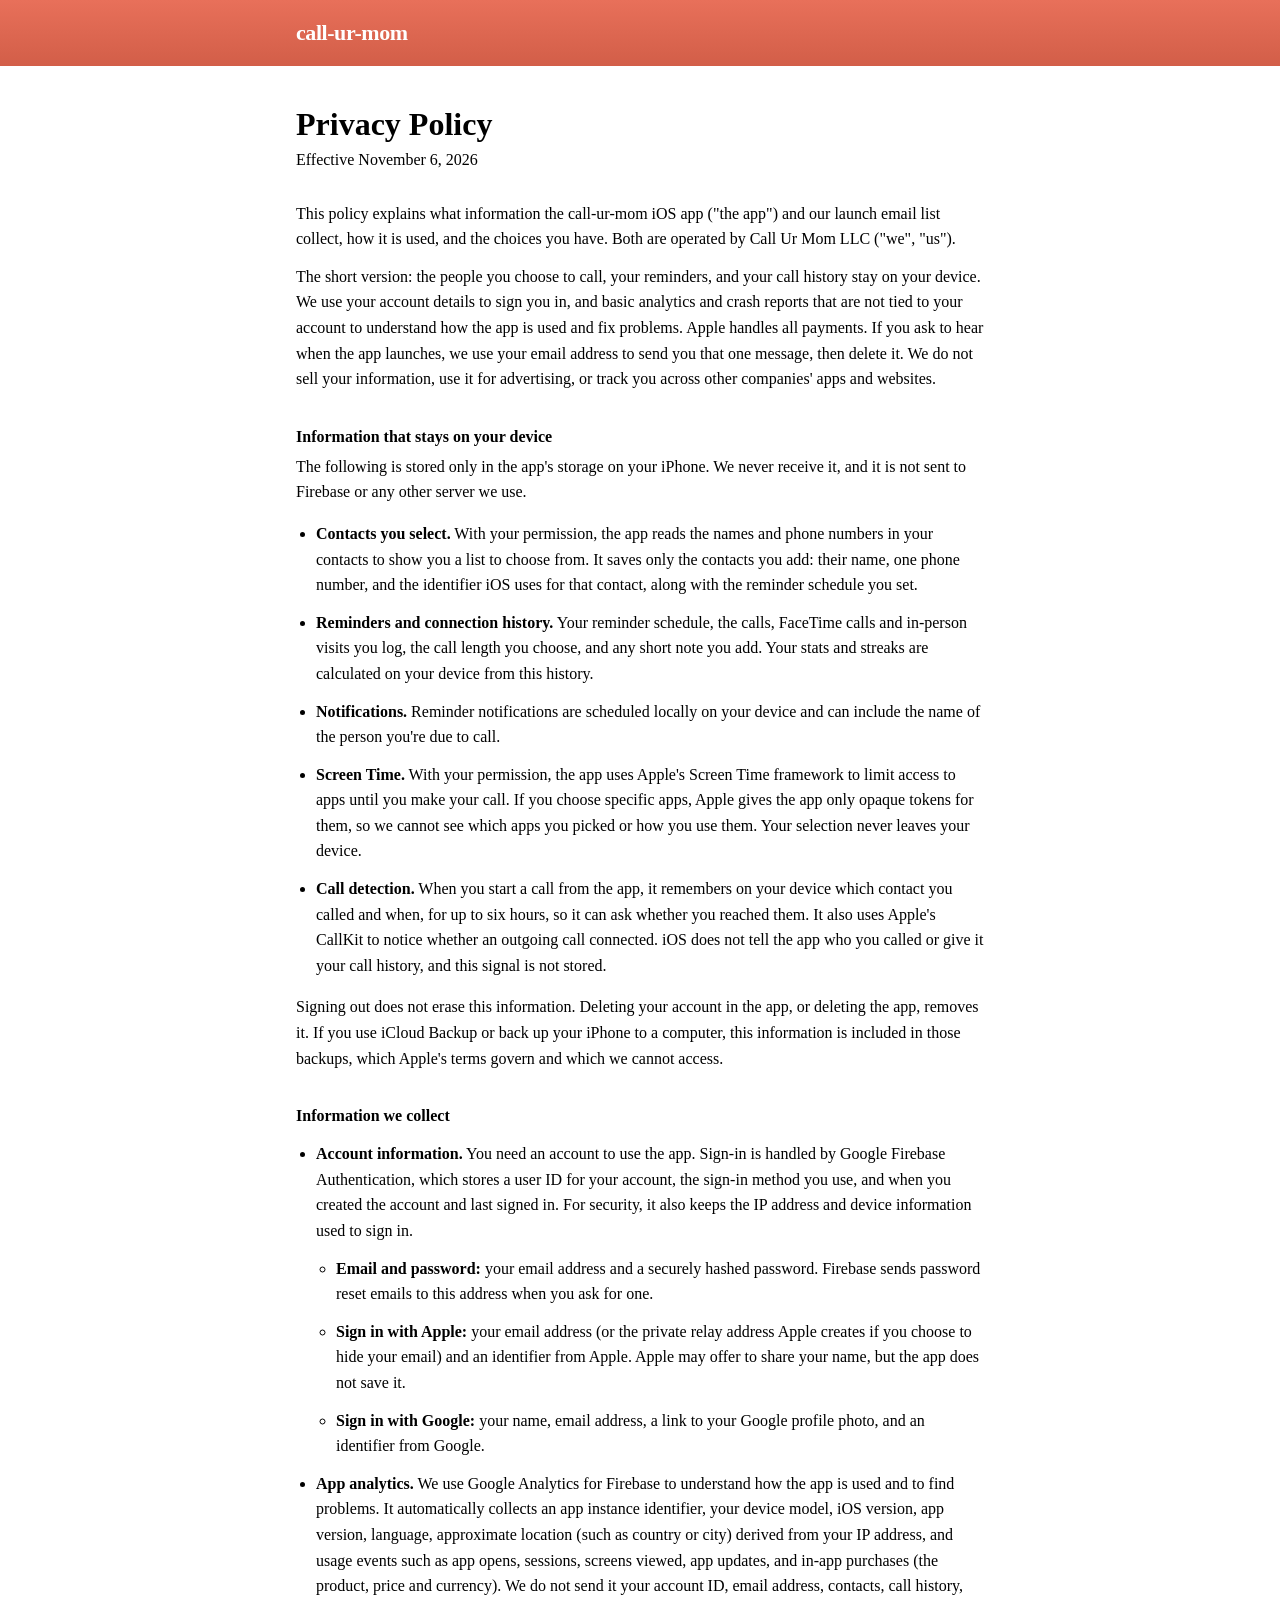
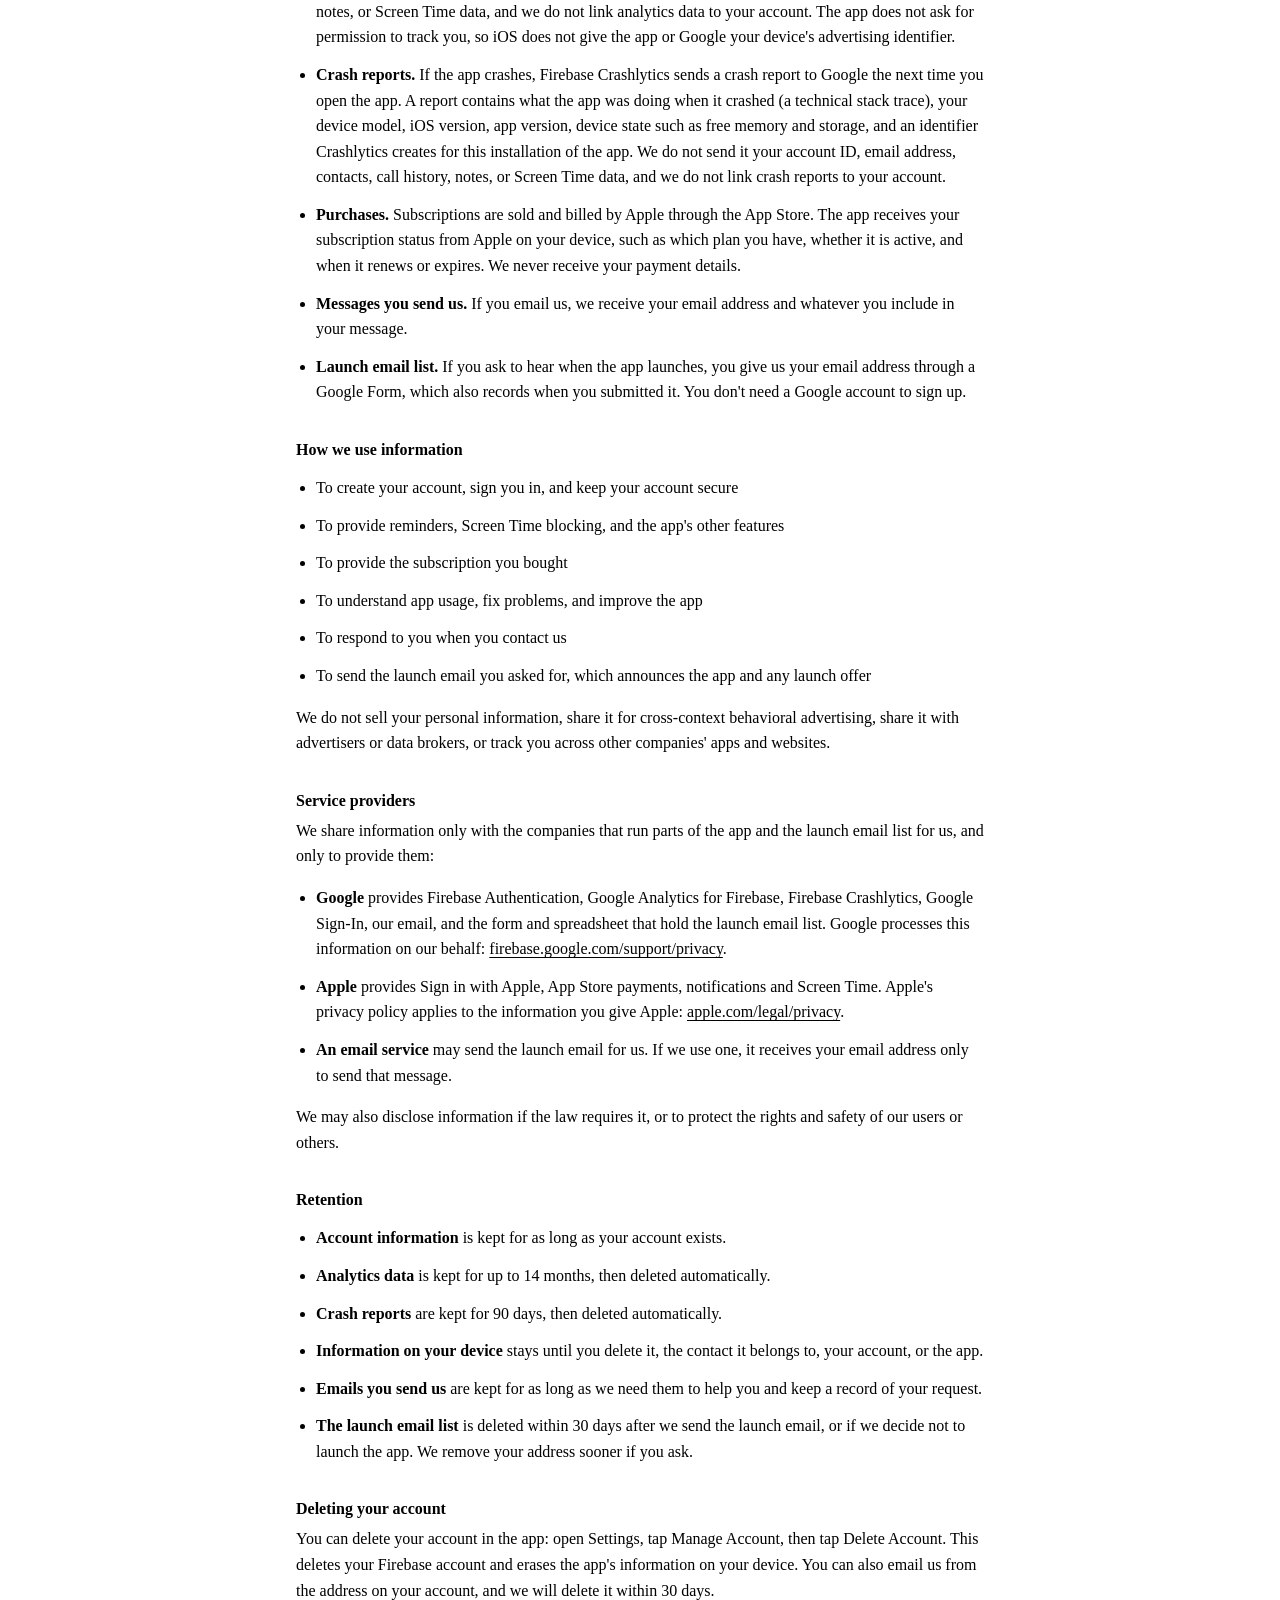
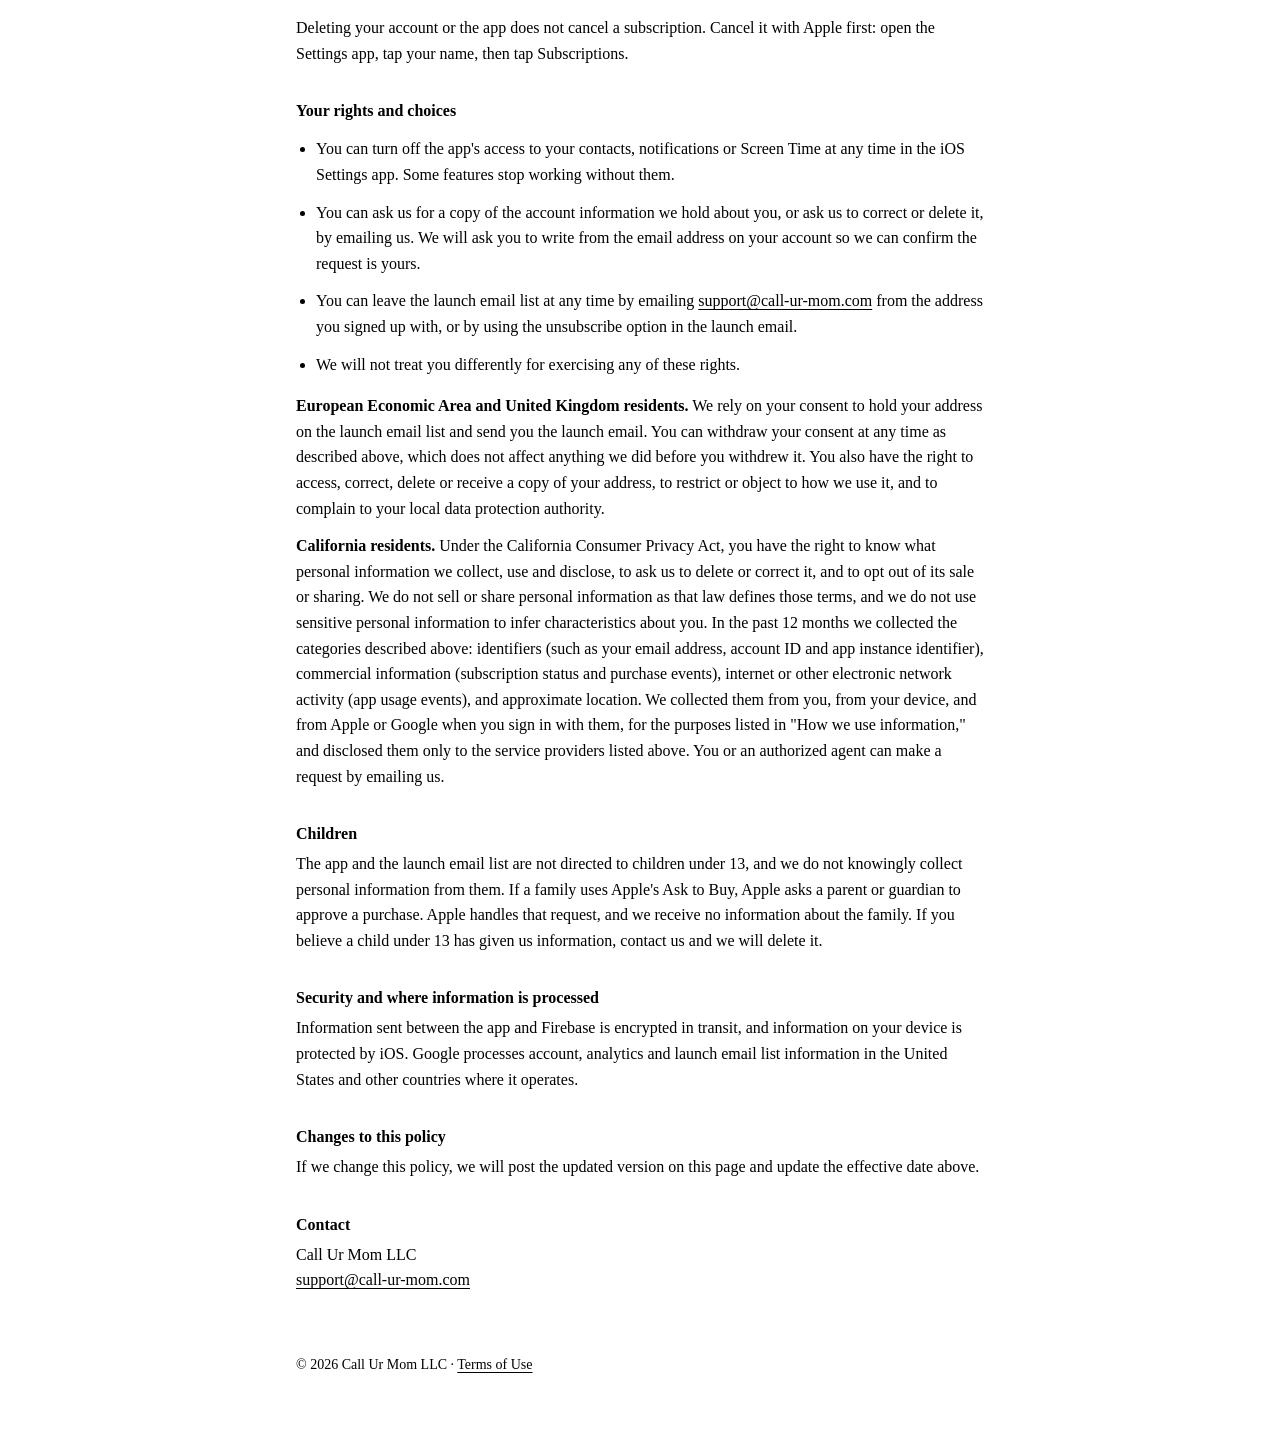
==== privacy.html @ 1abc9e54 "MOM-258: State analytics retention without the placeholder Co-Authored-By: Claude Opus 5.5 <noreply@" ====
<!doctype html>
<html lang="en">
<head>
  <meta charset="utf-8">
  <meta name="viewport" content="width=device-width, initial-scale=1">
  <title>Privacy Policy | call-ur-mom</title>
  <meta name="description" content="How the call-ur-mom app handles your information.">
  <link rel="stylesheet" href="colors_and_type.css">
  <style>
    * { box-sizing: border-box; }
    html, body { margin: 0; }
    a { color: var(--cum-primary); text-underline-offset: 3px; }
    .pp-head { background: linear-gradient(180deg, #E8705A 0%, #D25E48 100%); color: #fff; }
    .pp-head-inner { max-width: 720px; margin: 0 auto; padding: 20px 16px; }
    .pp-logo { color: #fff; font-size: 22px; font-weight: 700; letter-spacing: -.02em; text-decoration: none; }
    main { max-width: 720px; margin: 0 auto; padding: 40px 16px 64px; }
    main h1 { margin: 0 0 4px; }
    main h2 { font-size: var(--cum-title3-size); line-height: var(--cum-title3-lh); font-weight: 600; letter-spacing: 0; margin: 36px 0 8px; }
    main p, main li { line-height: 1.6; margin: 0 0 12px; }
    main ul { padding-left: 1.25rem; }
    main li ul { margin-top: 12px; }
    .meta { color: var(--cum-text-2); margin-bottom: 28px; }
    footer { border-top: 1px solid var(--cum-surface-2); margin-top: 48px; padding-top: 16px; color: var(--cum-text-2); font-size: 14px; }
  </style>
</head>
<body>
  <header class="pp-head"><div class="pp-head-inner"><a class="pp-logo" href="/">call-ur-mom</a></div></header>
  <main>
    <h1>Privacy Policy</h1>
    <p class="meta">Effective November 6, 2026</p>

    <p>This policy explains what information the call-ur-mom iOS app ("the app") and our launch email list collect, how it is used, and the choices you have. Both are operated by Call Ur Mom LLC ("we", "us").</p>
    <p>The short version: the people you choose to call, your reminders, and your call history stay on your device. We use your account details to sign you in, and basic analytics and crash reports that are not tied to your account to understand how the app is used and fix problems. Apple handles all payments. If you ask to hear when the app launches, we use your email address to send you that one message, then delete it. We do not sell your information, use it for advertising, or track you across other companies' apps and websites.</p>

    <h2>Information that stays on your device</h2>
    <p>The following is stored only in the app's storage on your iPhone. We never receive it, and it is not sent to Firebase or any other server we use.</p>
    <ul>
      <li><strong>Contacts you select.</strong> With your permission, the app reads the names and phone numbers in your contacts to show you a list to choose from. It saves only the contacts you add: their name, one phone number, and the identifier iOS uses for that contact, along with the reminder schedule you set.</li>
      <li><strong>Reminders and connection history.</strong> Your reminder schedule, the calls, FaceTime calls and in-person visits you log, the call length you choose, and any short note you add. Your stats and streaks are calculated on your device from this history.</li>
      <li><strong>Notifications.</strong> Reminder notifications are scheduled locally on your device and can include the name of the person you're due to call.</li>
      <li><strong>Screen Time.</strong> With your permission, the app uses Apple's Screen Time framework to limit access to apps until you make your call. If you choose specific apps, Apple gives the app only opaque tokens for them, so we cannot see which apps you picked or how you use them. Your selection never leaves your device.</li>
      <li><strong>Call detection.</strong> When you start a call from the app, it remembers on your device which contact you called and when, for up to six hours, so it can ask whether you reached them. It also uses Apple's CallKit to notice whether an outgoing call connected. iOS does not tell the app who you called or give it your call history, and this signal is not stored.</li>
    </ul>
    <p>Signing out does not erase this information. Deleting your account in the app, or deleting the app, removes it. If you use iCloud Backup or back up your iPhone to a computer, this information is included in those backups, which Apple's terms govern and which we cannot access.</p>

    <h2>Information we collect</h2>
    <ul>
      <li><strong>Account information.</strong> You need an account to use the app. Sign-in is handled by Google Firebase Authentication, which stores a user ID for your account, the sign-in method you use, and when you created the account and last signed in. For security, it also keeps the IP address and device information used to sign in.
        <ul>
          <li><strong>Email and password:</strong> your email address and a securely hashed password. Firebase sends password reset emails to this address when you ask for one.</li>
          <li><strong>Sign in with Apple:</strong> your email address (or the private relay address Apple creates if you choose to hide your email) and an identifier from Apple. Apple may offer to share your name, but the app does not save it.</li>
          <li><strong>Sign in with Google:</strong> your name, email address, a link to your Google profile photo, and an identifier from Google.</li>
        </ul>
      </li>
      <li><strong>App analytics.</strong> We use Google Analytics for Firebase to understand how the app is used and to find problems. It automatically collects an app instance identifier, your device model, iOS version, app version, language, approximate location (such as country or city) derived from your IP address, and usage events such as app opens, sessions, screens viewed, app updates, and in-app purchases (the product, price and currency). We do not send it your account ID, email address, contacts, call history, notes, or Screen Time data, and we do not link analytics data to your account. The app does not ask for permission to track you, so iOS does not give the app or Google your device's advertising identifier.</li>
      <li><strong>Crash reports.</strong> If the app crashes, Firebase Crashlytics sends a crash report to Google the next time you open the app. A report contains what the app was doing when it crashed (a technical stack trace), your device model, iOS version, app version, device state such as free memory and storage, and an identifier Crashlytics creates for this installation of the app. We do not send it your account ID, email address, contacts, call history, notes, or Screen Time data, and we do not link crash reports to your account.</li>
      <li><strong>Purchases.</strong> Subscriptions are sold and billed by Apple through the App Store. The app receives your subscription status from Apple on your device, such as which plan you have, whether it is active, and when it renews or expires. We never receive your payment details.</li>
      <li><strong>Messages you send us.</strong> If you email us, we receive your email address and whatever you include in your message.</li>
      <li><strong>Launch email list.</strong> If you ask to hear when the app launches, you give us your email address through a Google Form, which also records when you submitted it. You don't need a Google account to sign up.</li>
    </ul>

    <h2>How we use information</h2>
    <ul>
      <li>To create your account, sign you in, and keep your account secure</li>
      <li>To provide reminders, Screen Time blocking, and the app's other features</li>
      <li>To provide the subscription you bought</li>
      <li>To understand app usage, fix problems, and improve the app</li>
      <li>To respond to you when you contact us</li>
      <li>To send the launch email you asked for, which announces the app and any launch offer</li>
    </ul>
    <p>We do not sell your personal information, share it for cross-context behavioral advertising, share it with advertisers or data brokers, or track you across other companies' apps and websites.</p>

    <h2>Service providers</h2>
    <p>We share information only with the companies that run parts of the app and the launch email list for us, and only to provide them:</p>
    <ul>
      <li><strong>Google</strong> provides Firebase Authentication, Google Analytics for Firebase, Firebase Crashlytics, Google Sign-In, our email, and the form and spreadsheet that hold the launch email list. Google processes this information on our behalf: <a href="https://firebase.google.com/support/privacy">firebase.google.com/support/privacy</a>.</li>
      <li><strong>Apple</strong> provides Sign in with Apple, App Store payments, notifications and Screen Time. Apple's privacy policy applies to the information you give Apple: <a href="https://www.apple.com/legal/privacy/">apple.com/legal/privacy</a>.</li>
      <li><strong>An email service</strong> may send the launch email for us. If we use one, it receives your email address only to send that message.</li>
    </ul>
    <p>We may also disclose information if the law requires it, or to protect the rights and safety of our users or others.</p>

    <h2>Retention</h2>
    <ul>
      <li><strong>Account information</strong> is kept for as long as your account exists.</li>
      <li><strong>Analytics data</strong> is kept for up to 14 months, then deleted automatically.</li>
      <li><strong>Crash reports</strong> are kept for 90 days, then deleted automatically.</li>
      <li><strong>Information on your device</strong> stays until you delete it, the contact it belongs to, your account, or the app.</li>
      <li><strong>Emails you send us</strong> are kept for as long as we need them to help you and keep a record of your request.</li>
      <li><strong>The launch email list</strong> is deleted within 30 days after we send the launch email, or if we decide not to launch the app. We remove your address sooner if you ask.</li>
    </ul>

    <h2>Deleting your account</h2>
    <p>You can delete your account in the app: open Settings, tap Manage Account, then tap Delete Account. This deletes your Firebase account and erases the app's information on your device. You can also email us from the address on your account, and we will delete it within 30 days.</p>
    <p>Deleting your account or the app does not cancel a subscription. Cancel it with Apple first: open the Settings app, tap your name, then tap Subscriptions.</p>

    <h2>Your rights and choices</h2>
    <ul>
      <li>You can turn off the app's access to your contacts, notifications or Screen Time at any time in the iOS Settings app. Some features stop working without them.</li>
      <li>You can ask us for a copy of the account information we hold about you, or ask us to correct or delete it, by emailing us. We will ask you to write from the email address on your account so we can confirm the request is yours.</li>
      <li>You can leave the launch email list at any time by emailing <a href="mailto:support@call-ur-mom.com">support@call-ur-mom.com</a> from the address you signed up with, or by using the unsubscribe option in the launch email.</li>
      <li>We will not treat you differently for exercising any of these rights.</li>
    </ul>
    <p><strong>European Economic Area and United Kingdom residents.</strong> We rely on your consent to hold your address on the launch email list and send you the launch email. You can withdraw your consent at any time as described above, which does not affect anything we did before you withdrew it. You also have the right to access, correct, delete or receive a copy of your address, to restrict or object to how we use it, and to complain to your local data protection authority.</p>
    <p><strong>California residents.</strong> Under the California Consumer Privacy Act, you have the right to know what personal information we collect, use and disclose, to ask us to delete or correct it, and to opt out of its sale or sharing. We do not sell or share personal information as that law defines those terms, and we do not use sensitive personal information to infer characteristics about you. In the past 12 months we collected the categories described above: identifiers (such as your email address, account ID and app instance identifier), commercial information (subscription status and purchase events), internet or other electronic network activity (app usage events), and approximate location. We collected them from you, from your device, and from Apple or Google when you sign in with them, for the purposes listed in "How we use information," and disclosed them only to the service providers listed above. You or an authorized agent can make a request by emailing us.</p>

    <h2>Children</h2>
    <p>The app and the launch email list are not directed to children under 13, and we do not knowingly collect personal information from them. If a family uses Apple's Ask to Buy, Apple asks a parent or guardian to approve a purchase. Apple handles that request, and we receive no information about the family. If you believe a child under 13 has given us information, contact us and we will delete it.</p>

    <h2>Security and where information is processed</h2>
    <p>Information sent between the app and Firebase is encrypted in transit, and information on your device is protected by iOS. Google processes account, analytics and launch email list information in the United States and other countries where it operates.</p>

    <h2>Changes to this policy</h2>
    <p>If we change this policy, we will post the updated version on this page and update the effective date above.</p>

    <h2>Contact</h2>
    <p>Call Ur Mom LLC<br><a href="mailto:support@call-ur-mom.com">support@call-ur-mom.com</a></p>

    <footer>&copy; 2026 Call Ur Mom LLC &middot; <a href="terms.html">Terms of Use</a></footer>
  </main>
</body>
</html>
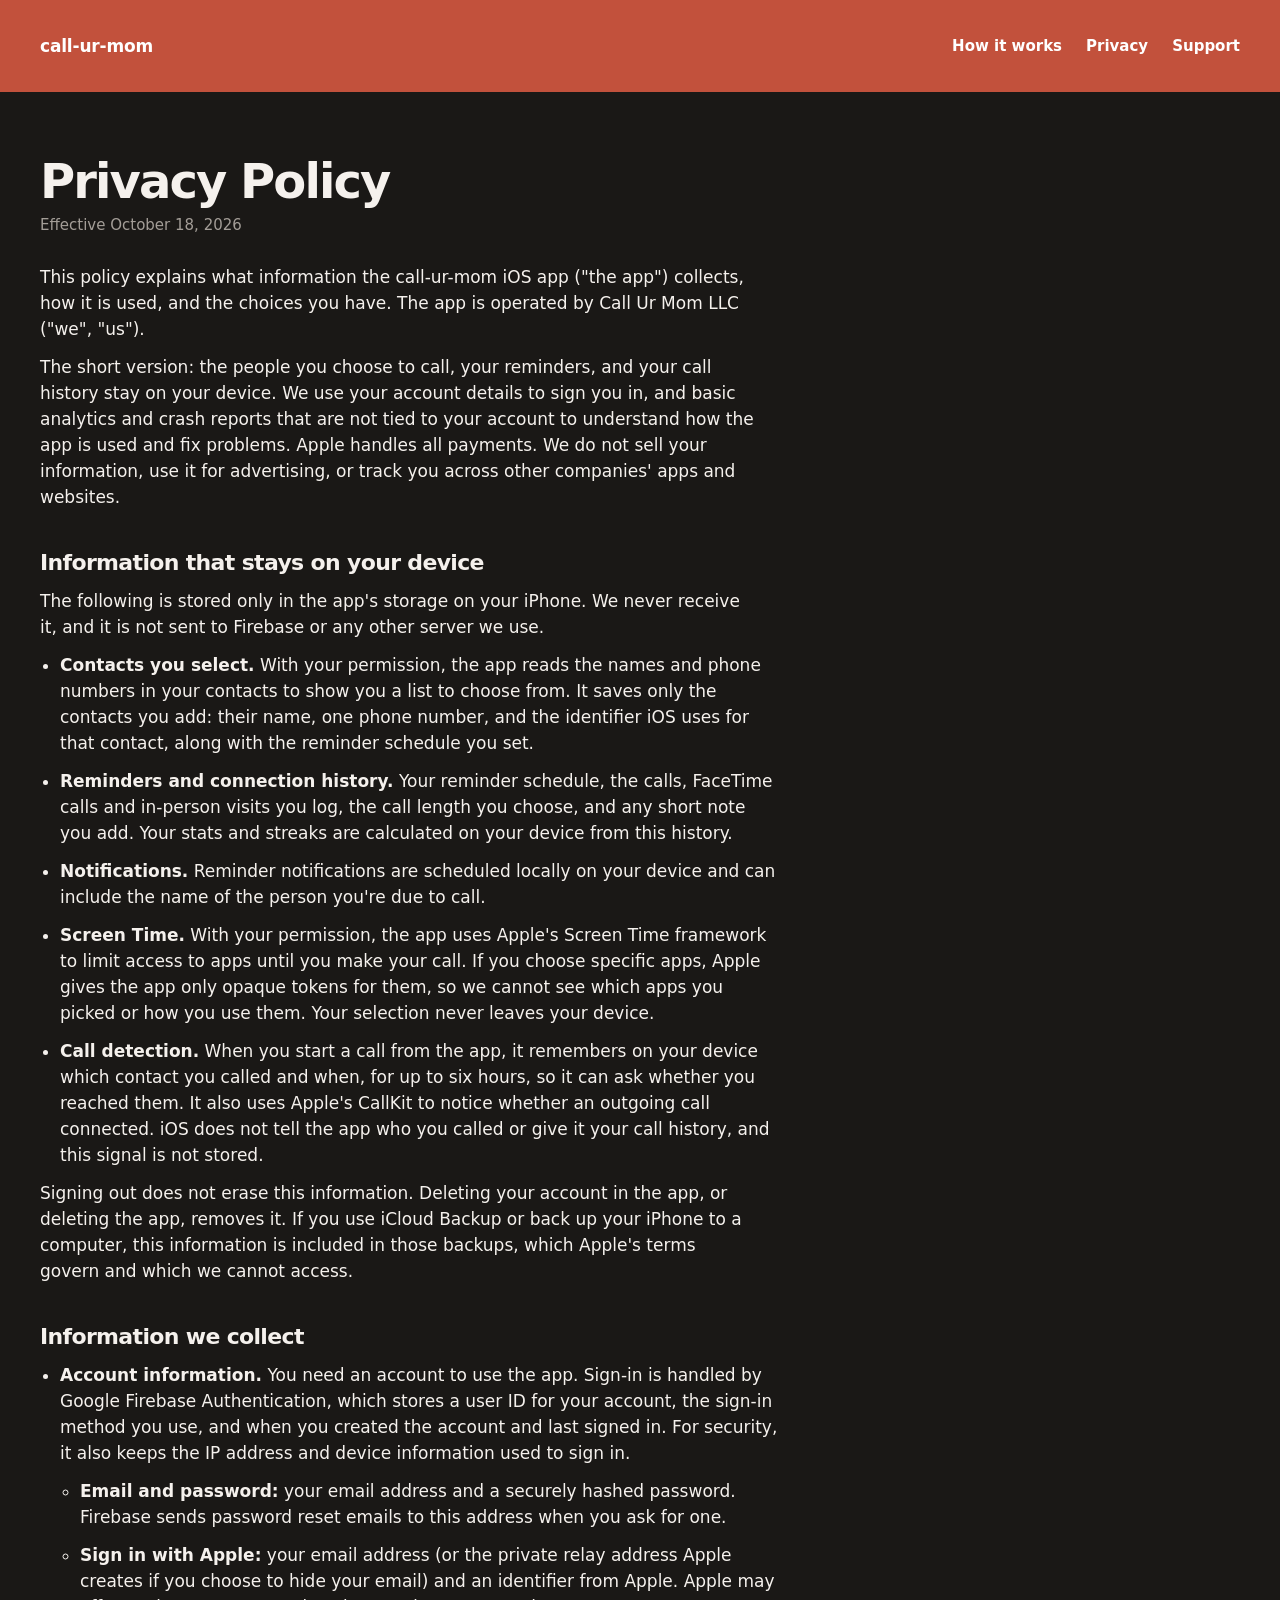
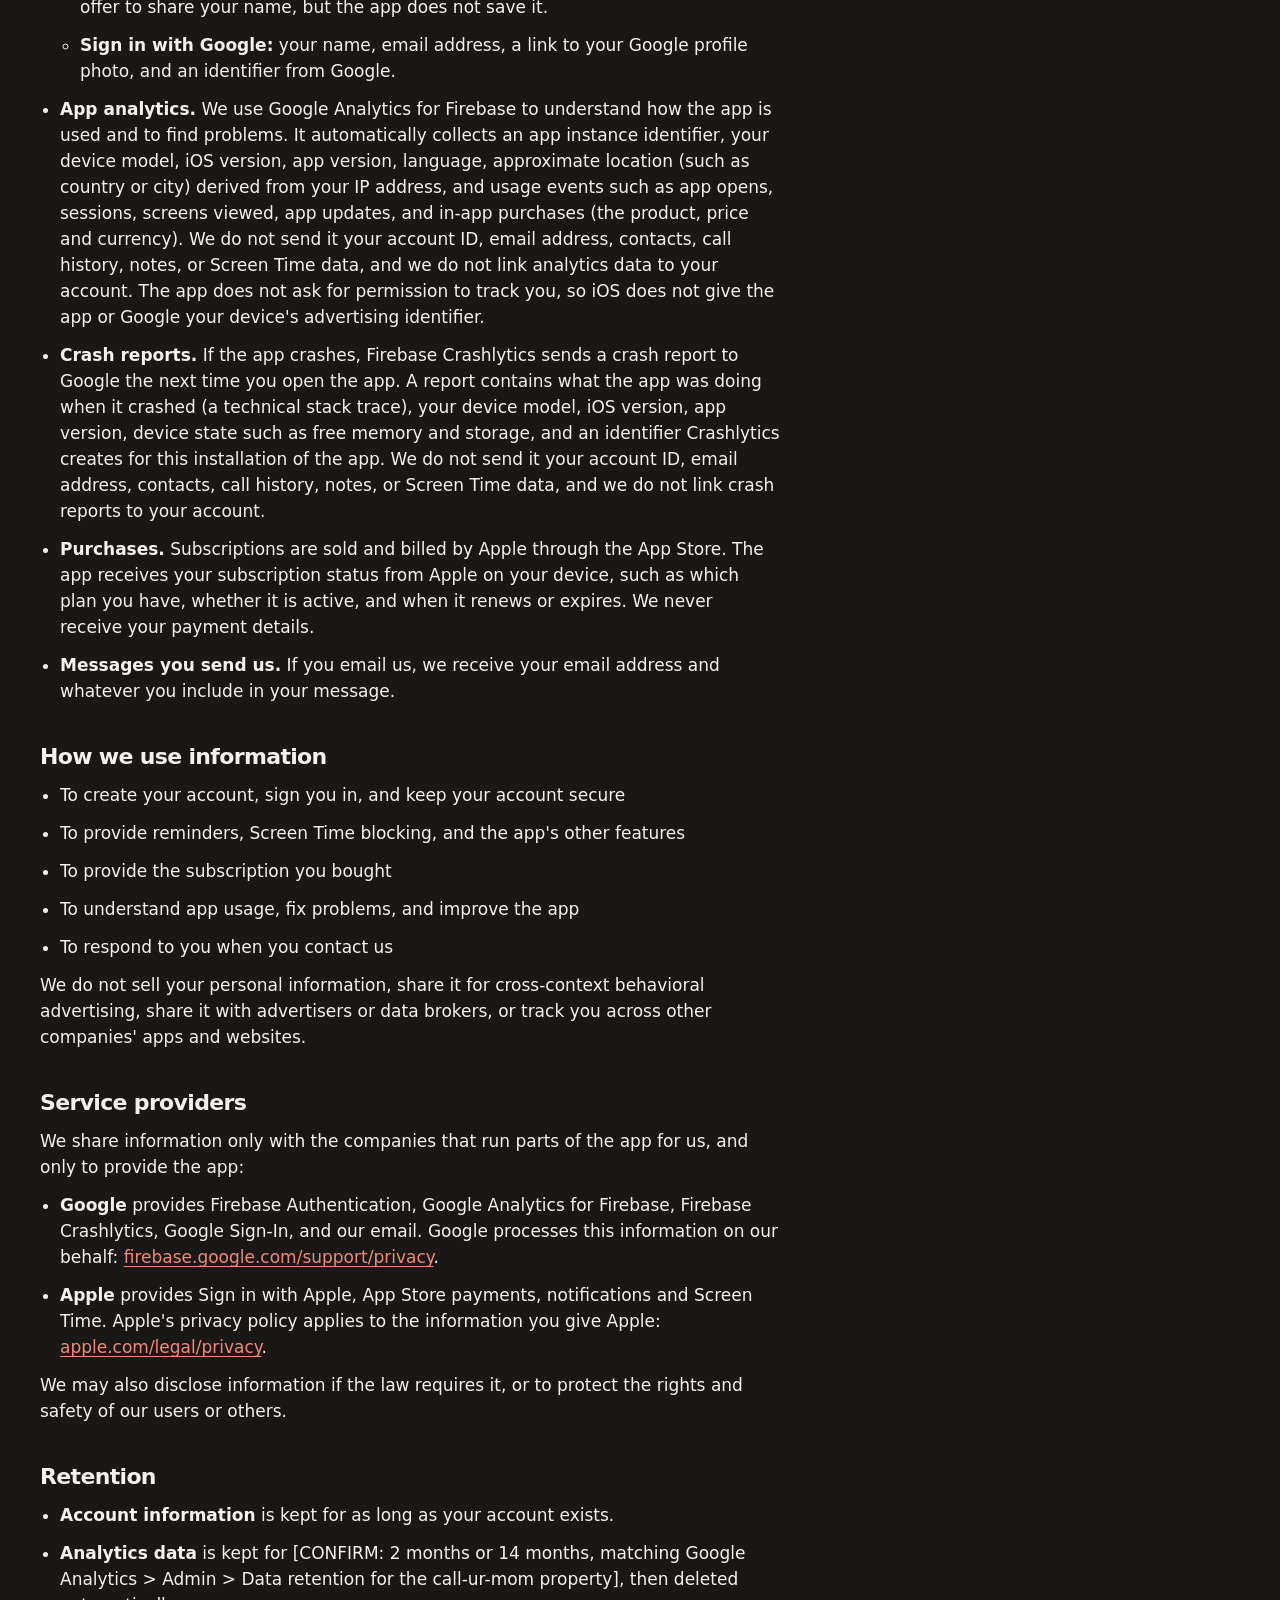
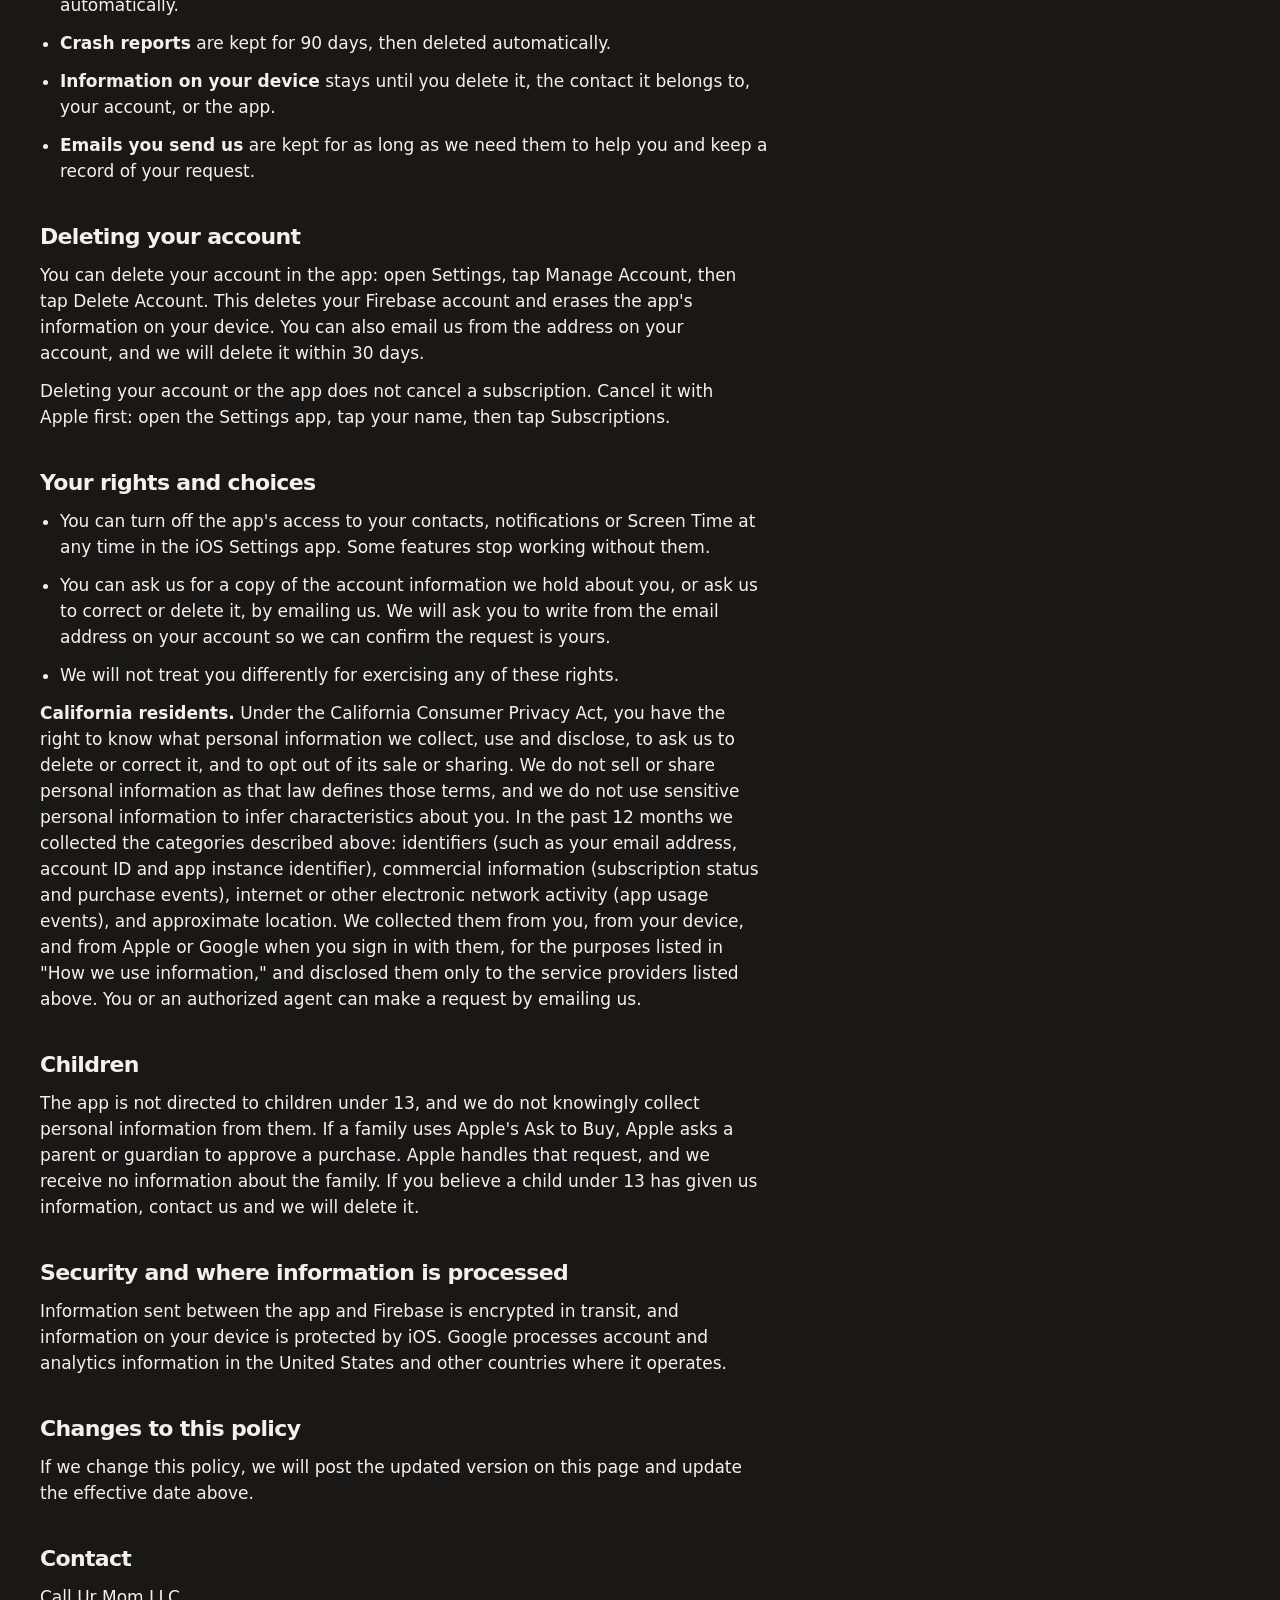
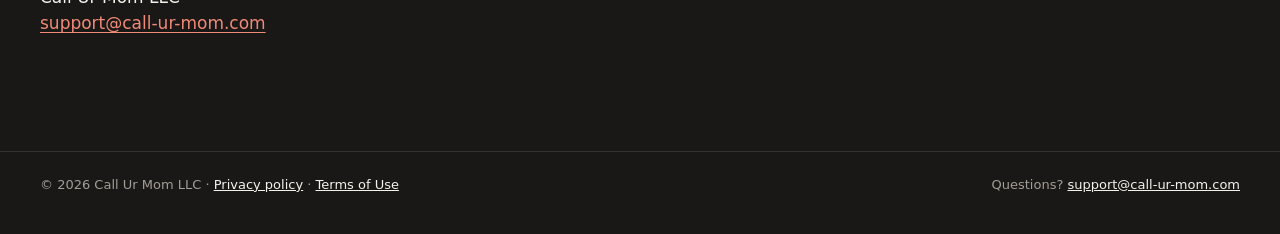
==== commit 2d36def0: "MOM-256: Restyle the privacy and terms pages to match the home page Share the home page's tokens, he" ====
--- a/privacy.html
+++ b/privacy.html
@@ -5,32 +5,25 @@
   <meta name="viewport" content="width=device-width, initial-scale=1">
   <title>Privacy Policy | call-ur-mom</title>
   <meta name="description" content="How the call-ur-mom app handles your information.">
-  <link rel="stylesheet" href="colors_and_type.css">
-  <style>
-    * { box-sizing: border-box; }
-    html, body { margin: 0; }
-    a { color: var(--cum-primary); text-underline-offset: 3px; }
-    .pp-head { background: linear-gradient(180deg, #E8705A 0%, #D25E48 100%); color: #fff; }
-    .pp-head-inner { max-width: 720px; margin: 0 auto; padding: 20px 16px; }
-    .pp-logo { color: #fff; font-size: 22px; font-weight: 700; letter-spacing: -.02em; text-decoration: none; }
-    main { max-width: 720px; margin: 0 auto; padding: 40px 16px 64px; }
-    main h1 { margin: 0 0 4px; }
-    main h2 { font-size: var(--cum-title3-size); line-height: var(--cum-title3-lh); font-weight: 600; letter-spacing: 0; margin: 36px 0 8px; }
-    main p, main li { line-height: 1.6; margin: 0 0 12px; }
-    main ul { padding-left: 1.25rem; }
-    main li ul { margin-top: 12px; }
-    .meta { color: var(--cum-text-2); margin-bottom: 28px; }
-    footer { border-top: 1px solid var(--cum-surface-2); margin-top: 48px; padding-top: 16px; color: var(--cum-text-2); font-size: 14px; }
-  </style>
+  <link rel="stylesheet" href="site.css">
 </head>
 <body>
-  <header class="pp-head"><div class="pp-head-inner"><a class="pp-logo" href="/">call-ur-mom</a></div></header>
-  <main>
+  <header class="coral-band">
+    <div class="wrap site-header">
+      <a class="logo" href="./">call-ur-mom</a>
+      <nav class="site-nav" aria-label="Main">
+        <a href="./#how">How it works</a>
+        <a href="privacy.html">Privacy</a>
+        <a href="mailto:support@call-ur-mom.com">Support</a>
+      </nav>
+    </div>
+  </header>
+  <main class="wrap legal">
     <h1>Privacy Policy</h1>
-    <p class="meta">Effective November 6, 2026</p>
+    <p class="meta">Effective October 18, 2026</p>
 
-    <p>This policy explains what information the call-ur-mom iOS app ("the app") and our launch email list collect, how it is used, and the choices you have. Both are operated by Call Ur Mom LLC ("we", "us").</p>
-    <p>The short version: the people you choose to call, your reminders, and your call history stay on your device. We use your account details to sign you in, and basic analytics and crash reports that are not tied to your account to understand how the app is used and fix problems. Apple handles all payments. If you ask to hear when the app launches, we use your email address to send you that one message, then delete it. We do not sell your information, use it for advertising, or track you across other companies' apps and websites.</p>
+    <p>This policy explains what information the call-ur-mom iOS app ("the app") collects, how it is used, and the choices you have. The app is operated by Call Ur Mom LLC ("we", "us").</p>
+    <p>The short version: the people you choose to call, your reminders, and your call history stay on your device. We use your account details to sign you in, and basic analytics and crash reports that are not tied to your account to understand how the app is used and fix problems. Apple handles all payments. We do not sell your information, use it for advertising, or track you across other companies' apps and websites.</p>
 
     <h2>Information that stays on your device</h2>
     <p>The following is stored only in the app's storage on your iPhone. We never receive it, and it is not sent to Firebase or any other server we use.</p>
@@ -56,7 +49,6 @@
       <li><strong>Crash reports.</strong> If the app crashes, Firebase Crashlytics sends a crash report to Google the next time you open the app. A report contains what the app was doing when it crashed (a technical stack trace), your device model, iOS version, app version, device state such as free memory and storage, and an identifier Crashlytics creates for this installation of the app. We do not send it your account ID, email address, contacts, call history, notes, or Screen Time data, and we do not link crash reports to your account.</li>
       <li><strong>Purchases.</strong> Subscriptions are sold and billed by Apple through the App Store. The app receives your subscription status from Apple on your device, such as which plan you have, whether it is active, and when it renews or expires. We never receive your payment details.</li>
       <li><strong>Messages you send us.</strong> If you email us, we receive your email address and whatever you include in your message.</li>
-      <li><strong>Launch email list.</strong> If you ask to hear when the app launches, you give us your email address through a Google Form, which also records when you submitted it. You don't need a Google account to sign up.</li>
     </ul>
 
     <h2>How we use information</h2>
@@ -66,27 +58,24 @@
       <li>To provide the subscription you bought</li>
       <li>To understand app usage, fix problems, and improve the app</li>
       <li>To respond to you when you contact us</li>
-      <li>To send the launch email you asked for, which announces the app and any launch offer</li>
     </ul>
     <p>We do not sell your personal information, share it for cross-context behavioral advertising, share it with advertisers or data brokers, or track you across other companies' apps and websites.</p>
 
     <h2>Service providers</h2>
-    <p>We share information only with the companies that run parts of the app and the launch email list for us, and only to provide them:</p>
+    <p>We share information only with the companies that run parts of the app for us, and only to provide the app:</p>
     <ul>
-      <li><strong>Google</strong> provides Firebase Authentication, Google Analytics for Firebase, Firebase Crashlytics, Google Sign-In, our email, and the form and spreadsheet that hold the launch email list. Google processes this information on our behalf: <a href="https://firebase.google.com/support/privacy">firebase.google.com/support/privacy</a>.</li>
+      <li><strong>Google</strong> provides Firebase Authentication, Google Analytics for Firebase, Firebase Crashlytics, Google Sign-In, and our email. Google processes this information on our behalf: <a href="https://firebase.google.com/support/privacy">firebase.google.com/support/privacy</a>.</li>
       <li><strong>Apple</strong> provides Sign in with Apple, App Store payments, notifications and Screen Time. Apple's privacy policy applies to the information you give Apple: <a href="https://www.apple.com/legal/privacy/">apple.com/legal/privacy</a>.</li>
-      <li><strong>An email service</strong> may send the launch email for us. If we use one, it receives your email address only to send that message.</li>
     </ul>
     <p>We may also disclose information if the law requires it, or to protect the rights and safety of our users or others.</p>
 
     <h2>Retention</h2>
     <ul>
       <li><strong>Account information</strong> is kept for as long as your account exists.</li>
-      <li><strong>Analytics data</strong> is kept for up to 14 months, then deleted automatically.</li>
+      <li><strong>Analytics data</strong> is kept for [CONFIRM: 2 months or 14 months, matching Google Analytics &gt; Admin &gt; Data retention for the call-ur-mom property], then deleted automatically.</li>
       <li><strong>Crash reports</strong> are kept for 90 days, then deleted automatically.</li>
       <li><strong>Information on your device</strong> stays until you delete it, the contact it belongs to, your account, or the app.</li>
       <li><strong>Emails you send us</strong> are kept for as long as we need them to help you and keep a record of your request.</li>
-      <li><strong>The launch email list</strong> is deleted within 30 days after we send the launch email, or if we decide not to launch the app. We remove your address sooner if you ask.</li>
     </ul>
 
     <h2>Deleting your account</h2>
@@ -97,25 +86,27 @@
     <ul>
       <li>You can turn off the app's access to your contacts, notifications or Screen Time at any time in the iOS Settings app. Some features stop working without them.</li>
       <li>You can ask us for a copy of the account information we hold about you, or ask us to correct or delete it, by emailing us. We will ask you to write from the email address on your account so we can confirm the request is yours.</li>
-      <li>You can leave the launch email list at any time by emailing <a href="mailto:support@call-ur-mom.com">support@call-ur-mom.com</a> from the address you signed up with, or by using the unsubscribe option in the launch email.</li>
       <li>We will not treat you differently for exercising any of these rights.</li>
     </ul>
-    <p><strong>European Economic Area and United Kingdom residents.</strong> We rely on your consent to hold your address on the launch email list and send you the launch email. You can withdraw your consent at any time as described above, which does not affect anything we did before you withdrew it. You also have the right to access, correct, delete or receive a copy of your address, to restrict or object to how we use it, and to complain to your local data protection authority.</p>
     <p><strong>California residents.</strong> Under the California Consumer Privacy Act, you have the right to know what personal information we collect, use and disclose, to ask us to delete or correct it, and to opt out of its sale or sharing. We do not sell or share personal information as that law defines those terms, and we do not use sensitive personal information to infer characteristics about you. In the past 12 months we collected the categories described above: identifiers (such as your email address, account ID and app instance identifier), commercial information (subscription status and purchase events), internet or other electronic network activity (app usage events), and approximate location. We collected them from you, from your device, and from Apple or Google when you sign in with them, for the purposes listed in "How we use information," and disclosed them only to the service providers listed above. You or an authorized agent can make a request by emailing us.</p>
 
     <h2>Children</h2>
-    <p>The app and the launch email list are not directed to children under 13, and we do not knowingly collect personal information from them. If a family uses Apple's Ask to Buy, Apple asks a parent or guardian to approve a purchase. Apple handles that request, and we receive no information about the family. If you believe a child under 13 has given us information, contact us and we will delete it.</p>
+    <p>The app is not directed to children under 13, and we do not knowingly collect personal information from them. If a family uses Apple's Ask to Buy, Apple asks a parent or guardian to approve a purchase. Apple handles that request, and we receive no information about the family. If you believe a child under 13 has given us information, contact us and we will delete it.</p>
 
     <h2>Security and where information is processed</h2>
-    <p>Information sent between the app and Firebase is encrypted in transit, and information on your device is protected by iOS. Google processes account, analytics and launch email list information in the United States and other countries where it operates.</p>
+    <p>Information sent between the app and Firebase is encrypted in transit, and information on your device is protected by iOS. Google processes account and analytics information in the United States and other countries where it operates.</p>
 
     <h2>Changes to this policy</h2>
     <p>If we change this policy, we will post the updated version on this page and update the effective date above.</p>
 
     <h2>Contact</h2>
     <p>Call Ur Mom LLC<br><a href="mailto:support@call-ur-mom.com">support@call-ur-mom.com</a></p>
-
-    <footer>&copy; 2026 Call Ur Mom LLC &middot; <a href="terms.html">Terms of Use</a></footer>
   </main>
+  <footer class="site-footer">
+    <div class="wrap footer-row">
+      <span>&copy; 2026 Call Ur Mom LLC &middot; <a href="privacy.html">Privacy policy</a> &middot; <a href="terms.html">Terms of Use</a></span>
+      <span>Questions? <a href="mailto:support@call-ur-mom.com">support@call-ur-mom.com</a></span>
+    </div>
+  </footer>
 </body>
 </html>
--- a/site.css
+++ b/site.css
@@ -0,0 +1,51 @@
+/* Shared by every page: tokens, page base, header and footer. */
+:root{
+  color-scheme:dark;
+  --coral:#C2513C;
+  --coral-deep:#A8432F;
+  --coral-bright:#F08A78;
+  --ink:#1A1816;
+  --ink-raised:#2F2B28;
+  --ink-rule:#36312D;
+  --ink-step-rule:#4A4440;
+  --charcoal:#2D2926;
+  --cream:#F5F1ED;
+  --sand:#F3EEE9;
+  --paper:#FBF8F5;
+  --paper-rule:#ECE6E0;
+  --muted-on-ink:#A39D97;
+  --muted-on-white:#6F6862;
+  --sage-tint:#E3EFEA;
+  --sage-deep:#376B5C;
+  --white:#FFFFFF;
+  --gutter:clamp(16px,5vw,40px);
+  --band:clamp(56px,8vw,104px);
+}
+body{margin:0;background:var(--ink);color:var(--cream);font-family:-apple-system,BlinkMacSystemFont,'SF Pro Text','SF Pro Display','Helvetica Neue',system-ui,sans-serif;-webkit-font-smoothing:antialiased}
+h1,h2,p,ol{margin:0}
+
+.wrap{max-width:1200px;margin:0 auto;padding-left:var(--gutter);padding-right:var(--gutter)}
+.coral-band{background:var(--coral);color:var(--white)}
+
+/* Header */
+.site-header{padding-top:24px;padding-bottom:24px;display:flex;flex-wrap:wrap;align-items:center;justify-content:space-between;gap:12px 24px}
+.site-header a{display:inline-flex;align-items:center;min-height:44px;color:var(--white);text-decoration:none}
+/* The negative margin keeps the logo's 20px line in the layout while its tap target is 44px */
+.logo{margin:-12px 0;font-size:17px;font-weight:700;letter-spacing:-.01em}
+.site-nav{display:flex;flex-wrap:wrap;align-items:center;gap:4px 24px;font-size:15px;font-weight:600}
+
+/* Footer: links are 44px tall, so the padding gives back what they add to the 18px line */
+.site-footer{border-top:1px solid var(--ink-rule)}
+.footer-row{padding-top:11px;padding-bottom:27px;display:flex;flex-wrap:wrap;justify-content:space-between;gap:0 24px;font-size:13px;line-height:18px;color:var(--muted-on-ink)}
+.footer-row a{display:inline-flex;align-items:center;min-height:44px;color:var(--cream)}
+
+/* Privacy and Terms pages */
+.legal{padding-top:clamp(40px,6vw,64px);padding-bottom:var(--band)}
+.legal>*{max-width:720px}
+.legal h1{font-size:clamp(34px,4vw,48px);line-height:1.05;font-weight:800;letter-spacing:-.04em}
+.legal h2{margin:40px 0 12px;font-size:22px;line-height:26px;font-weight:800;letter-spacing:-.03em}
+.legal p,.legal li{margin:0 0 12px;font-size:17px;line-height:26px}
+.legal ul{margin:0 0 12px;padding-left:1.25rem}
+.legal li ul{margin-top:12px}
+.legal a{color:var(--coral-bright);text-underline-offset:3px}
+.legal .meta{margin:8px 0 28px;font-size:15px;line-height:22px;color:var(--muted-on-ink)}
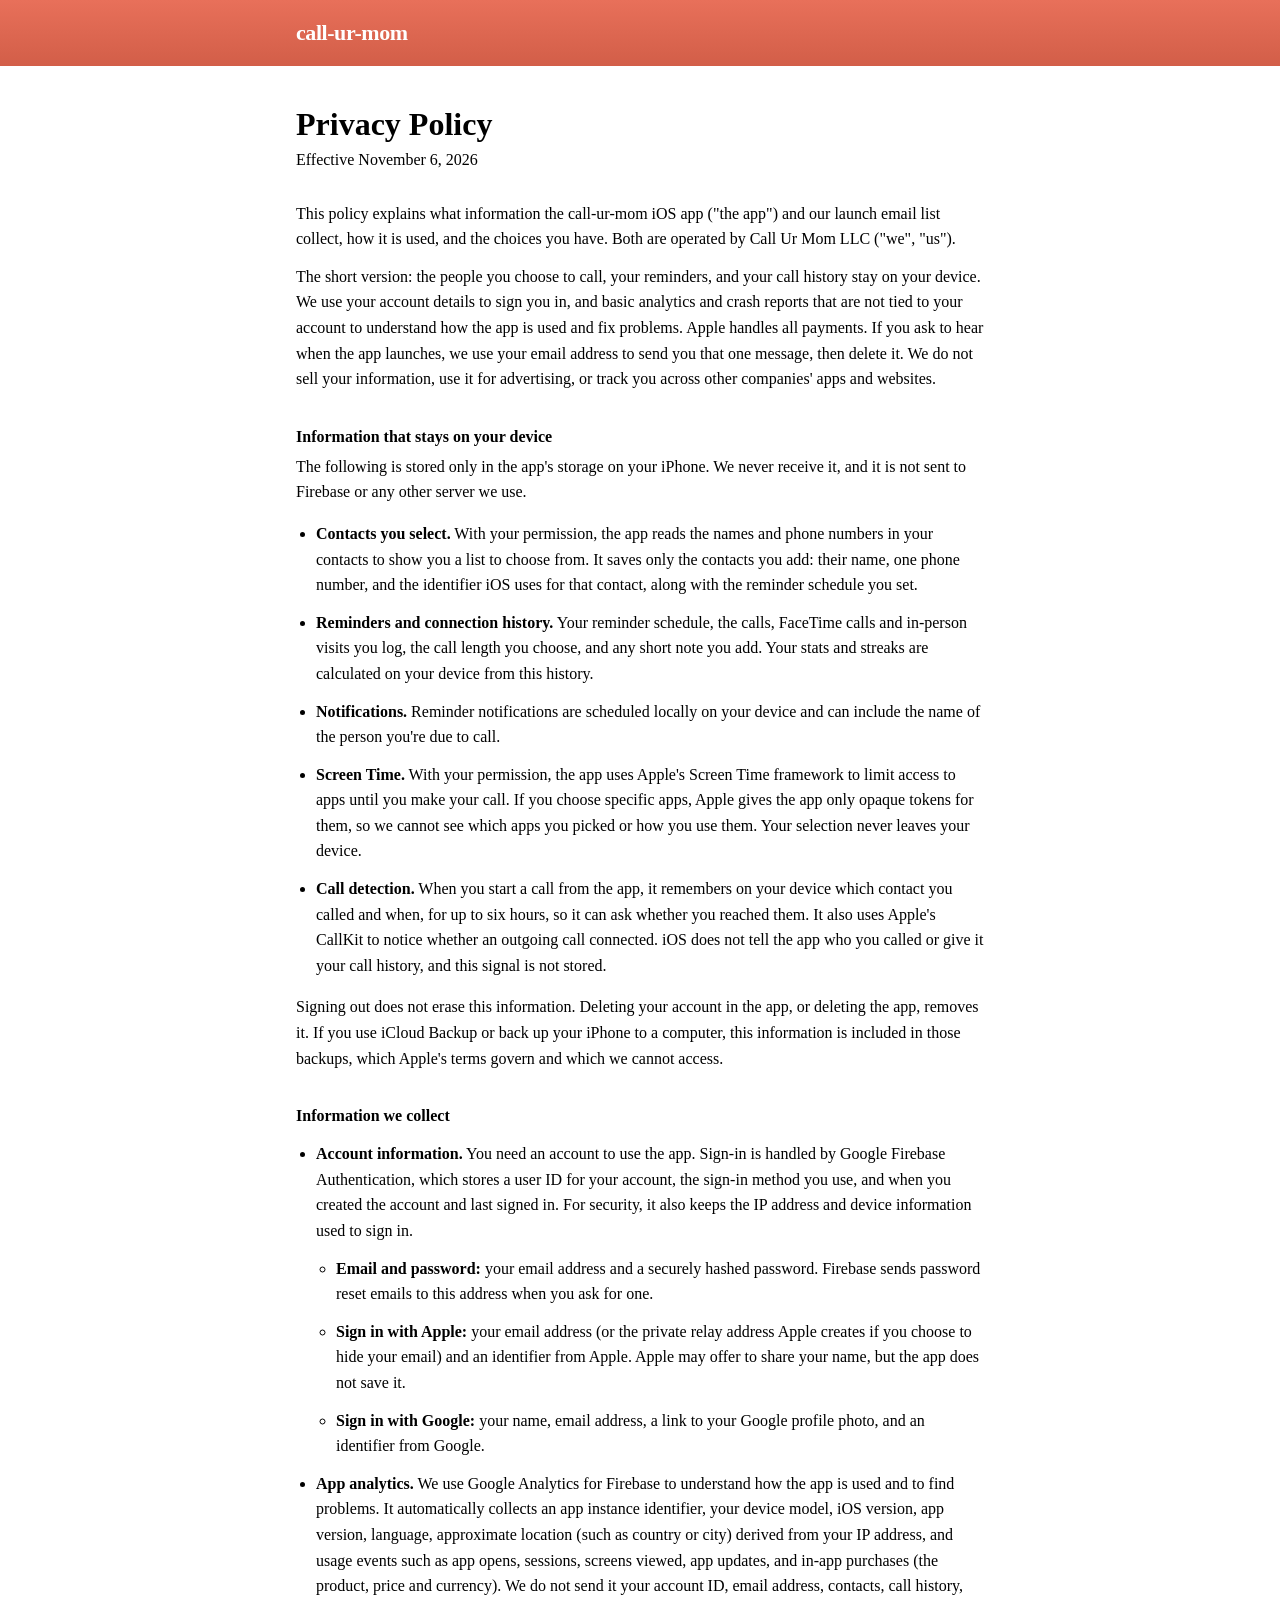
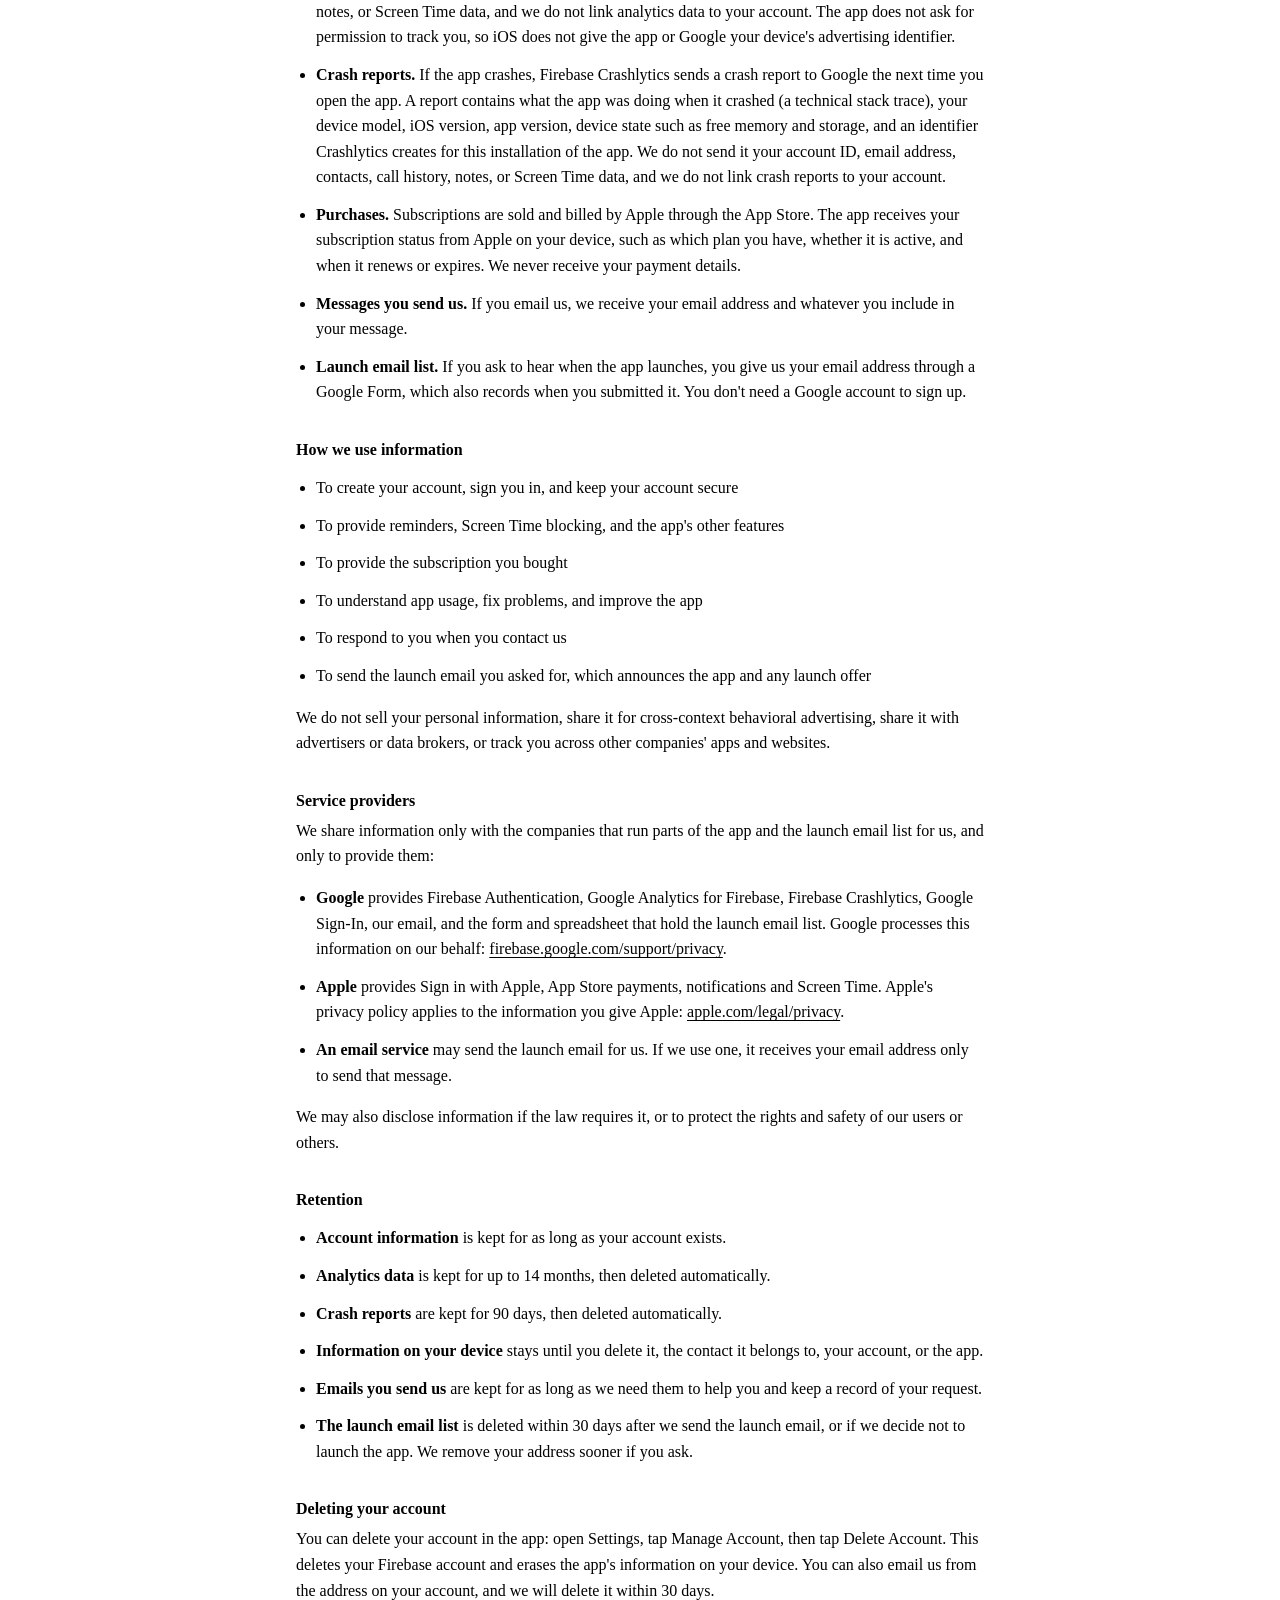
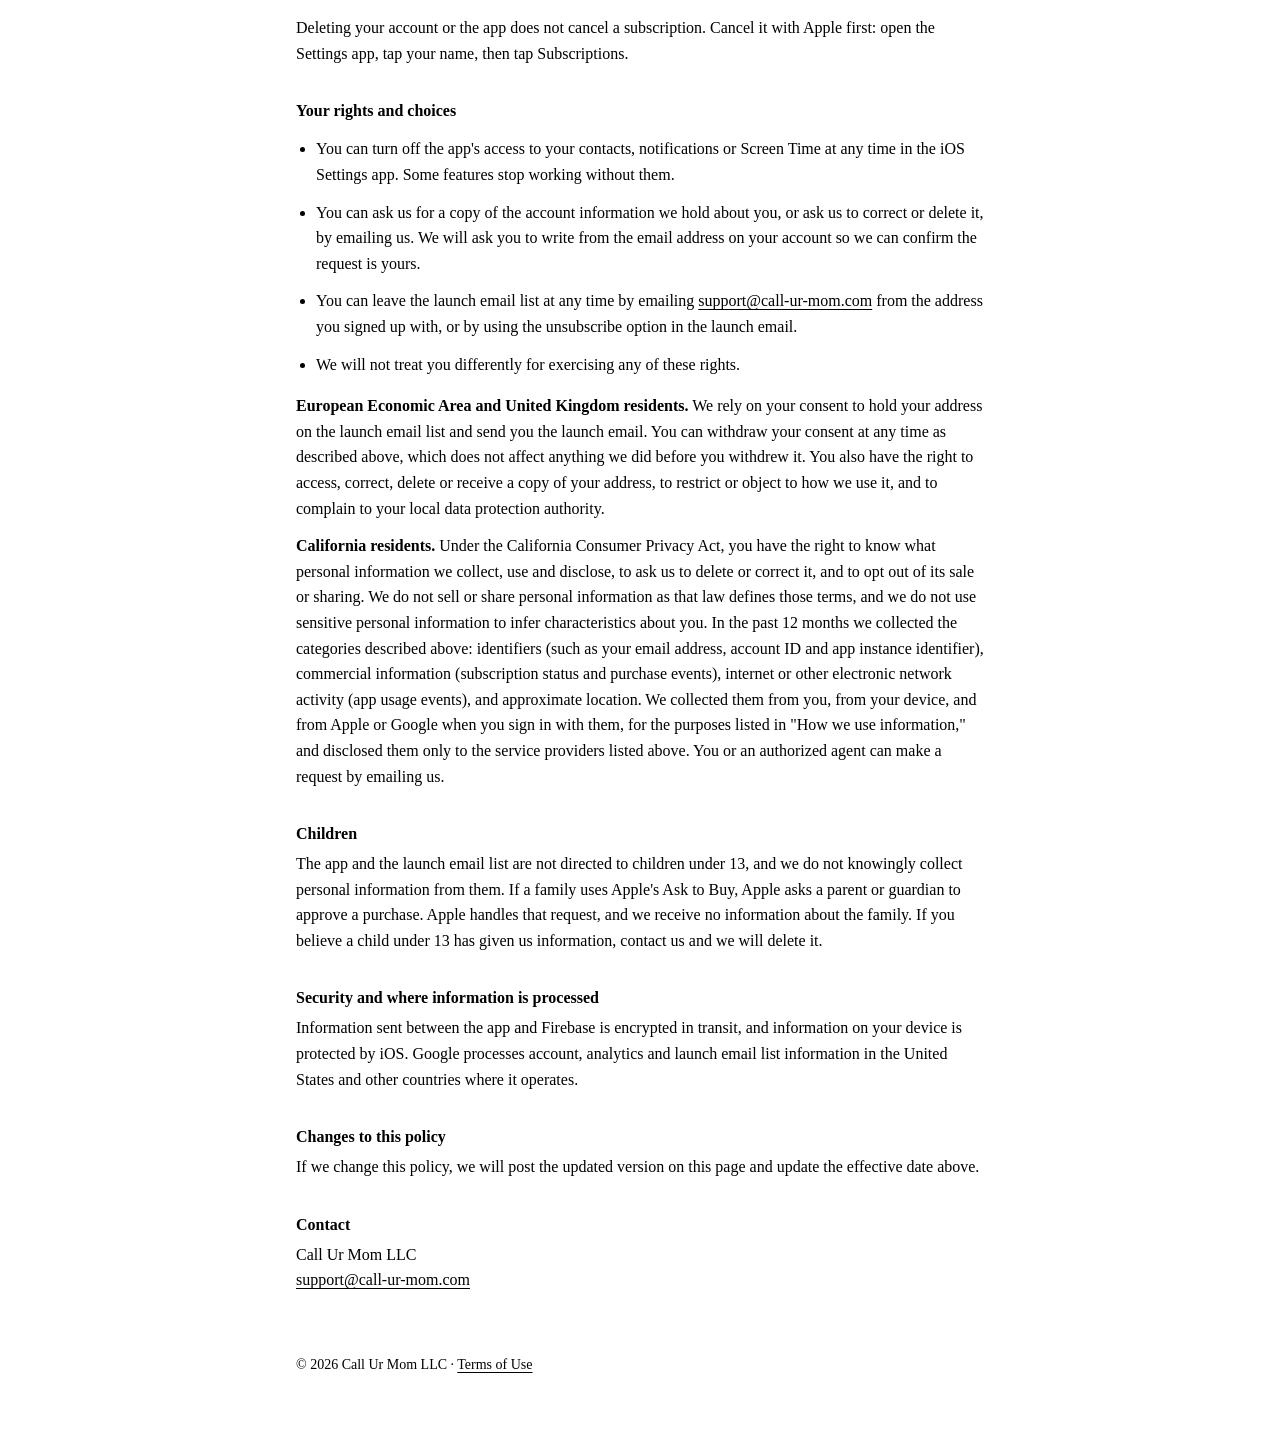
==== commit cea59bd0: "MOM-258: State analytics retention without the placeholder Co-Authored-By: Claude Opus 5.5 <noreply@" ====
--- a/privacy.html
+++ b/privacy.html
@@ -5,25 +5,32 @@
   <meta name="viewport" content="width=device-width, initial-scale=1">
   <title>Privacy Policy | call-ur-mom</title>
   <meta name="description" content="How the call-ur-mom app handles your information.">
-  <link rel="stylesheet" href="site.css">
+  <link rel="stylesheet" href="colors_and_type.css">
+  <style>
+    * { box-sizing: border-box; }
+    html, body { margin: 0; }
+    a { color: var(--cum-primary); text-underline-offset: 3px; }
+    .pp-head { background: linear-gradient(180deg, #E8705A 0%, #D25E48 100%); color: #fff; }
+    .pp-head-inner { max-width: 720px; margin: 0 auto; padding: 20px 16px; }
+    .pp-logo { color: #fff; font-size: 22px; font-weight: 700; letter-spacing: -.02em; text-decoration: none; }
+    main { max-width: 720px; margin: 0 auto; padding: 40px 16px 64px; }
+    main h1 { margin: 0 0 4px; }
+    main h2 { font-size: var(--cum-title3-size); line-height: var(--cum-title3-lh); font-weight: 600; letter-spacing: 0; margin: 36px 0 8px; }
+    main p, main li { line-height: 1.6; margin: 0 0 12px; }
+    main ul { padding-left: 1.25rem; }
+    main li ul { margin-top: 12px; }
+    .meta { color: var(--cum-text-2); margin-bottom: 28px; }
+    footer { border-top: 1px solid var(--cum-surface-2); margin-top: 48px; padding-top: 16px; color: var(--cum-text-2); font-size: 14px; }
+  </style>
 </head>
 <body>
-  <header class="coral-band">
-    <div class="wrap site-header">
-      <a class="logo" href="./">call-ur-mom</a>
-      <nav class="site-nav" aria-label="Main">
-        <a href="./#how">How it works</a>
-        <a href="privacy.html">Privacy</a>
-        <a href="mailto:support@call-ur-mom.com">Support</a>
-      </nav>
-    </div>
-  </header>
-  <main class="wrap legal">
+  <header class="pp-head"><div class="pp-head-inner"><a class="pp-logo" href="/">call-ur-mom</a></div></header>
+  <main>
     <h1>Privacy Policy</h1>
-    <p class="meta">Effective October 18, 2026</p>
+    <p class="meta">Effective November 6, 2026</p>
 
-    <p>This policy explains what information the call-ur-mom iOS app ("the app") collects, how it is used, and the choices you have. The app is operated by Call Ur Mom LLC ("we", "us").</p>
-    <p>The short version: the people you choose to call, your reminders, and your call history stay on your device. We use your account details to sign you in, and basic analytics and crash reports that are not tied to your account to understand how the app is used and fix problems. Apple handles all payments. We do not sell your information, use it for advertising, or track you across other companies' apps and websites.</p>
+    <p>This policy explains what information the call-ur-mom iOS app ("the app") and our launch email list collect, how it is used, and the choices you have. Both are operated by Call Ur Mom LLC ("we", "us").</p>
+    <p>The short version: the people you choose to call, your reminders, and your call history stay on your device. We use your account details to sign you in, and basic analytics and crash reports that are not tied to your account to understand how the app is used and fix problems. Apple handles all payments. If you ask to hear when the app launches, we use your email address to send you that one message, then delete it. We do not sell your information, use it for advertising, or track you across other companies' apps and websites.</p>
 
     <h2>Information that stays on your device</h2>
     <p>The following is stored only in the app's storage on your iPhone. We never receive it, and it is not sent to Firebase or any other server we use.</p>
@@ -49,6 +56,7 @@
       <li><strong>Crash reports.</strong> If the app crashes, Firebase Crashlytics sends a crash report to Google the next time you open the app. A report contains what the app was doing when it crashed (a technical stack trace), your device model, iOS version, app version, device state such as free memory and storage, and an identifier Crashlytics creates for this installation of the app. We do not send it your account ID, email address, contacts, call history, notes, or Screen Time data, and we do not link crash reports to your account.</li>
       <li><strong>Purchases.</strong> Subscriptions are sold and billed by Apple through the App Store. The app receives your subscription status from Apple on your device, such as which plan you have, whether it is active, and when it renews or expires. We never receive your payment details.</li>
       <li><strong>Messages you send us.</strong> If you email us, we receive your email address and whatever you include in your message.</li>
+      <li><strong>Launch email list.</strong> If you ask to hear when the app launches, you give us your email address through a Google Form, which also records when you submitted it. You don't need a Google account to sign up.</li>
     </ul>
 
     <h2>How we use information</h2>
@@ -58,24 +66,27 @@
       <li>To provide the subscription you bought</li>
       <li>To understand app usage, fix problems, and improve the app</li>
       <li>To respond to you when you contact us</li>
+      <li>To send the launch email you asked for, which announces the app and any launch offer</li>
     </ul>
     <p>We do not sell your personal information, share it for cross-context behavioral advertising, share it with advertisers or data brokers, or track you across other companies' apps and websites.</p>
 
     <h2>Service providers</h2>
-    <p>We share information only with the companies that run parts of the app for us, and only to provide the app:</p>
+    <p>We share information only with the companies that run parts of the app and the launch email list for us, and only to provide them:</p>
     <ul>
-      <li><strong>Google</strong> provides Firebase Authentication, Google Analytics for Firebase, Firebase Crashlytics, Google Sign-In, and our email. Google processes this information on our behalf: <a href="https://firebase.google.com/support/privacy">firebase.google.com/support/privacy</a>.</li>
+      <li><strong>Google</strong> provides Firebase Authentication, Google Analytics for Firebase, Firebase Crashlytics, Google Sign-In, our email, and the form and spreadsheet that hold the launch email list. Google processes this information on our behalf: <a href="https://firebase.google.com/support/privacy">firebase.google.com/support/privacy</a>.</li>
       <li><strong>Apple</strong> provides Sign in with Apple, App Store payments, notifications and Screen Time. Apple's privacy policy applies to the information you give Apple: <a href="https://www.apple.com/legal/privacy/">apple.com/legal/privacy</a>.</li>
+      <li><strong>An email service</strong> may send the launch email for us. If we use one, it receives your email address only to send that message.</li>
     </ul>
     <p>We may also disclose information if the law requires it, or to protect the rights and safety of our users or others.</p>
 
     <h2>Retention</h2>
     <ul>
       <li><strong>Account information</strong> is kept for as long as your account exists.</li>
-      <li><strong>Analytics data</strong> is kept for [CONFIRM: 2 months or 14 months, matching Google Analytics &gt; Admin &gt; Data retention for the call-ur-mom property], then deleted automatically.</li>
+      <li><strong>Analytics data</strong> is kept for up to 14 months, then deleted automatically.</li>
       <li><strong>Crash reports</strong> are kept for 90 days, then deleted automatically.</li>
       <li><strong>Information on your device</strong> stays until you delete it, the contact it belongs to, your account, or the app.</li>
       <li><strong>Emails you send us</strong> are kept for as long as we need them to help you and keep a record of your request.</li>
+      <li><strong>The launch email list</strong> is deleted within 30 days after we send the launch email, or if we decide not to launch the app. We remove your address sooner if you ask.</li>
     </ul>
 
     <h2>Deleting your account</h2>
@@ -86,27 +97,25 @@
     <ul>
       <li>You can turn off the app's access to your contacts, notifications or Screen Time at any time in the iOS Settings app. Some features stop working without them.</li>
       <li>You can ask us for a copy of the account information we hold about you, or ask us to correct or delete it, by emailing us. We will ask you to write from the email address on your account so we can confirm the request is yours.</li>
+      <li>You can leave the launch email list at any time by emailing <a href="mailto:support@call-ur-mom.com">support@call-ur-mom.com</a> from the address you signed up with, or by using the unsubscribe option in the launch email.</li>
       <li>We will not treat you differently for exercising any of these rights.</li>
     </ul>
+    <p><strong>European Economic Area and United Kingdom residents.</strong> We rely on your consent to hold your address on the launch email list and send you the launch email. You can withdraw your consent at any time as described above, which does not affect anything we did before you withdrew it. You also have the right to access, correct, delete or receive a copy of your address, to restrict or object to how we use it, and to complain to your local data protection authority.</p>
     <p><strong>California residents.</strong> Under the California Consumer Privacy Act, you have the right to know what personal information we collect, use and disclose, to ask us to delete or correct it, and to opt out of its sale or sharing. We do not sell or share personal information as that law defines those terms, and we do not use sensitive personal information to infer characteristics about you. In the past 12 months we collected the categories described above: identifiers (such as your email address, account ID and app instance identifier), commercial information (subscription status and purchase events), internet or other electronic network activity (app usage events), and approximate location. We collected them from you, from your device, and from Apple or Google when you sign in with them, for the purposes listed in "How we use information," and disclosed them only to the service providers listed above. You or an authorized agent can make a request by emailing us.</p>
 
     <h2>Children</h2>
-    <p>The app is not directed to children under 13, and we do not knowingly collect personal information from them. If a family uses Apple's Ask to Buy, Apple asks a parent or guardian to approve a purchase. Apple handles that request, and we receive no information about the family. If you believe a child under 13 has given us information, contact us and we will delete it.</p>
+    <p>The app and the launch email list are not directed to children under 13, and we do not knowingly collect personal information from them. If a family uses Apple's Ask to Buy, Apple asks a parent or guardian to approve a purchase. Apple handles that request, and we receive no information about the family. If you believe a child under 13 has given us information, contact us and we will delete it.</p>
 
     <h2>Security and where information is processed</h2>
-    <p>Information sent between the app and Firebase is encrypted in transit, and information on your device is protected by iOS. Google processes account and analytics information in the United States and other countries where it operates.</p>
+    <p>Information sent between the app and Firebase is encrypted in transit, and information on your device is protected by iOS. Google processes account, analytics and launch email list information in the United States and other countries where it operates.</p>
 
     <h2>Changes to this policy</h2>
     <p>If we change this policy, we will post the updated version on this page and update the effective date above.</p>
 
     <h2>Contact</h2>
     <p>Call Ur Mom LLC<br><a href="mailto:support@call-ur-mom.com">support@call-ur-mom.com</a></p>
+
+    <footer>&copy; 2026 Call Ur Mom LLC &middot; <a href="terms.html">Terms of Use</a></footer>
   </main>
-  <footer class="site-footer">
-    <div class="wrap footer-row">
-      <span>&copy; 2026 Call Ur Mom LLC &middot; <a href="privacy.html">Privacy policy</a> &middot; <a href="terms.html">Terms of Use</a></span>
-      <span>Questions? <a href="mailto:support@call-ur-mom.com">support@call-ur-mom.com</a></span>
-    </div>
-  </footer>
 </body>
 </html>
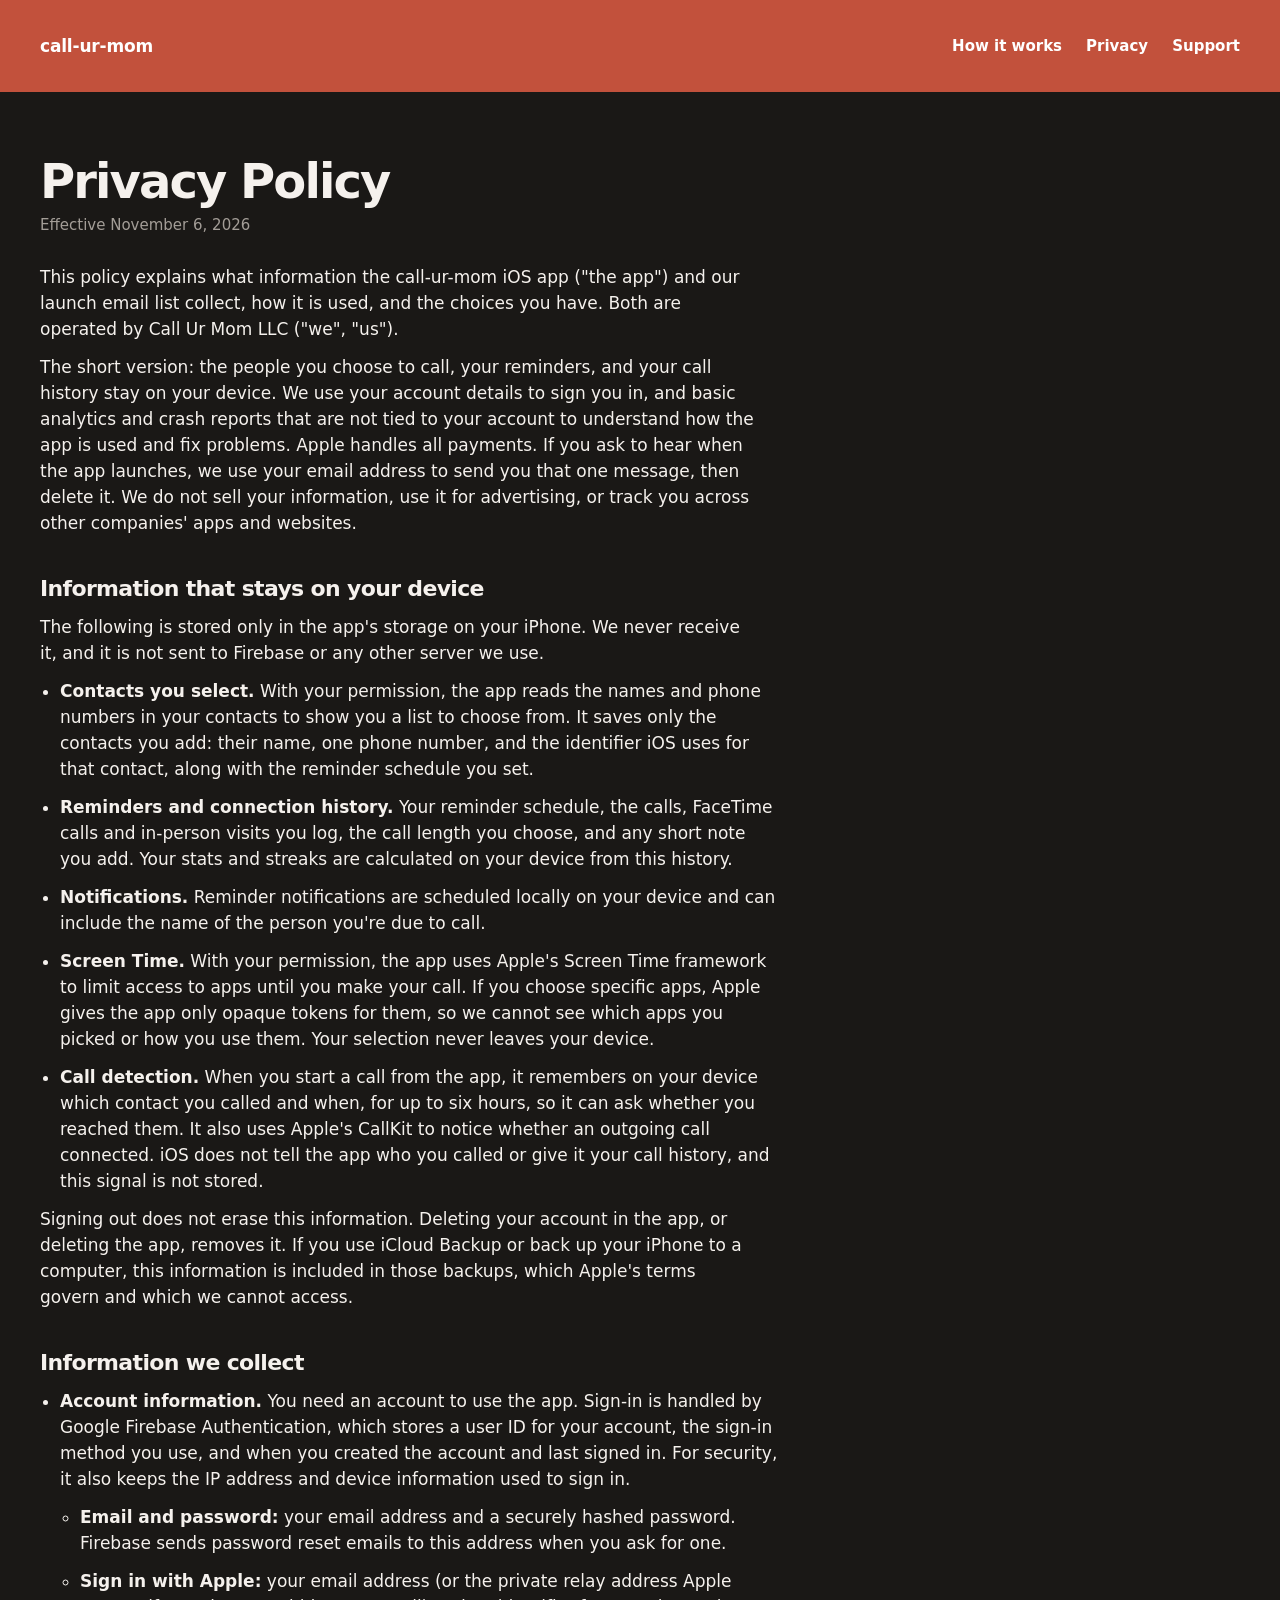
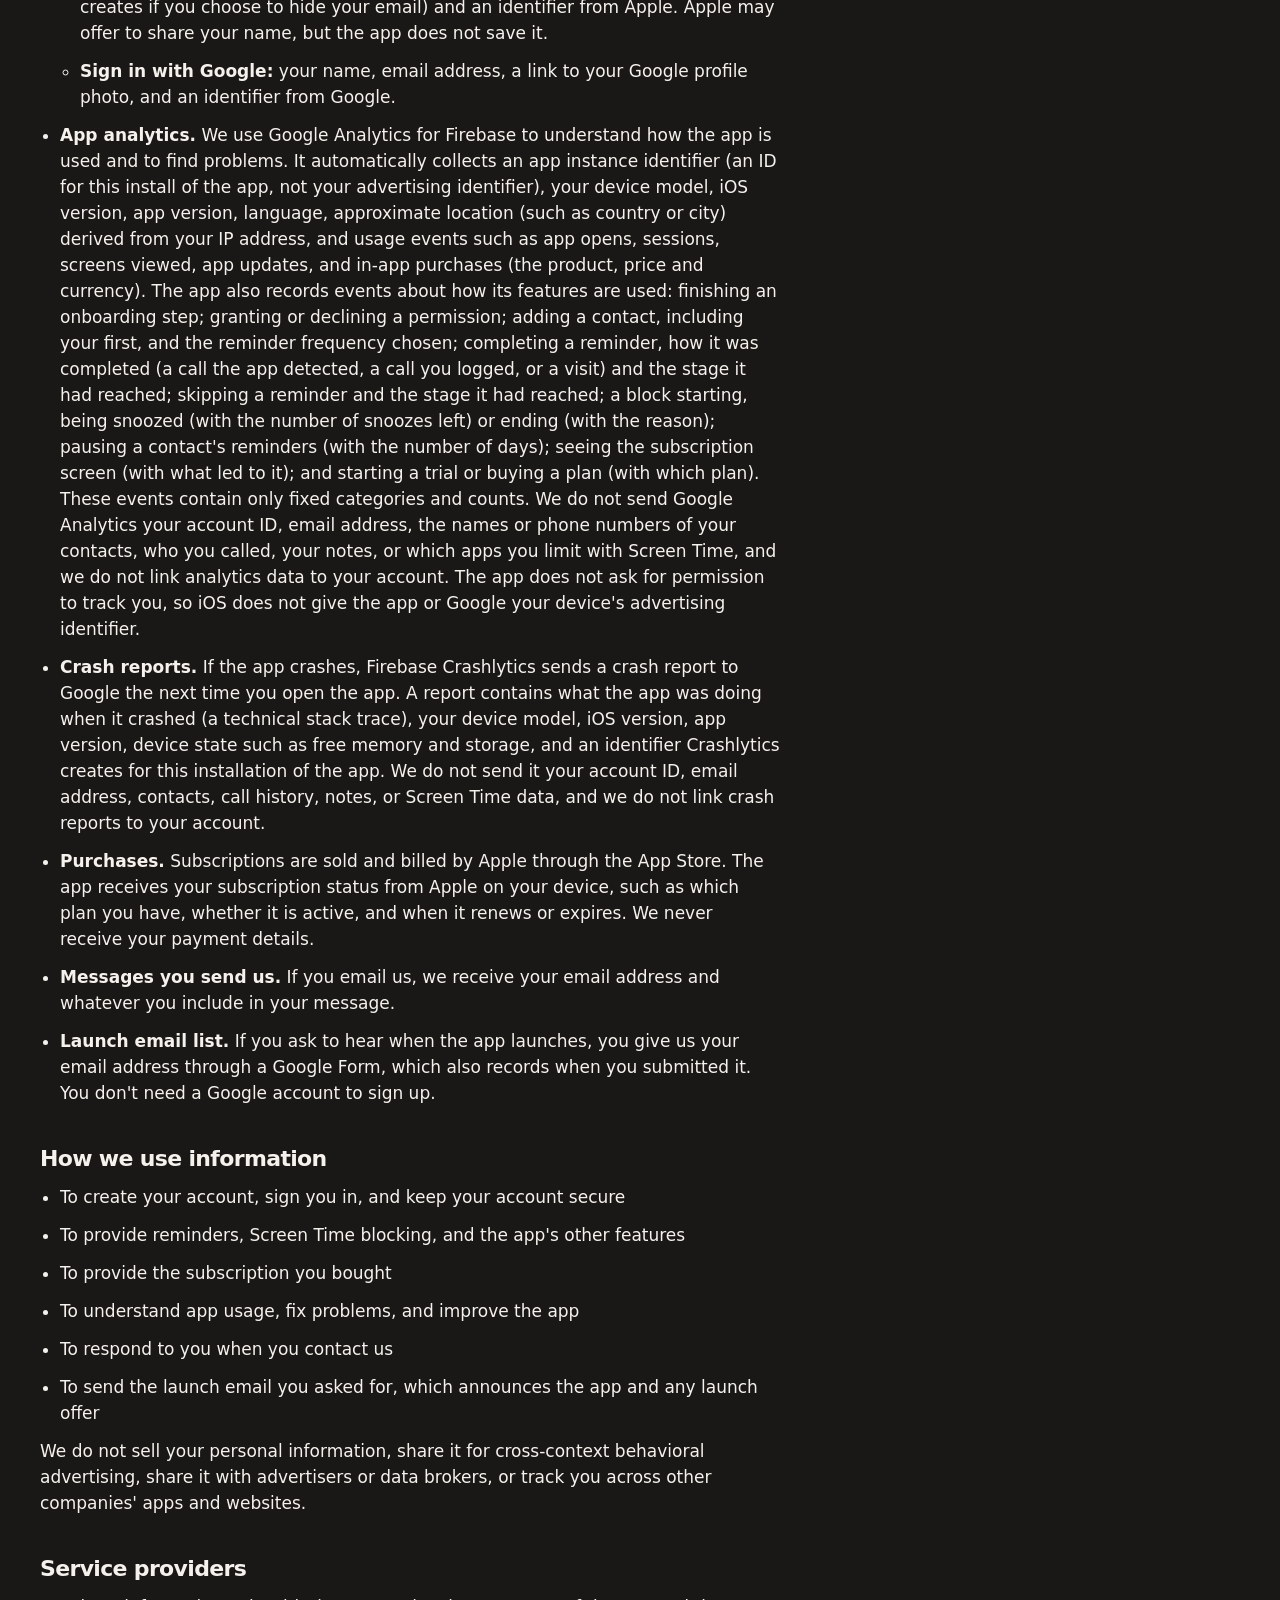
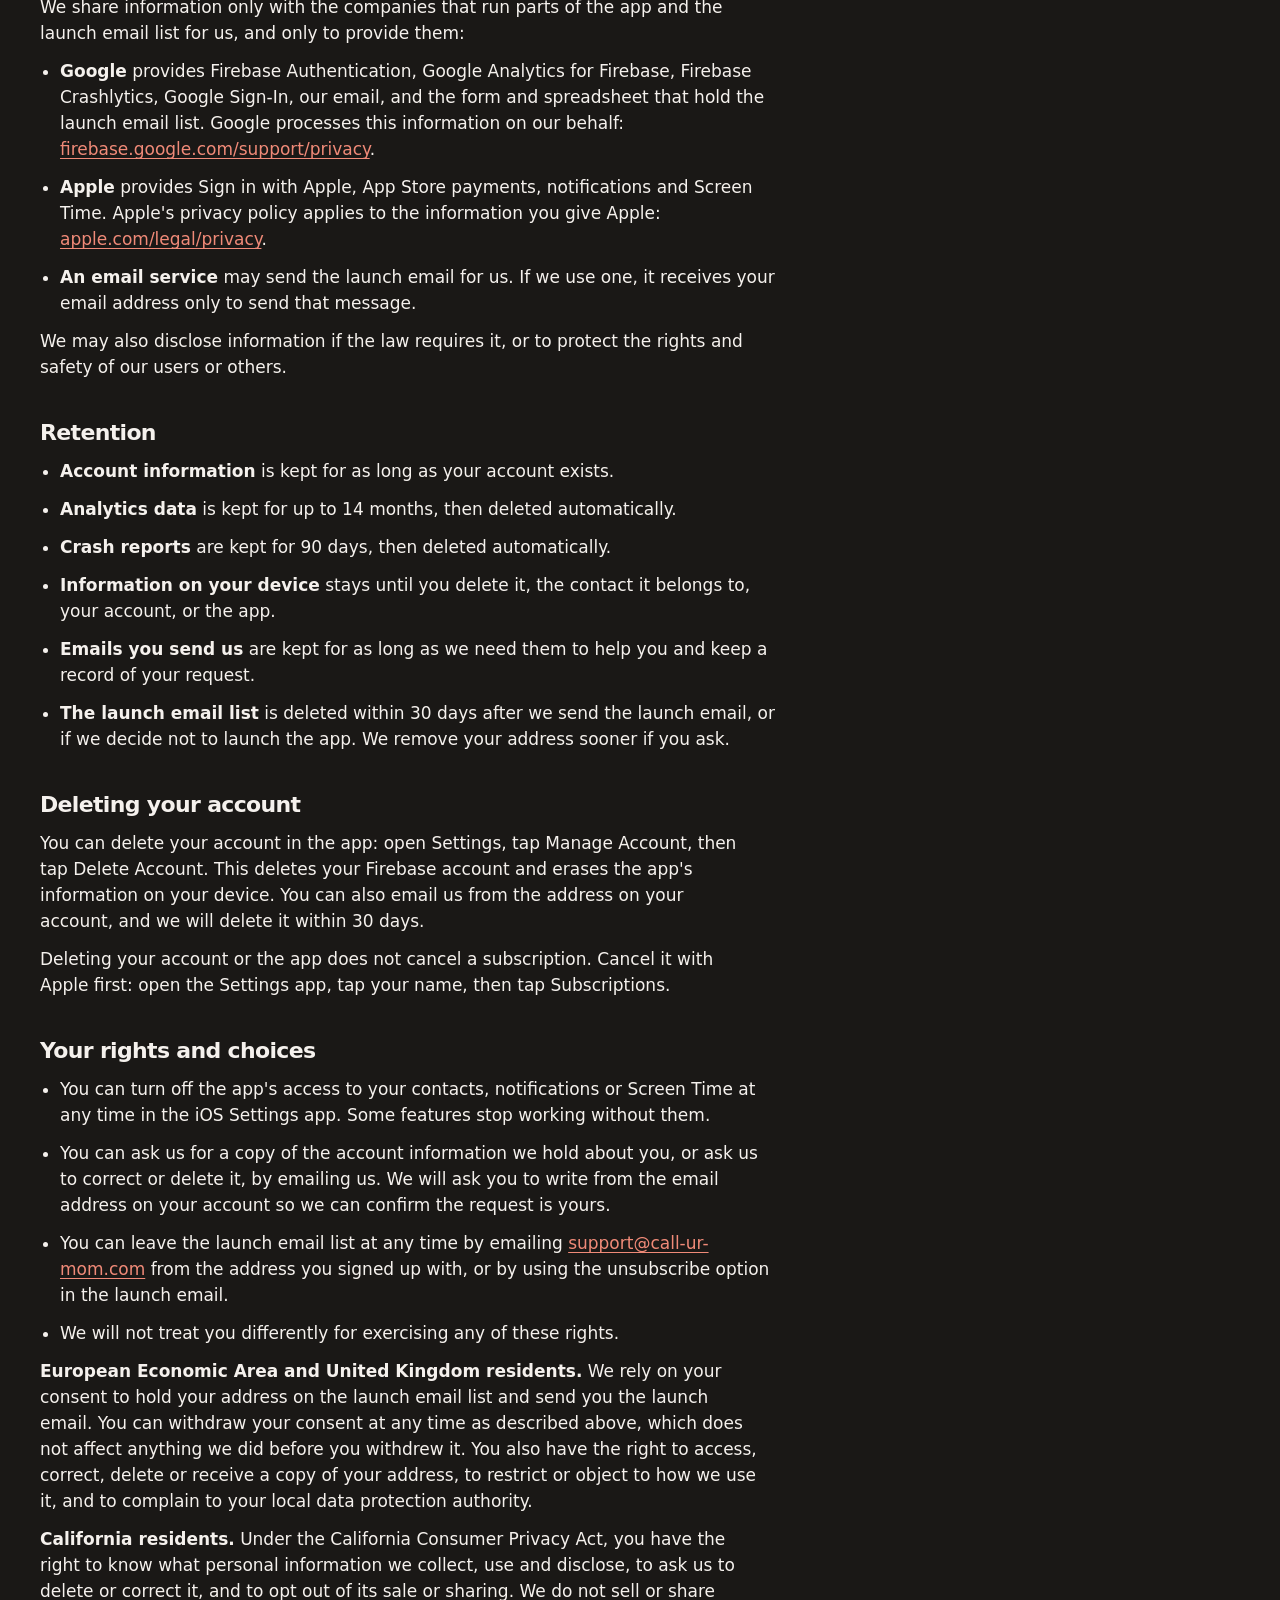
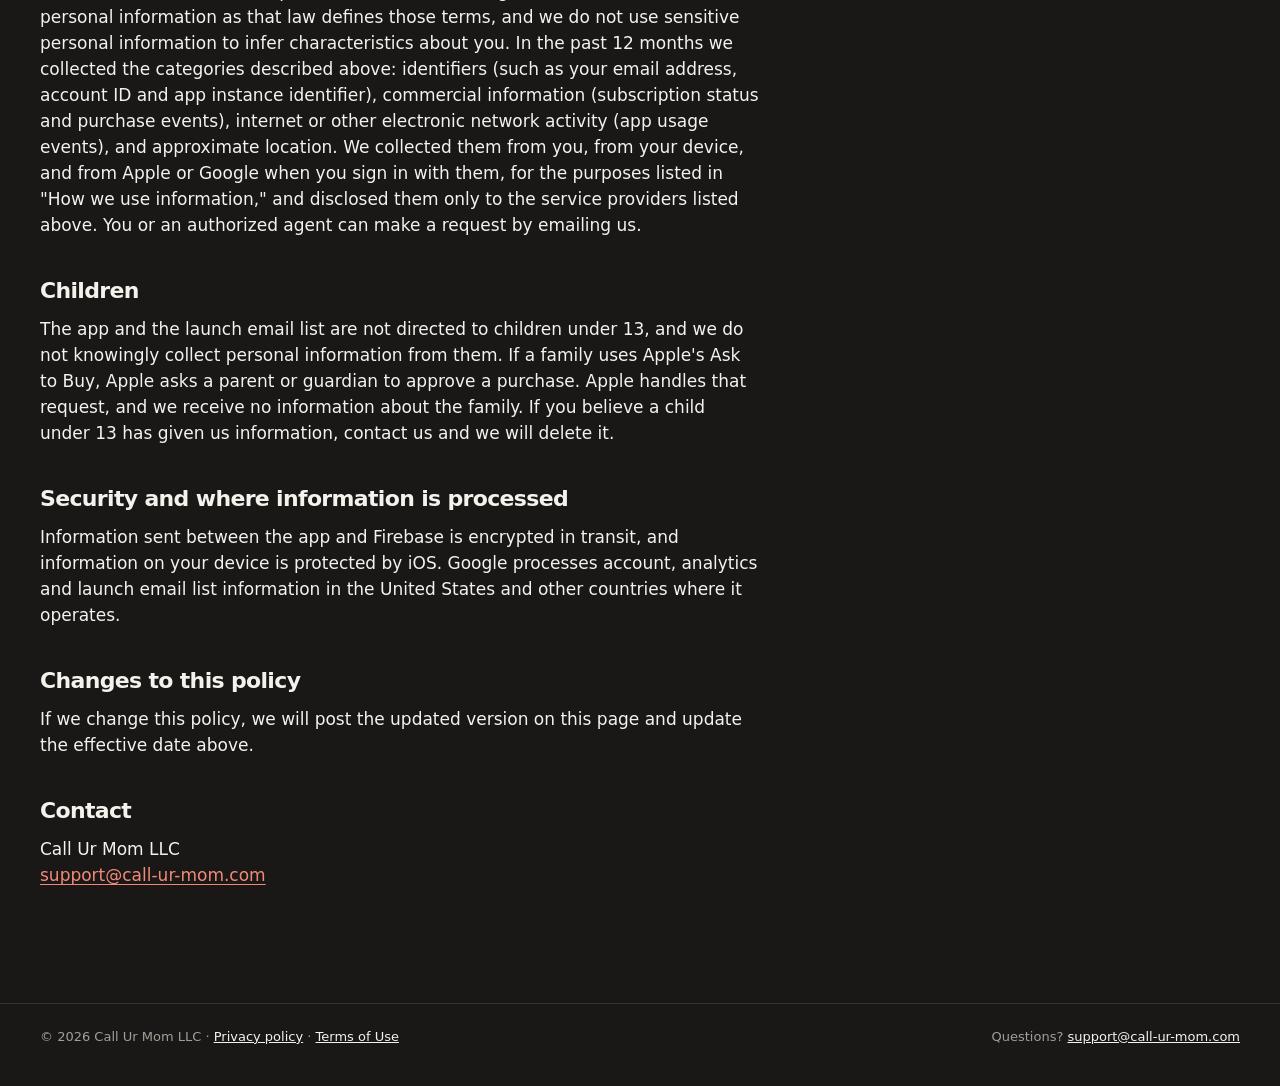
==== commit e00ee65e: "MOM-166: Disclose the app's custom analytics events in the privacy policy Co-Authored-By: Claude Opu" ====
--- a/privacy.html
+++ b/privacy.html
@@ -5,27 +5,20 @@
   <meta name="viewport" content="width=device-width, initial-scale=1">
   <title>Privacy Policy | call-ur-mom</title>
   <meta name="description" content="How the call-ur-mom app handles your information.">
-  <link rel="stylesheet" href="colors_and_type.css">
-  <style>
-    * { box-sizing: border-box; }
-    html, body { margin: 0; }
-    a { color: var(--cum-primary); text-underline-offset: 3px; }
-    .pp-head { background: linear-gradient(180deg, #E8705A 0%, #D25E48 100%); color: #fff; }
-    .pp-head-inner { max-width: 720px; margin: 0 auto; padding: 20px 16px; }
-    .pp-logo { color: #fff; font-size: 22px; font-weight: 700; letter-spacing: -.02em; text-decoration: none; }
-    main { max-width: 720px; margin: 0 auto; padding: 40px 16px 64px; }
-    main h1 { margin: 0 0 4px; }
-    main h2 { font-size: var(--cum-title3-size); line-height: var(--cum-title3-lh); font-weight: 600; letter-spacing: 0; margin: 36px 0 8px; }
-    main p, main li { line-height: 1.6; margin: 0 0 12px; }
-    main ul { padding-left: 1.25rem; }
-    main li ul { margin-top: 12px; }
-    .meta { color: var(--cum-text-2); margin-bottom: 28px; }
-    footer { border-top: 1px solid var(--cum-surface-2); margin-top: 48px; padding-top: 16px; color: var(--cum-text-2); font-size: 14px; }
-  </style>
+  <link rel="stylesheet" href="site.css">
 </head>
 <body>
-  <header class="pp-head"><div class="pp-head-inner"><a class="pp-logo" href="/">call-ur-mom</a></div></header>
-  <main>
+  <header class="coral-band">
+    <div class="wrap site-header">
+      <a class="logo" href="./">call-ur-mom</a>
+      <nav class="site-nav" aria-label="Main">
+        <a href="./#how">How it works</a>
+        <a href="privacy.html">Privacy</a>
+        <a href="mailto:support@call-ur-mom.com">Support</a>
+      </nav>
+    </div>
+  </header>
+  <main class="wrap legal">
     <h1>Privacy Policy</h1>
     <p class="meta">Effective November 6, 2026</p>
 
@@ -52,7 +45,7 @@
           <li><strong>Sign in with Google:</strong> your name, email address, a link to your Google profile photo, and an identifier from Google.</li>
         </ul>
       </li>
-      <li><strong>App analytics.</strong> We use Google Analytics for Firebase to understand how the app is used and to find problems. It automatically collects an app instance identifier, your device model, iOS version, app version, language, approximate location (such as country or city) derived from your IP address, and usage events such as app opens, sessions, screens viewed, app updates, and in-app purchases (the product, price and currency). We do not send it your account ID, email address, contacts, call history, notes, or Screen Time data, and we do not link analytics data to your account. The app does not ask for permission to track you, so iOS does not give the app or Google your device's advertising identifier.</li>
+      <li><strong>App analytics.</strong> We use Google Analytics for Firebase to understand how the app is used and to find problems. It automatically collects an app instance identifier (an ID for this install of the app, not your advertising identifier), your device model, iOS version, app version, language, approximate location (such as country or city) derived from your IP address, and usage events such as app opens, sessions, screens viewed, app updates, and in-app purchases (the product, price and currency). The app also records events about how its features are used: finishing an onboarding step; granting or declining a permission; adding a contact, including your first, and the reminder frequency chosen; completing a reminder, how it was completed (a call the app detected, a call you logged, or a visit) and the stage it had reached; skipping a reminder and the stage it had reached; a block starting, being snoozed (with the number of snoozes left) or ending (with the reason); pausing a contact's reminders (with the number of days); seeing the subscription screen (with what led to it); and starting a trial or buying a plan (with which plan). These events contain only fixed categories and counts. We do not send Google Analytics your account ID, email address, the names or phone numbers of your contacts, who you called, your notes, or which apps you limit with Screen Time, and we do not link analytics data to your account. The app does not ask for permission to track you, so iOS does not give the app or Google your device's advertising identifier.</li>
       <li><strong>Crash reports.</strong> If the app crashes, Firebase Crashlytics sends a crash report to Google the next time you open the app. A report contains what the app was doing when it crashed (a technical stack trace), your device model, iOS version, app version, device state such as free memory and storage, and an identifier Crashlytics creates for this installation of the app. We do not send it your account ID, email address, contacts, call history, notes, or Screen Time data, and we do not link crash reports to your account.</li>
       <li><strong>Purchases.</strong> Subscriptions are sold and billed by Apple through the App Store. The app receives your subscription status from Apple on your device, such as which plan you have, whether it is active, and when it renews or expires. We never receive your payment details.</li>
       <li><strong>Messages you send us.</strong> If you email us, we receive your email address and whatever you include in your message.</li>
@@ -114,8 +107,12 @@
 
     <h2>Contact</h2>
     <p>Call Ur Mom LLC<br><a href="mailto:support@call-ur-mom.com">support@call-ur-mom.com</a></p>
-
-    <footer>&copy; 2026 Call Ur Mom LLC &middot; <a href="terms.html">Terms of Use</a></footer>
   </main>
+  <footer class="site-footer">
+    <div class="wrap footer-row">
+      <span>&copy; 2026 Call Ur Mom LLC &middot; <a href="privacy.html">Privacy policy</a> &middot; <a href="terms.html">Terms of Use</a></span>
+      <span>Questions? <a href="mailto:support@call-ur-mom.com">support@call-ur-mom.com</a></span>
+    </div>
+  </footer>
 </body>
 </html>
--- a/site.css
+++ b/site.css
@@ -0,0 +1,51 @@
+/* Shared by every page: tokens, page base, header and footer. */
+:root{
+  color-scheme:dark;
+  --coral:#C2513C;
+  --coral-deep:#A8432F;
+  --coral-bright:#F08A78;
+  --ink:#1A1816;
+  --ink-raised:#2F2B28;
+  --ink-rule:#36312D;
+  --ink-step-rule:#4A4440;
+  --charcoal:#2D2926;
+  --cream:#F5F1ED;
+  --sand:#F3EEE9;
+  --paper:#FBF8F5;
+  --paper-rule:#ECE6E0;
+  --muted-on-ink:#A39D97;
+  --muted-on-white:#6F6862;
+  --sage-tint:#E3EFEA;
+  --sage-deep:#376B5C;
+  --white:#FFFFFF;
+  --gutter:clamp(16px,5vw,40px);
+  --band:clamp(56px,8vw,104px);
+}
+body{margin:0;background:var(--ink);color:var(--cream);font-family:-apple-system,BlinkMacSystemFont,'SF Pro Text','SF Pro Display','Helvetica Neue',system-ui,sans-serif;-webkit-font-smoothing:antialiased}
+h1,h2,p,ol{margin:0}
+
+.wrap{max-width:1200px;margin:0 auto;padding-left:var(--gutter);padding-right:var(--gutter)}
+.coral-band{background:var(--coral);color:var(--white)}
+
+/* Header */
+.site-header{padding-top:24px;padding-bottom:24px;display:flex;flex-wrap:wrap;align-items:center;justify-content:space-between;gap:12px 24px}
+.site-header a{display:inline-flex;align-items:center;min-height:44px;color:var(--white);text-decoration:none}
+/* The negative margin keeps the logo's 20px line in the layout while its tap target is 44px */
+.logo{margin:-12px 0;font-size:17px;font-weight:700;letter-spacing:-.01em}
+.site-nav{display:flex;flex-wrap:wrap;align-items:center;gap:4px 24px;font-size:15px;font-weight:600}
+
+/* Footer: links are 44px tall, so the padding gives back what they add to the 18px line */
+.site-footer{border-top:1px solid var(--ink-rule)}
+.footer-row{padding-top:11px;padding-bottom:27px;display:flex;flex-wrap:wrap;justify-content:space-between;gap:0 24px;font-size:13px;line-height:18px;color:var(--muted-on-ink)}
+.footer-row a{display:inline-flex;align-items:center;min-height:44px;color:var(--cream)}
+
+/* Privacy and Terms pages */
+.legal{padding-top:clamp(40px,6vw,64px);padding-bottom:var(--band)}
+.legal>*{max-width:720px}
+.legal h1{font-size:clamp(34px,4vw,48px);line-height:1.05;font-weight:800;letter-spacing:-.04em}
+.legal h2{margin:40px 0 12px;font-size:22px;line-height:26px;font-weight:800;letter-spacing:-.03em}
+.legal p,.legal li{margin:0 0 12px;font-size:17px;line-height:26px}
+.legal ul{margin:0 0 12px;padding-left:1.25rem}
+.legal li ul{margin-top:12px}
+.legal a{color:var(--coral-bright);text-underline-offset:3px}
+.legal .meta{margin:8px 0 28px;font-size:15px;line-height:22px;color:var(--muted-on-ink)}
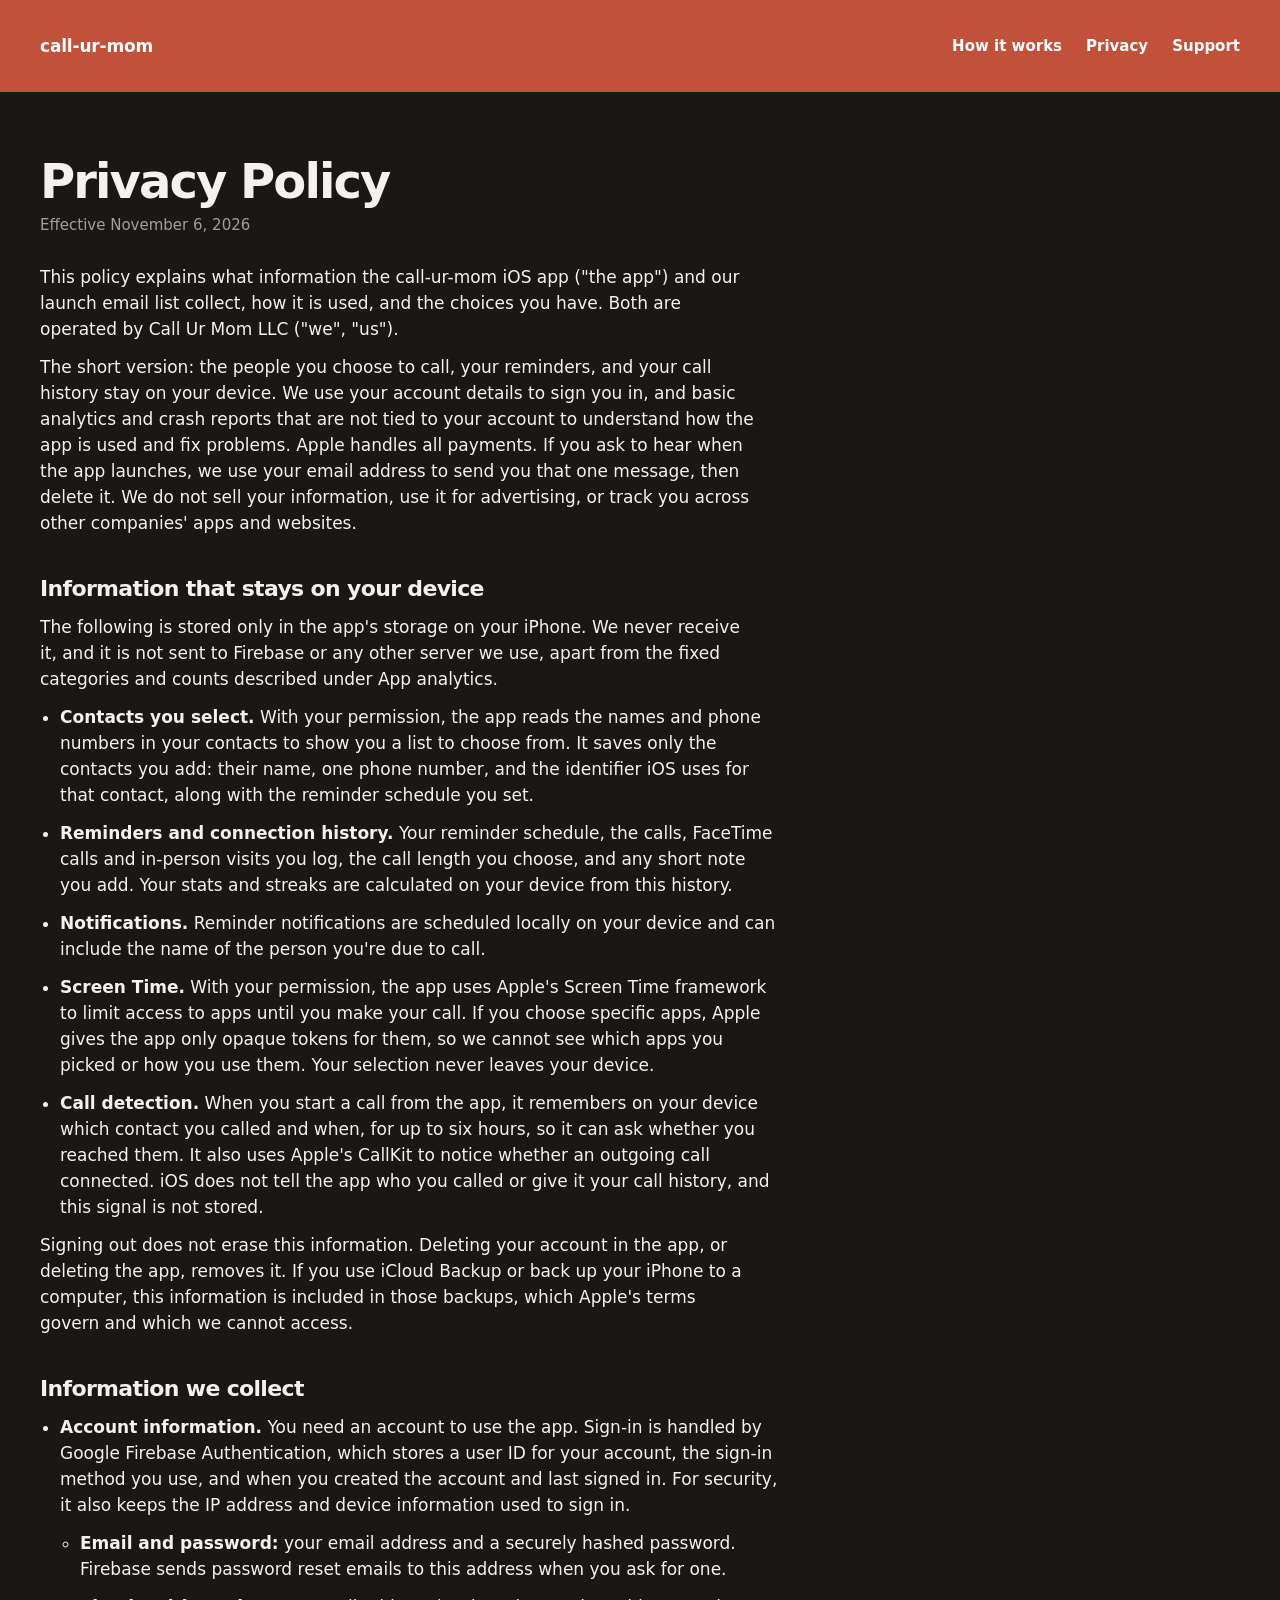
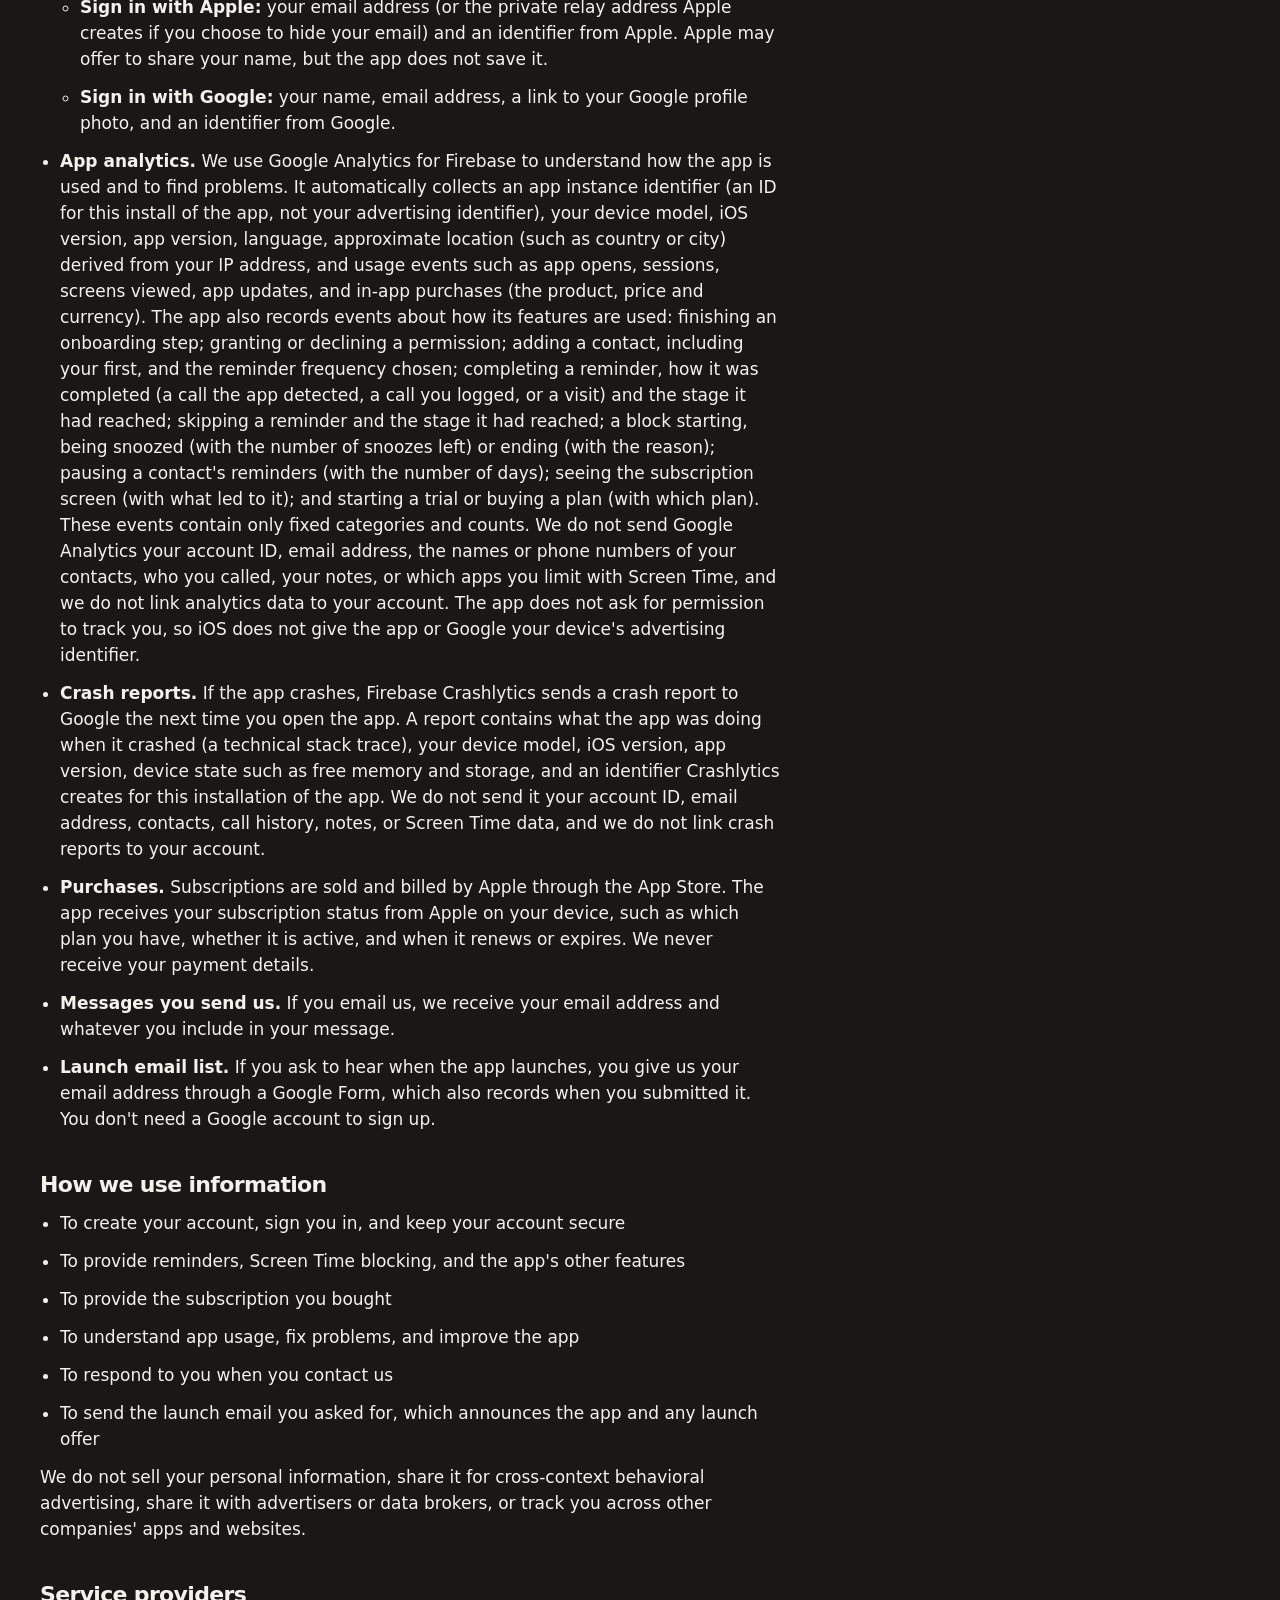
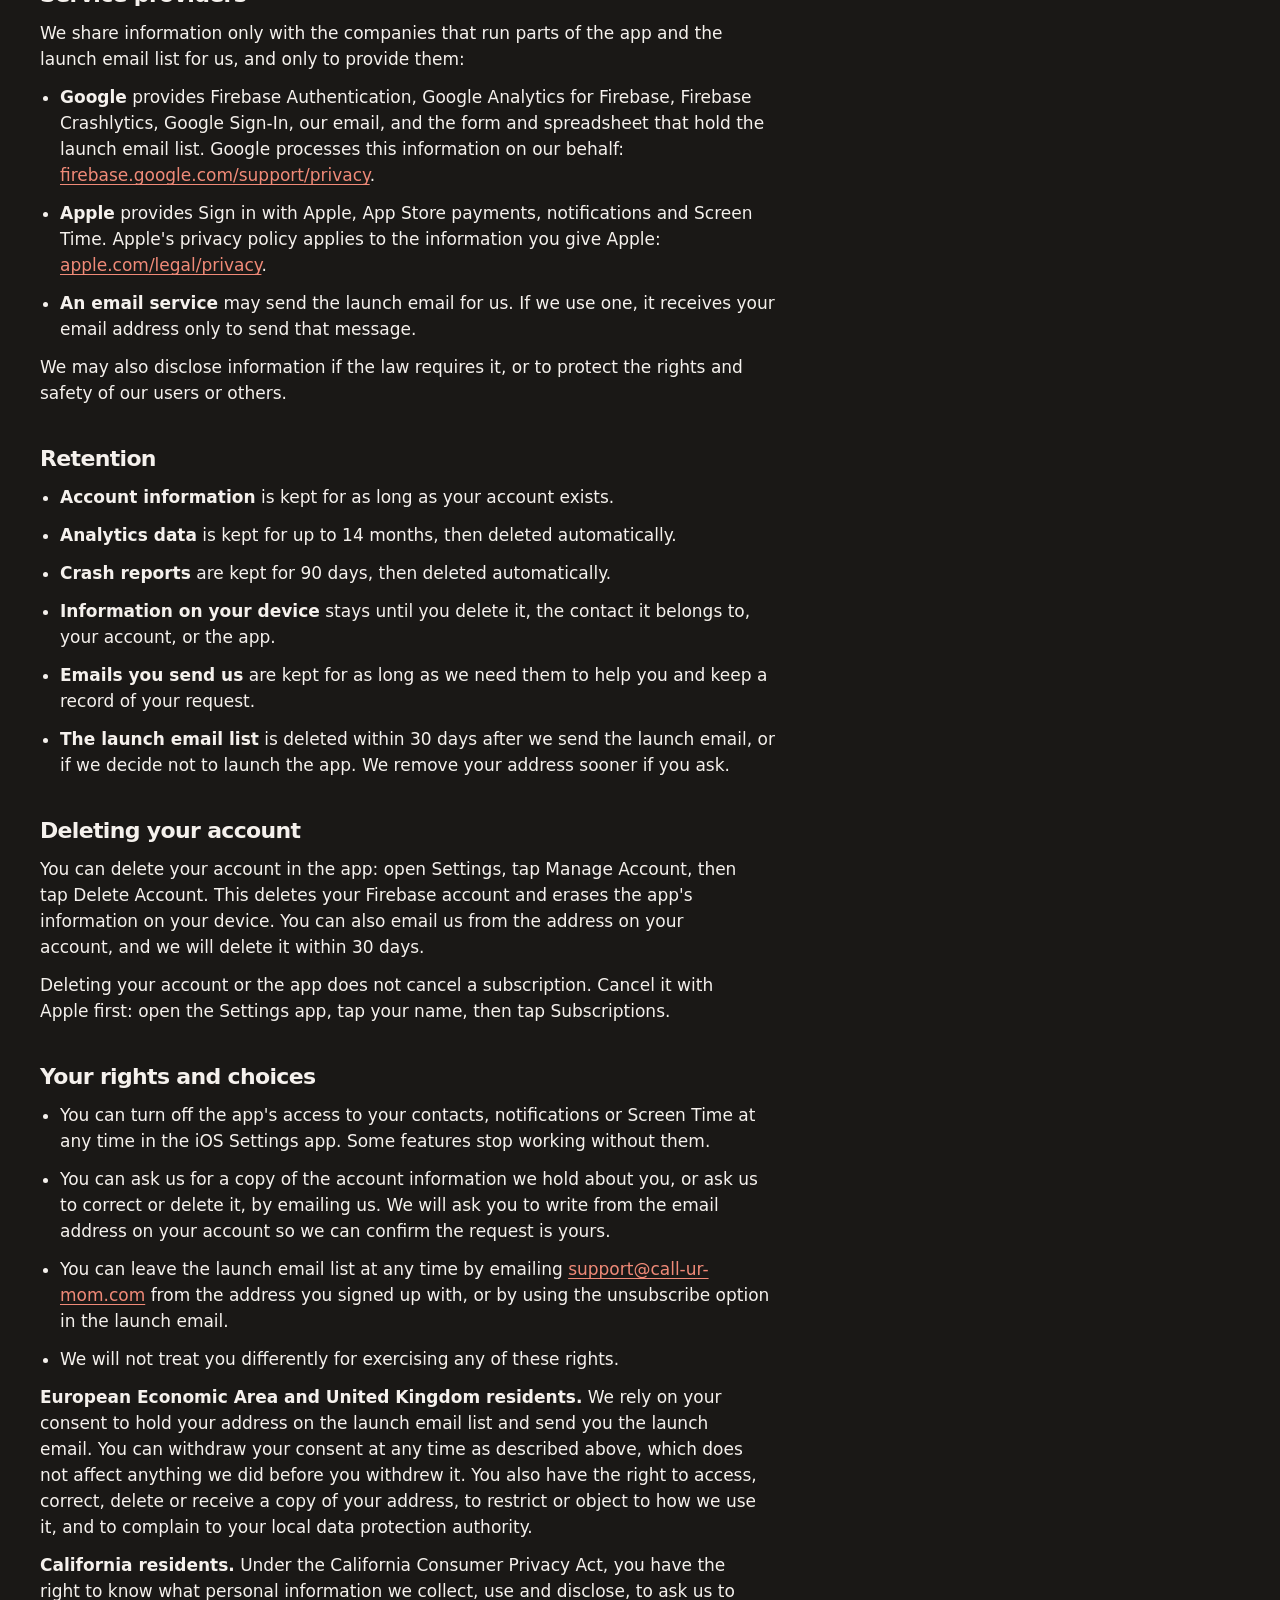
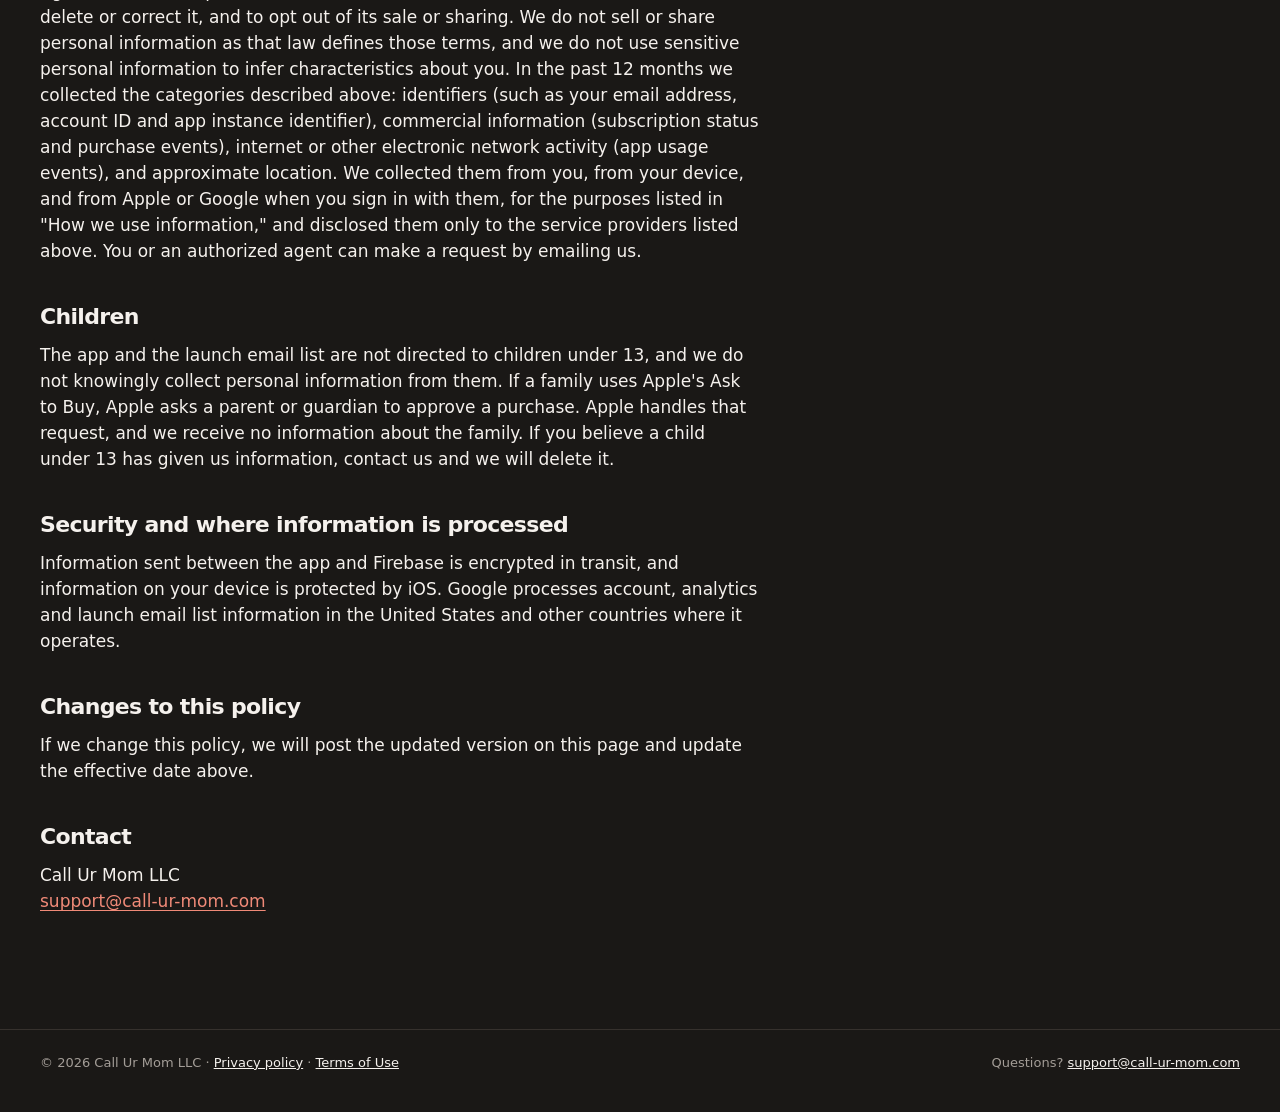
==== commit 0b8ef83d: "MOM-166: Note the analytics exception under information that stays on your device Co-Authored-By: Cl" ====
--- a/privacy.html
+++ b/privacy.html
@@ -26,7 +26,7 @@
     <p>The short version: the people you choose to call, your reminders, and your call history stay on your device. We use your account details to sign you in, and basic analytics and crash reports that are not tied to your account to understand how the app is used and fix problems. Apple handles all payments. If you ask to hear when the app launches, we use your email address to send you that one message, then delete it. We do not sell your information, use it for advertising, or track you across other companies' apps and websites.</p>
 
     <h2>Information that stays on your device</h2>
-    <p>The following is stored only in the app's storage on your iPhone. We never receive it, and it is not sent to Firebase or any other server we use.</p>
+    <p>The following is stored only in the app's storage on your iPhone. We never receive it, and it is not sent to Firebase or any other server we use, apart from the fixed categories and counts described under App analytics.</p>
     <ul>
       <li><strong>Contacts you select.</strong> With your permission, the app reads the names and phone numbers in your contacts to show you a list to choose from. It saves only the contacts you add: their name, one phone number, and the identifier iOS uses for that contact, along with the reminder schedule you set.</li>
       <li><strong>Reminders and connection history.</strong> Your reminder schedule, the calls, FaceTime calls and in-person visits you log, the call length you choose, and any short note you add. Your stats and streaks are calculated on your device from this history.</li>
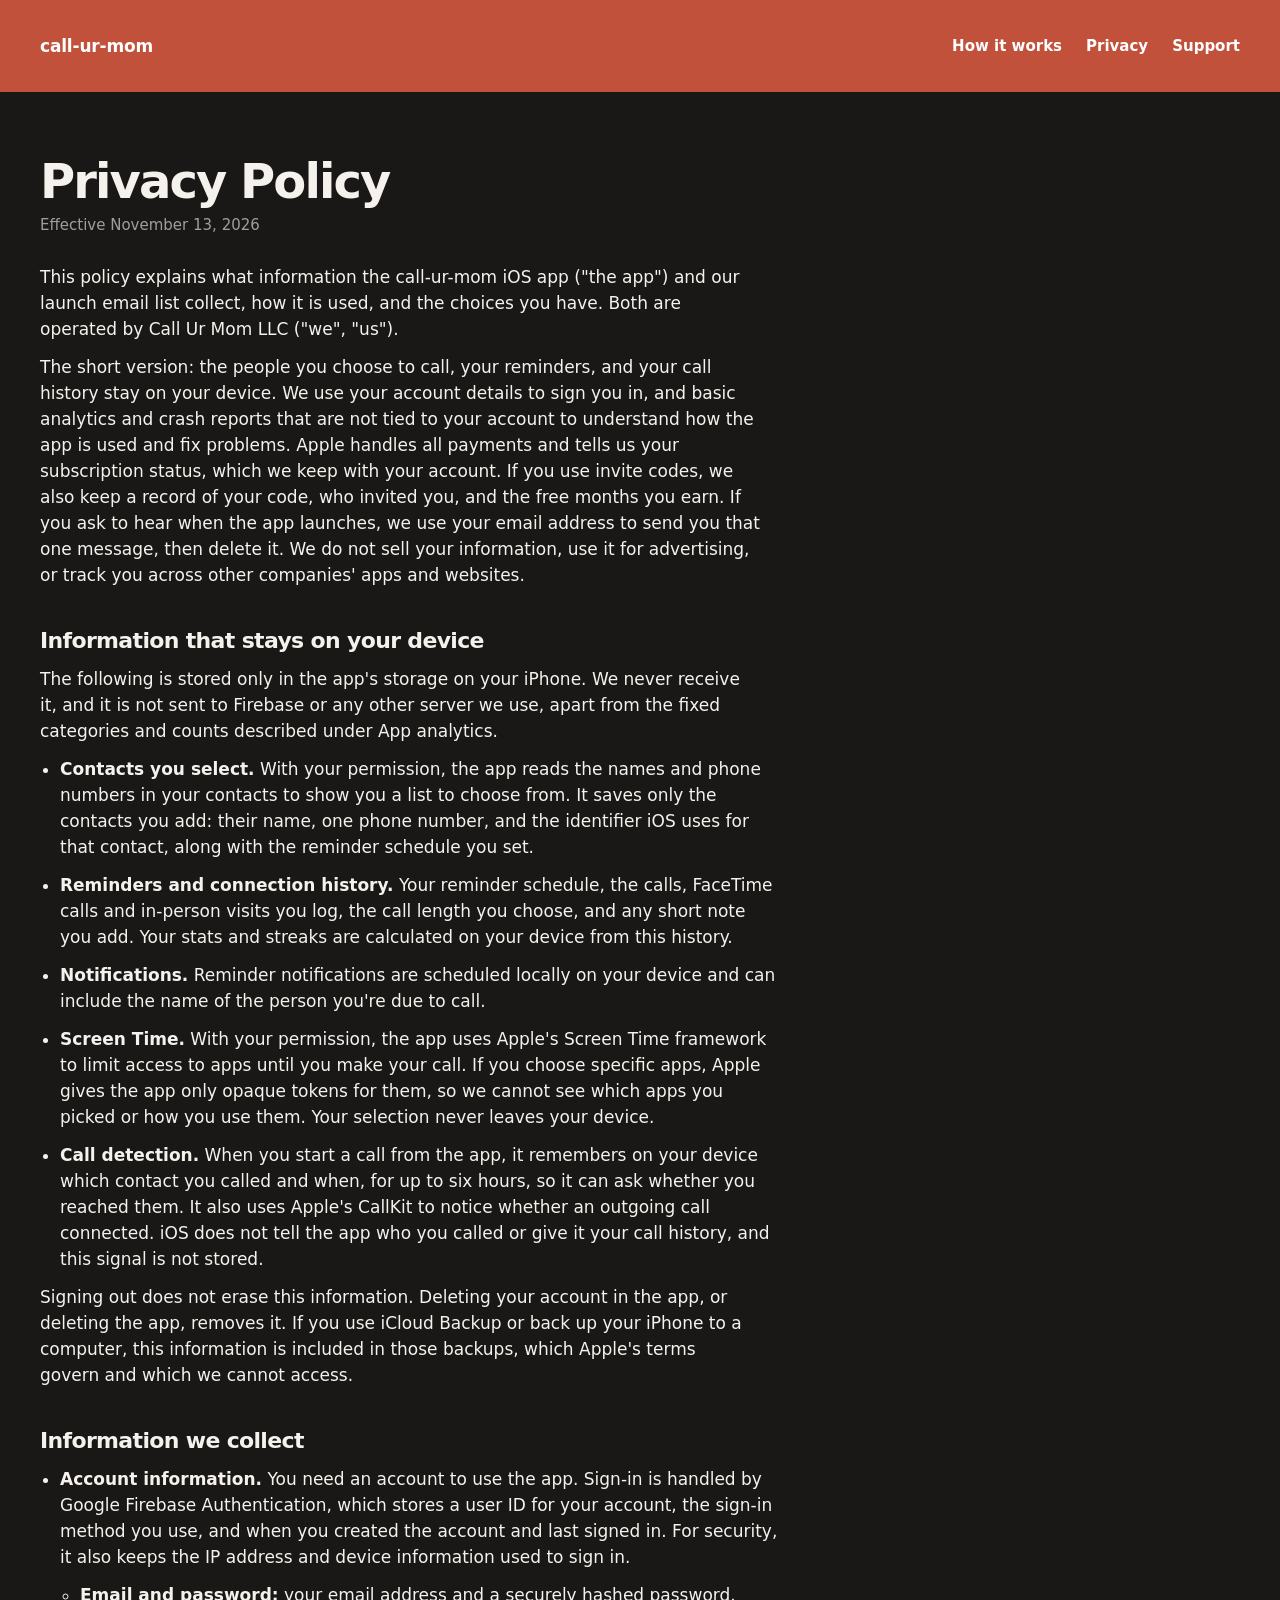
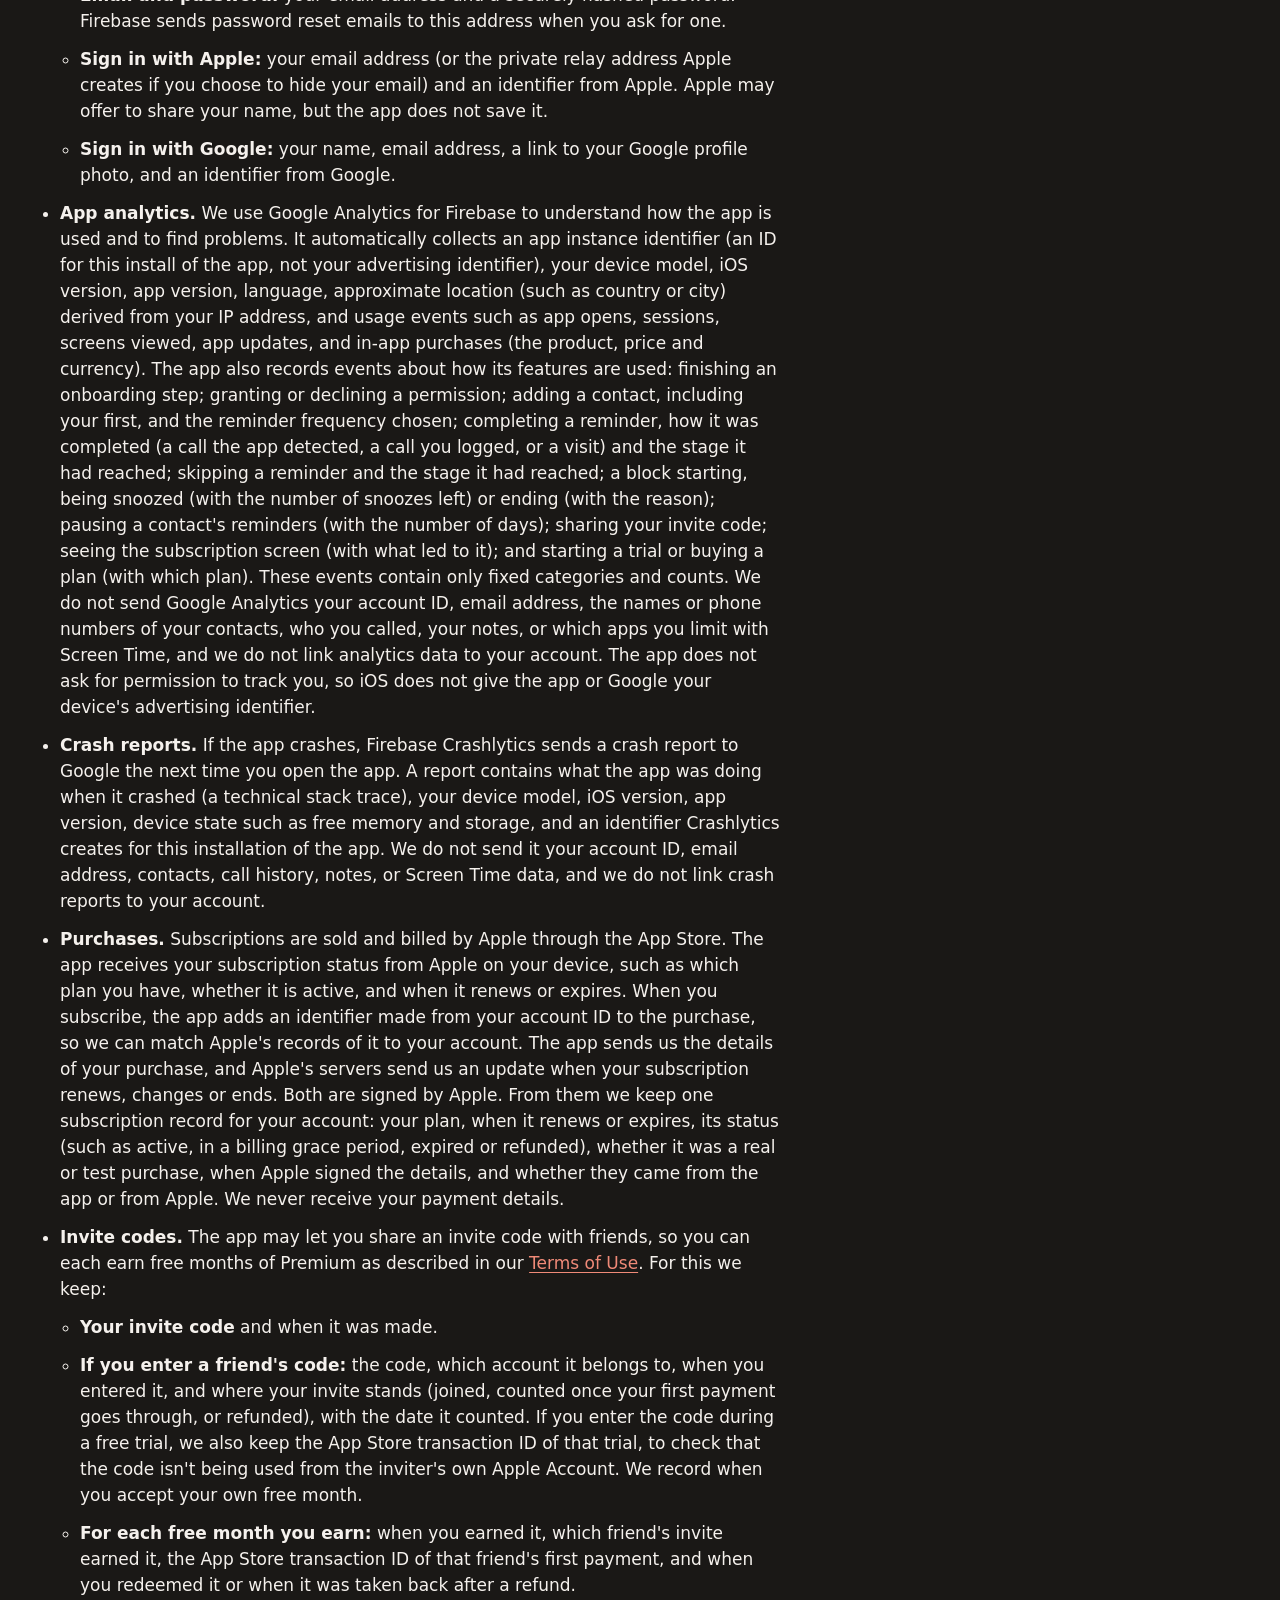
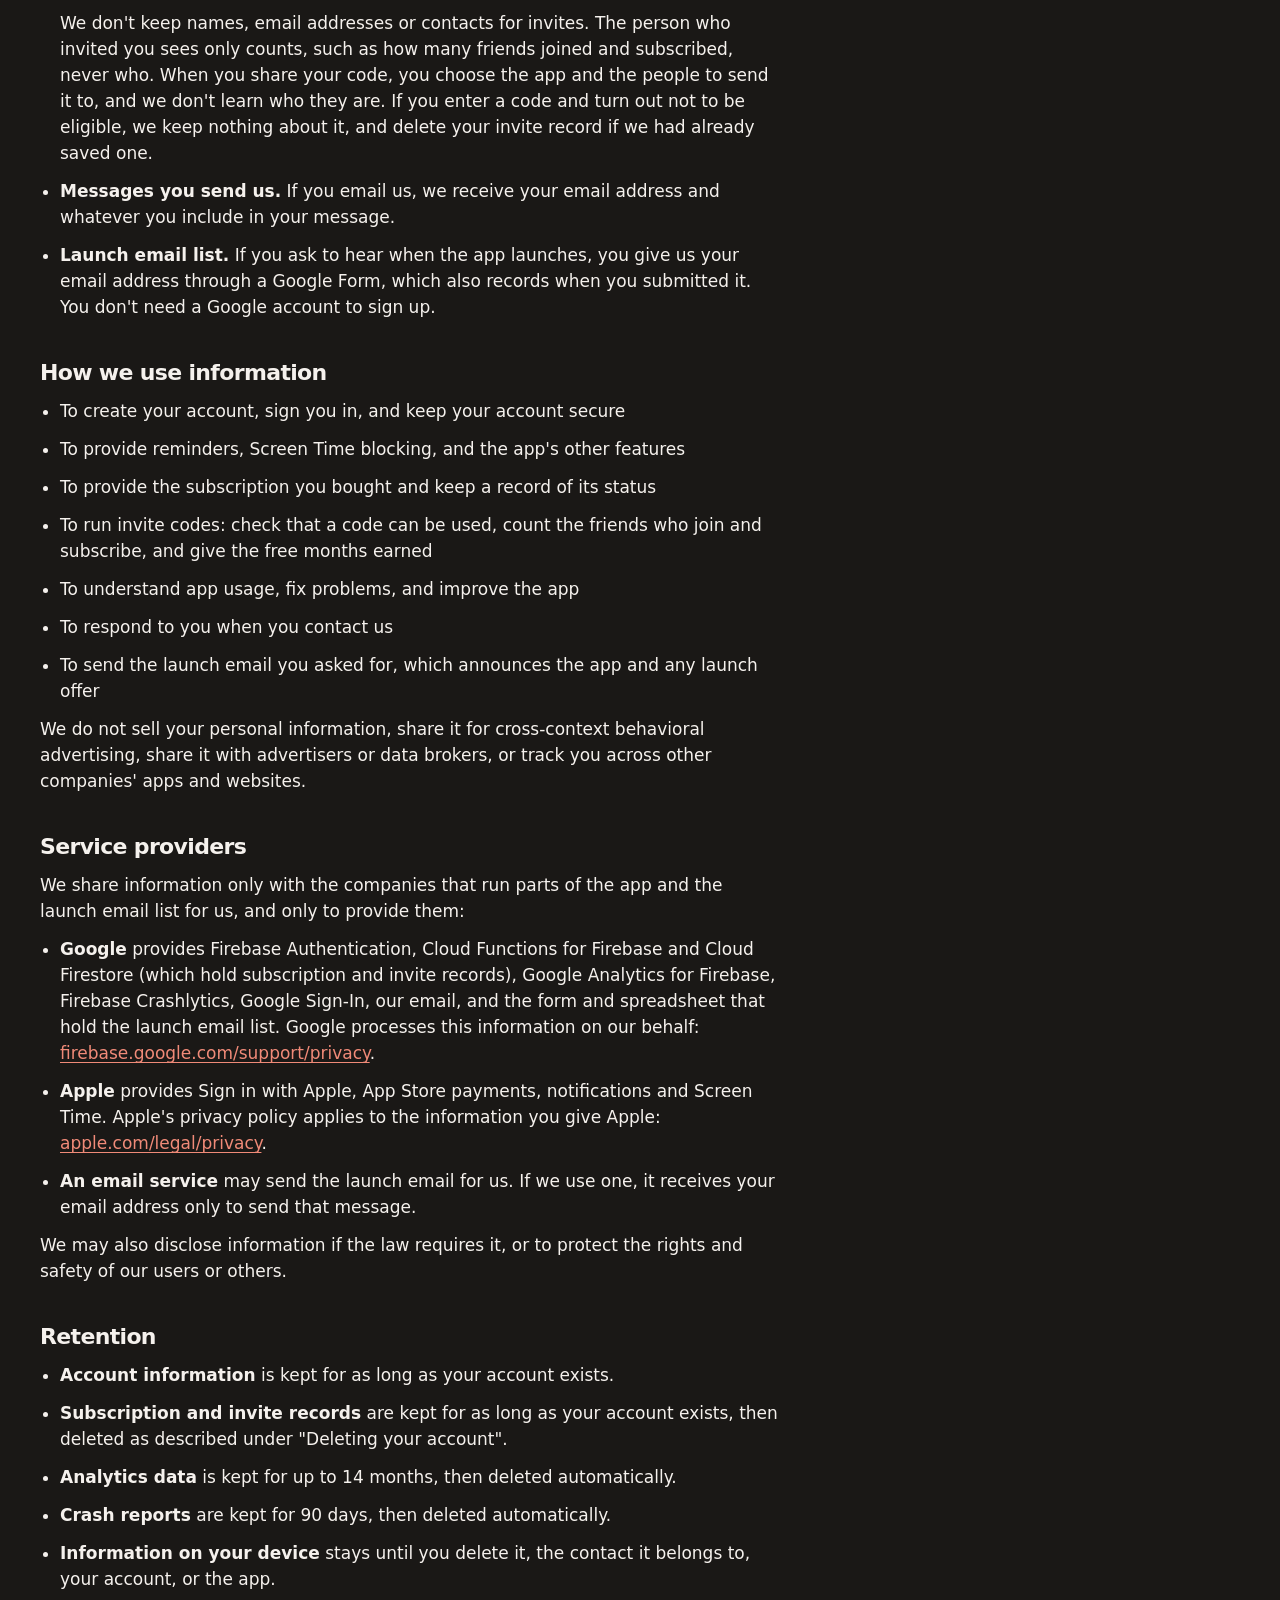
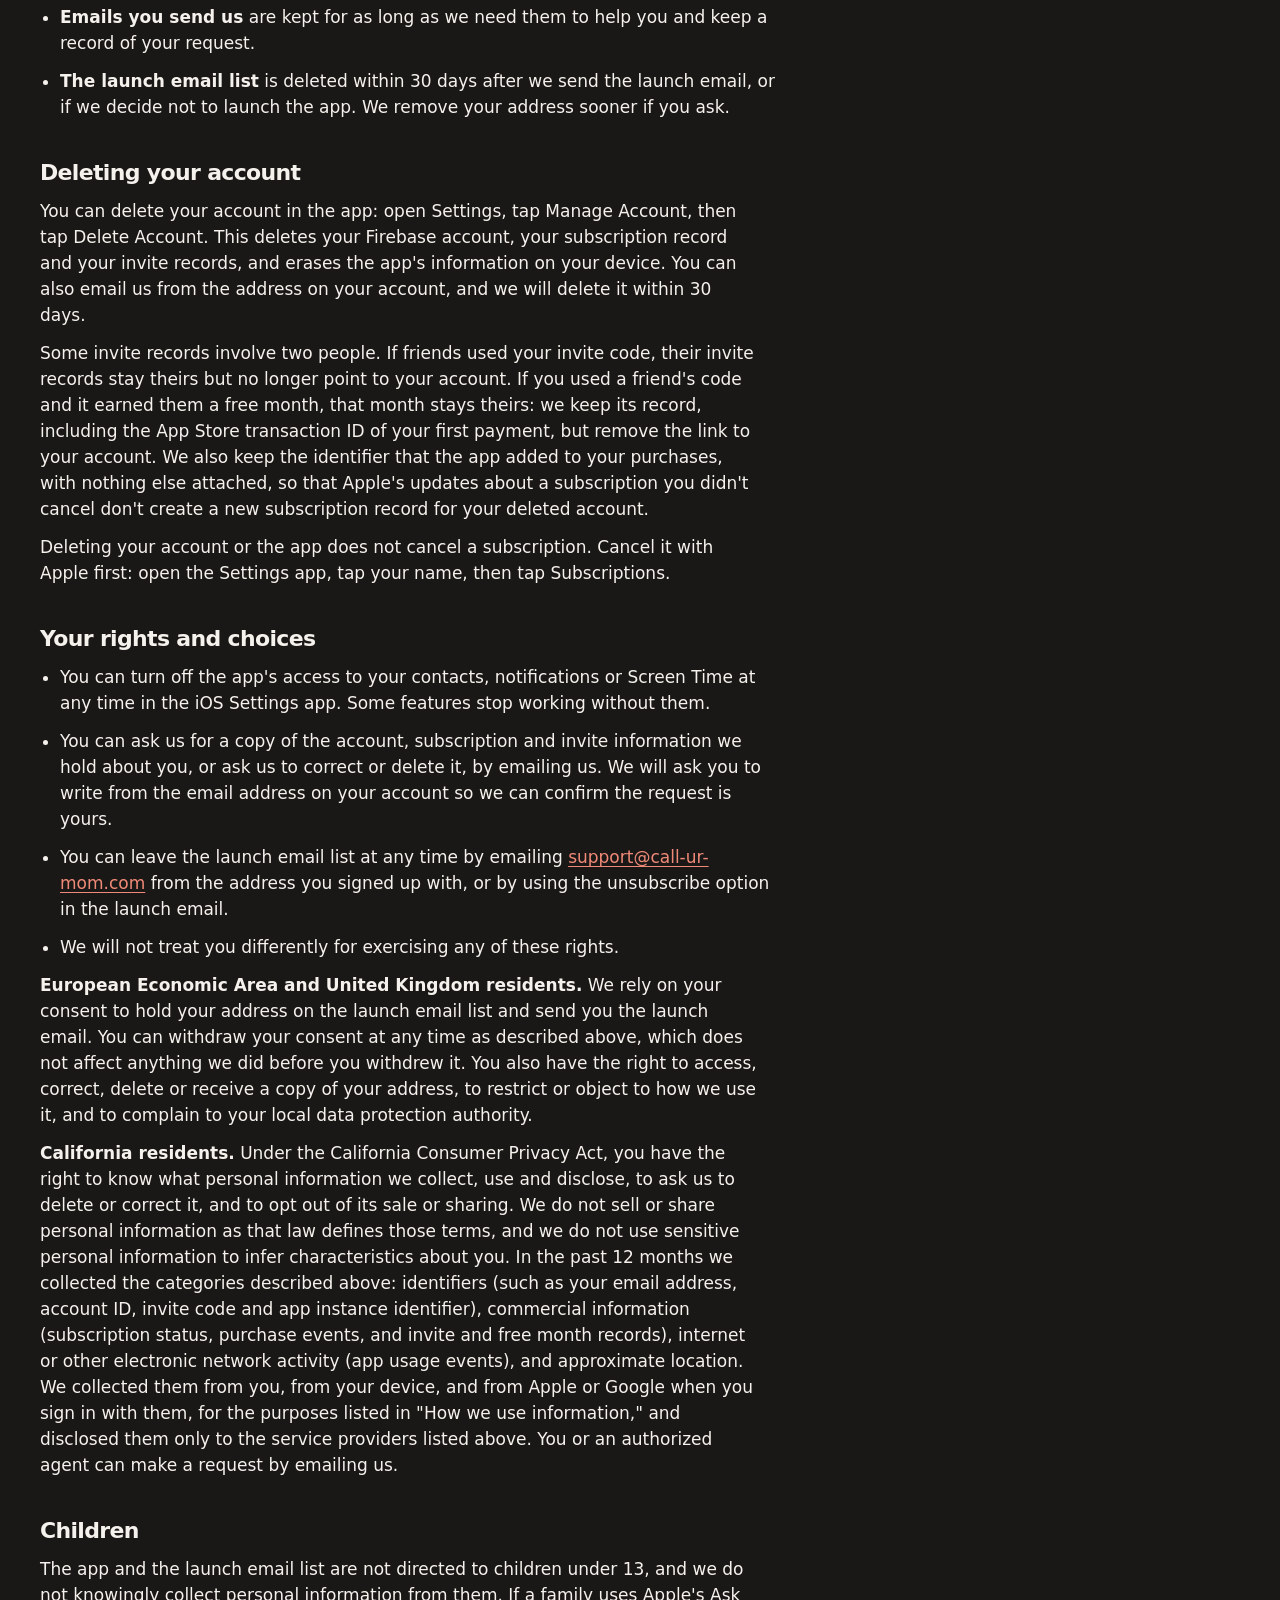
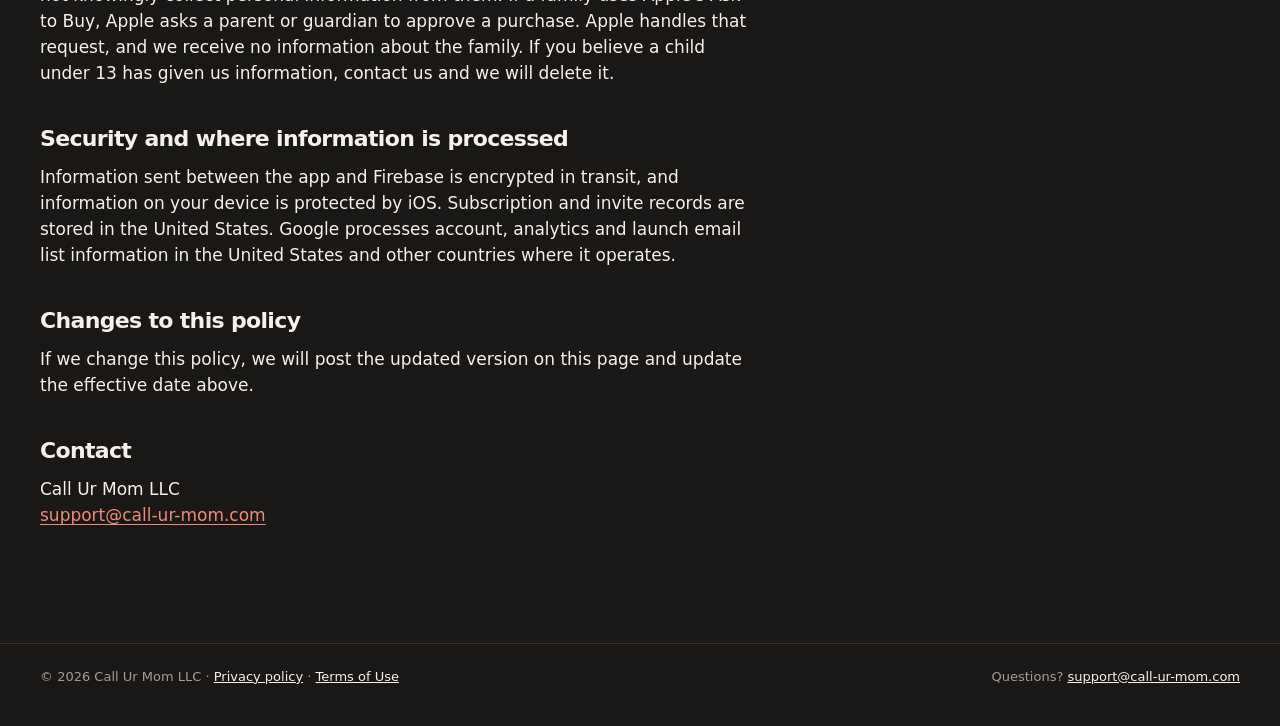
==== commit 4c486739: "MOM-266: Disclose subscription and invite records, and add invite terms Co-Authored-By: Claude Opus " ====
--- a/privacy.html
+++ b/privacy.html
@@ -20,10 +20,10 @@
   </header>
   <main class="wrap legal">
     <h1>Privacy Policy</h1>
-    <p class="meta">Effective November 6, 2026</p>
+    <p class="meta">Effective November 13, 2026</p>
 
     <p>This policy explains what information the call-ur-mom iOS app ("the app") and our launch email list collect, how it is used, and the choices you have. Both are operated by Call Ur Mom LLC ("we", "us").</p>
-    <p>The short version: the people you choose to call, your reminders, and your call history stay on your device. We use your account details to sign you in, and basic analytics and crash reports that are not tied to your account to understand how the app is used and fix problems. Apple handles all payments. If you ask to hear when the app launches, we use your email address to send you that one message, then delete it. We do not sell your information, use it for advertising, or track you across other companies' apps and websites.</p>
+    <p>The short version: the people you choose to call, your reminders, and your call history stay on your device. We use your account details to sign you in, and basic analytics and crash reports that are not tied to your account to understand how the app is used and fix problems. Apple handles all payments and tells us your subscription status, which we keep with your account. If you use invite codes, we also keep a record of your code, who invited you, and the free months you earn. If you ask to hear when the app launches, we use your email address to send you that one message, then delete it. We do not sell your information, use it for advertising, or track you across other companies' apps and websites.</p>
 
     <h2>Information that stays on your device</h2>
     <p>The following is stored only in the app's storage on your iPhone. We never receive it, and it is not sent to Firebase or any other server we use, apart from the fixed categories and counts described under App analytics.</p>
@@ -45,9 +45,16 @@
           <li><strong>Sign in with Google:</strong> your name, email address, a link to your Google profile photo, and an identifier from Google.</li>
         </ul>
       </li>
-      <li><strong>App analytics.</strong> We use Google Analytics for Firebase to understand how the app is used and to find problems. It automatically collects an app instance identifier (an ID for this install of the app, not your advertising identifier), your device model, iOS version, app version, language, approximate location (such as country or city) derived from your IP address, and usage events such as app opens, sessions, screens viewed, app updates, and in-app purchases (the product, price and currency). The app also records events about how its features are used: finishing an onboarding step; granting or declining a permission; adding a contact, including your first, and the reminder frequency chosen; completing a reminder, how it was completed (a call the app detected, a call you logged, or a visit) and the stage it had reached; skipping a reminder and the stage it had reached; a block starting, being snoozed (with the number of snoozes left) or ending (with the reason); pausing a contact's reminders (with the number of days); seeing the subscription screen (with what led to it); and starting a trial or buying a plan (with which plan). These events contain only fixed categories and counts. We do not send Google Analytics your account ID, email address, the names or phone numbers of your contacts, who you called, your notes, or which apps you limit with Screen Time, and we do not link analytics data to your account. The app does not ask for permission to track you, so iOS does not give the app or Google your device's advertising identifier.</li>
+      <li><strong>App analytics.</strong> We use Google Analytics for Firebase to understand how the app is used and to find problems. It automatically collects an app instance identifier (an ID for this install of the app, not your advertising identifier), your device model, iOS version, app version, language, approximate location (such as country or city) derived from your IP address, and usage events such as app opens, sessions, screens viewed, app updates, and in-app purchases (the product, price and currency). The app also records events about how its features are used: finishing an onboarding step; granting or declining a permission; adding a contact, including your first, and the reminder frequency chosen; completing a reminder, how it was completed (a call the app detected, a call you logged, or a visit) and the stage it had reached; skipping a reminder and the stage it had reached; a block starting, being snoozed (with the number of snoozes left) or ending (with the reason); pausing a contact's reminders (with the number of days); sharing your invite code; seeing the subscription screen (with what led to it); and starting a trial or buying a plan (with which plan). These events contain only fixed categories and counts. We do not send Google Analytics your account ID, email address, the names or phone numbers of your contacts, who you called, your notes, or which apps you limit with Screen Time, and we do not link analytics data to your account. The app does not ask for permission to track you, so iOS does not give the app or Google your device's advertising identifier.</li>
       <li><strong>Crash reports.</strong> If the app crashes, Firebase Crashlytics sends a crash report to Google the next time you open the app. A report contains what the app was doing when it crashed (a technical stack trace), your device model, iOS version, app version, device state such as free memory and storage, and an identifier Crashlytics creates for this installation of the app. We do not send it your account ID, email address, contacts, call history, notes, or Screen Time data, and we do not link crash reports to your account.</li>
-      <li><strong>Purchases.</strong> Subscriptions are sold and billed by Apple through the App Store. The app receives your subscription status from Apple on your device, such as which plan you have, whether it is active, and when it renews or expires. We never receive your payment details.</li>
+      <li><strong>Purchases.</strong> Subscriptions are sold and billed by Apple through the App Store. The app receives your subscription status from Apple on your device, such as which plan you have, whether it is active, and when it renews or expires. When you subscribe, the app adds an identifier made from your account ID to the purchase, so we can match Apple's records of it to your account. The app sends us the details of your purchase, and Apple's servers send us an update when your subscription renews, changes or ends. Both are signed by Apple. From them we keep one subscription record for your account: your plan, when it renews or expires, its status (such as active, in a billing grace period, expired or refunded), whether it was a real or test purchase, when Apple signed the details, and whether they came from the app or from Apple. We never receive your payment details.</li>
+      <li><strong>Invite codes.</strong> The app may let you share an invite code with friends, so you can each earn free months of Premium as described in our <a href="terms.html#invites">Terms of Use</a>. For this we keep:
+        <ul>
+          <li><strong>Your invite code</strong> and when it was made.</li>
+          <li><strong>If you enter a friend's code:</strong> the code, which account it belongs to, when you entered it, and where your invite stands (joined, counted once your first payment goes through, or refunded), with the date it counted. If you enter the code during a free trial, we also keep the App Store transaction ID of that trial, to check that the code isn't being used from the inviter's own Apple Account. We record when you accept your own free month.</li>
+          <li><strong>For each free month you earn:</strong> when you earned it, which friend's invite earned it, the App Store transaction ID of that friend's first payment, and when you redeemed it or when it was taken back after a refund.</li>
+        </ul>
+        We don't keep names, email addresses or contacts for invites. The person who invited you sees only counts, such as how many friends joined and subscribed, never who. When you share your code, you choose the app and the people to send it to, and we don't learn who they are. If you enter a code and turn out not to be eligible, we keep nothing about it, and delete your invite record if we had already saved one.</li>
       <li><strong>Messages you send us.</strong> If you email us, we receive your email address and whatever you include in your message.</li>
       <li><strong>Launch email list.</strong> If you ask to hear when the app launches, you give us your email address through a Google Form, which also records when you submitted it. You don't need a Google account to sign up.</li>
     </ul>
@@ -56,7 +63,8 @@
     <ul>
       <li>To create your account, sign you in, and keep your account secure</li>
       <li>To provide reminders, Screen Time blocking, and the app's other features</li>
-      <li>To provide the subscription you bought</li>
+      <li>To provide the subscription you bought and keep a record of its status</li>
+      <li>To run invite codes: check that a code can be used, count the friends who join and subscribe, and give the free months earned</li>
       <li>To understand app usage, fix problems, and improve the app</li>
       <li>To respond to you when you contact us</li>
       <li>To send the launch email you asked for, which announces the app and any launch offer</li>
@@ -66,7 +74,7 @@
     <h2>Service providers</h2>
     <p>We share information only with the companies that run parts of the app and the launch email list for us, and only to provide them:</p>
     <ul>
-      <li><strong>Google</strong> provides Firebase Authentication, Google Analytics for Firebase, Firebase Crashlytics, Google Sign-In, our email, and the form and spreadsheet that hold the launch email list. Google processes this information on our behalf: <a href="https://firebase.google.com/support/privacy">firebase.google.com/support/privacy</a>.</li>
+      <li><strong>Google</strong> provides Firebase Authentication, Cloud Functions for Firebase and Cloud Firestore (which hold subscription and invite records), Google Analytics for Firebase, Firebase Crashlytics, Google Sign-In, our email, and the form and spreadsheet that hold the launch email list. Google processes this information on our behalf: <a href="https://firebase.google.com/support/privacy">firebase.google.com/support/privacy</a>.</li>
       <li><strong>Apple</strong> provides Sign in with Apple, App Store payments, notifications and Screen Time. Apple's privacy policy applies to the information you give Apple: <a href="https://www.apple.com/legal/privacy/">apple.com/legal/privacy</a>.</li>
       <li><strong>An email service</strong> may send the launch email for us. If we use one, it receives your email address only to send that message.</li>
     </ul>
@@ -75,6 +83,7 @@
     <h2>Retention</h2>
     <ul>
       <li><strong>Account information</strong> is kept for as long as your account exists.</li>
+      <li><strong>Subscription and invite records</strong> are kept for as long as your account exists, then deleted as described under "Deleting your account".</li>
       <li><strong>Analytics data</strong> is kept for up to 14 months, then deleted automatically.</li>
       <li><strong>Crash reports</strong> are kept for 90 days, then deleted automatically.</li>
       <li><strong>Information on your device</strong> stays until you delete it, the contact it belongs to, your account, or the app.</li>
@@ -83,24 +92,25 @@
     </ul>
 
     <h2>Deleting your account</h2>
-    <p>You can delete your account in the app: open Settings, tap Manage Account, then tap Delete Account. This deletes your Firebase account and erases the app's information on your device. You can also email us from the address on your account, and we will delete it within 30 days.</p>
+    <p>You can delete your account in the app: open Settings, tap Manage Account, then tap Delete Account. This deletes your Firebase account, your subscription record and your invite records, and erases the app's information on your device. You can also email us from the address on your account, and we will delete it within 30 days.</p>
+    <p>Some invite records involve two people. If friends used your invite code, their invite records stay theirs but no longer point to your account. If you used a friend's code and it earned them a free month, that month stays theirs: we keep its record, including the App Store transaction ID of your first payment, but remove the link to your account. We also keep the identifier that the app added to your purchases, with nothing else attached, so that Apple's updates about a subscription you didn't cancel don't create a new subscription record for your deleted account.</p>
     <p>Deleting your account or the app does not cancel a subscription. Cancel it with Apple first: open the Settings app, tap your name, then tap Subscriptions.</p>
 
     <h2>Your rights and choices</h2>
     <ul>
       <li>You can turn off the app's access to your contacts, notifications or Screen Time at any time in the iOS Settings app. Some features stop working without them.</li>
-      <li>You can ask us for a copy of the account information we hold about you, or ask us to correct or delete it, by emailing us. We will ask you to write from the email address on your account so we can confirm the request is yours.</li>
+      <li>You can ask us for a copy of the account, subscription and invite information we hold about you, or ask us to correct or delete it, by emailing us. We will ask you to write from the email address on your account so we can confirm the request is yours.</li>
       <li>You can leave the launch email list at any time by emailing <a href="mailto:support@call-ur-mom.com">support@call-ur-mom.com</a> from the address you signed up with, or by using the unsubscribe option in the launch email.</li>
       <li>We will not treat you differently for exercising any of these rights.</li>
     </ul>
     <p><strong>European Economic Area and United Kingdom residents.</strong> We rely on your consent to hold your address on the launch email list and send you the launch email. You can withdraw your consent at any time as described above, which does not affect anything we did before you withdrew it. You also have the right to access, correct, delete or receive a copy of your address, to restrict or object to how we use it, and to complain to your local data protection authority.</p>
-    <p><strong>California residents.</strong> Under the California Consumer Privacy Act, you have the right to know what personal information we collect, use and disclose, to ask us to delete or correct it, and to opt out of its sale or sharing. We do not sell or share personal information as that law defines those terms, and we do not use sensitive personal information to infer characteristics about you. In the past 12 months we collected the categories described above: identifiers (such as your email address, account ID and app instance identifier), commercial information (subscription status and purchase events), internet or other electronic network activity (app usage events), and approximate location. We collected them from you, from your device, and from Apple or Google when you sign in with them, for the purposes listed in "How we use information," and disclosed them only to the service providers listed above. You or an authorized agent can make a request by emailing us.</p>
+    <p><strong>California residents.</strong> Under the California Consumer Privacy Act, you have the right to know what personal information we collect, use and disclose, to ask us to delete or correct it, and to opt out of its sale or sharing. We do not sell or share personal information as that law defines those terms, and we do not use sensitive personal information to infer characteristics about you. In the past 12 months we collected the categories described above: identifiers (such as your email address, account ID, invite code and app instance identifier), commercial information (subscription status, purchase events, and invite and free month records), internet or other electronic network activity (app usage events), and approximate location. We collected them from you, from your device, and from Apple or Google when you sign in with them, for the purposes listed in "How we use information," and disclosed them only to the service providers listed above. You or an authorized agent can make a request by emailing us.</p>
 
     <h2>Children</h2>
     <p>The app and the launch email list are not directed to children under 13, and we do not knowingly collect personal information from them. If a family uses Apple's Ask to Buy, Apple asks a parent or guardian to approve a purchase. Apple handles that request, and we receive no information about the family. If you believe a child under 13 has given us information, contact us and we will delete it.</p>
 
     <h2>Security and where information is processed</h2>
-    <p>Information sent between the app and Firebase is encrypted in transit, and information on your device is protected by iOS. Google processes account, analytics and launch email list information in the United States and other countries where it operates.</p>
+    <p>Information sent between the app and Firebase is encrypted in transit, and information on your device is protected by iOS. Subscription and invite records are stored in the United States. Google processes account, analytics and launch email list information in the United States and other countries where it operates.</p>
 
     <h2>Changes to this policy</h2>
     <p>If we change this policy, we will post the updated version on this page and update the effective date above.</p>
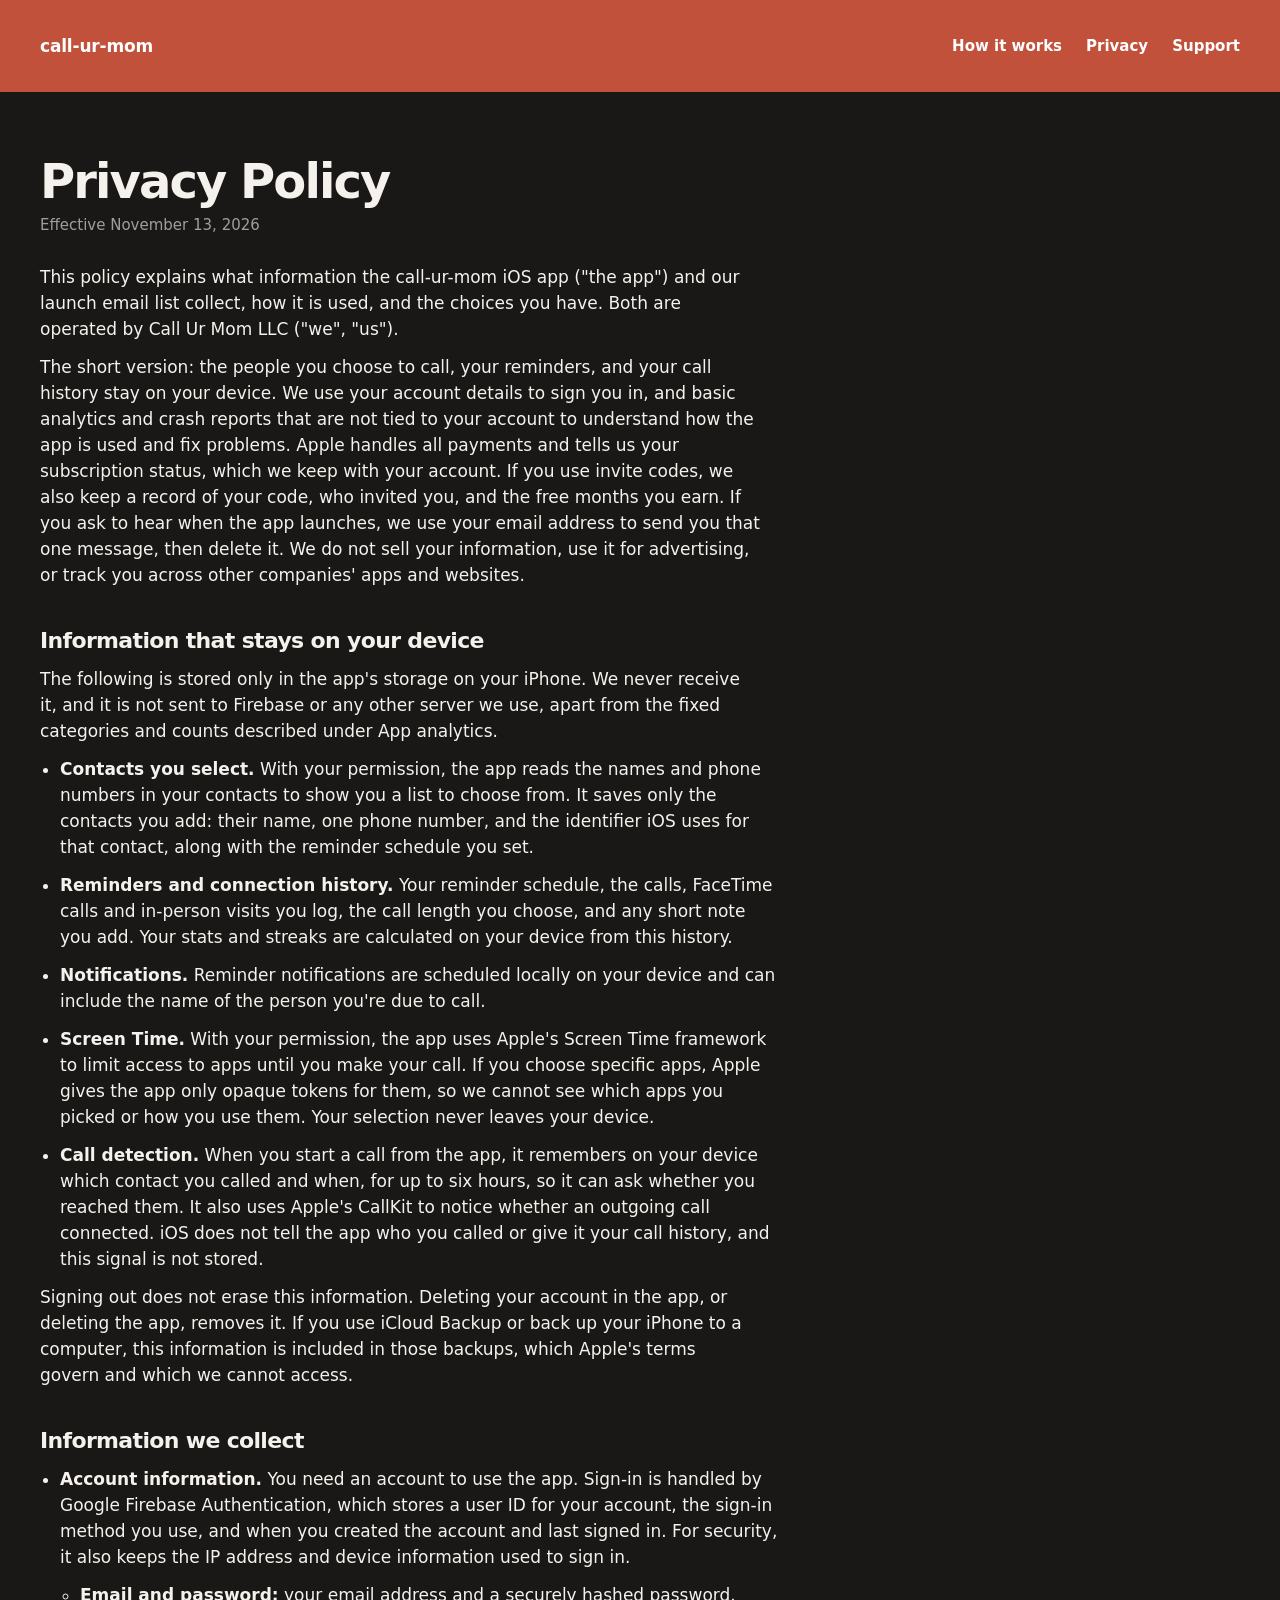
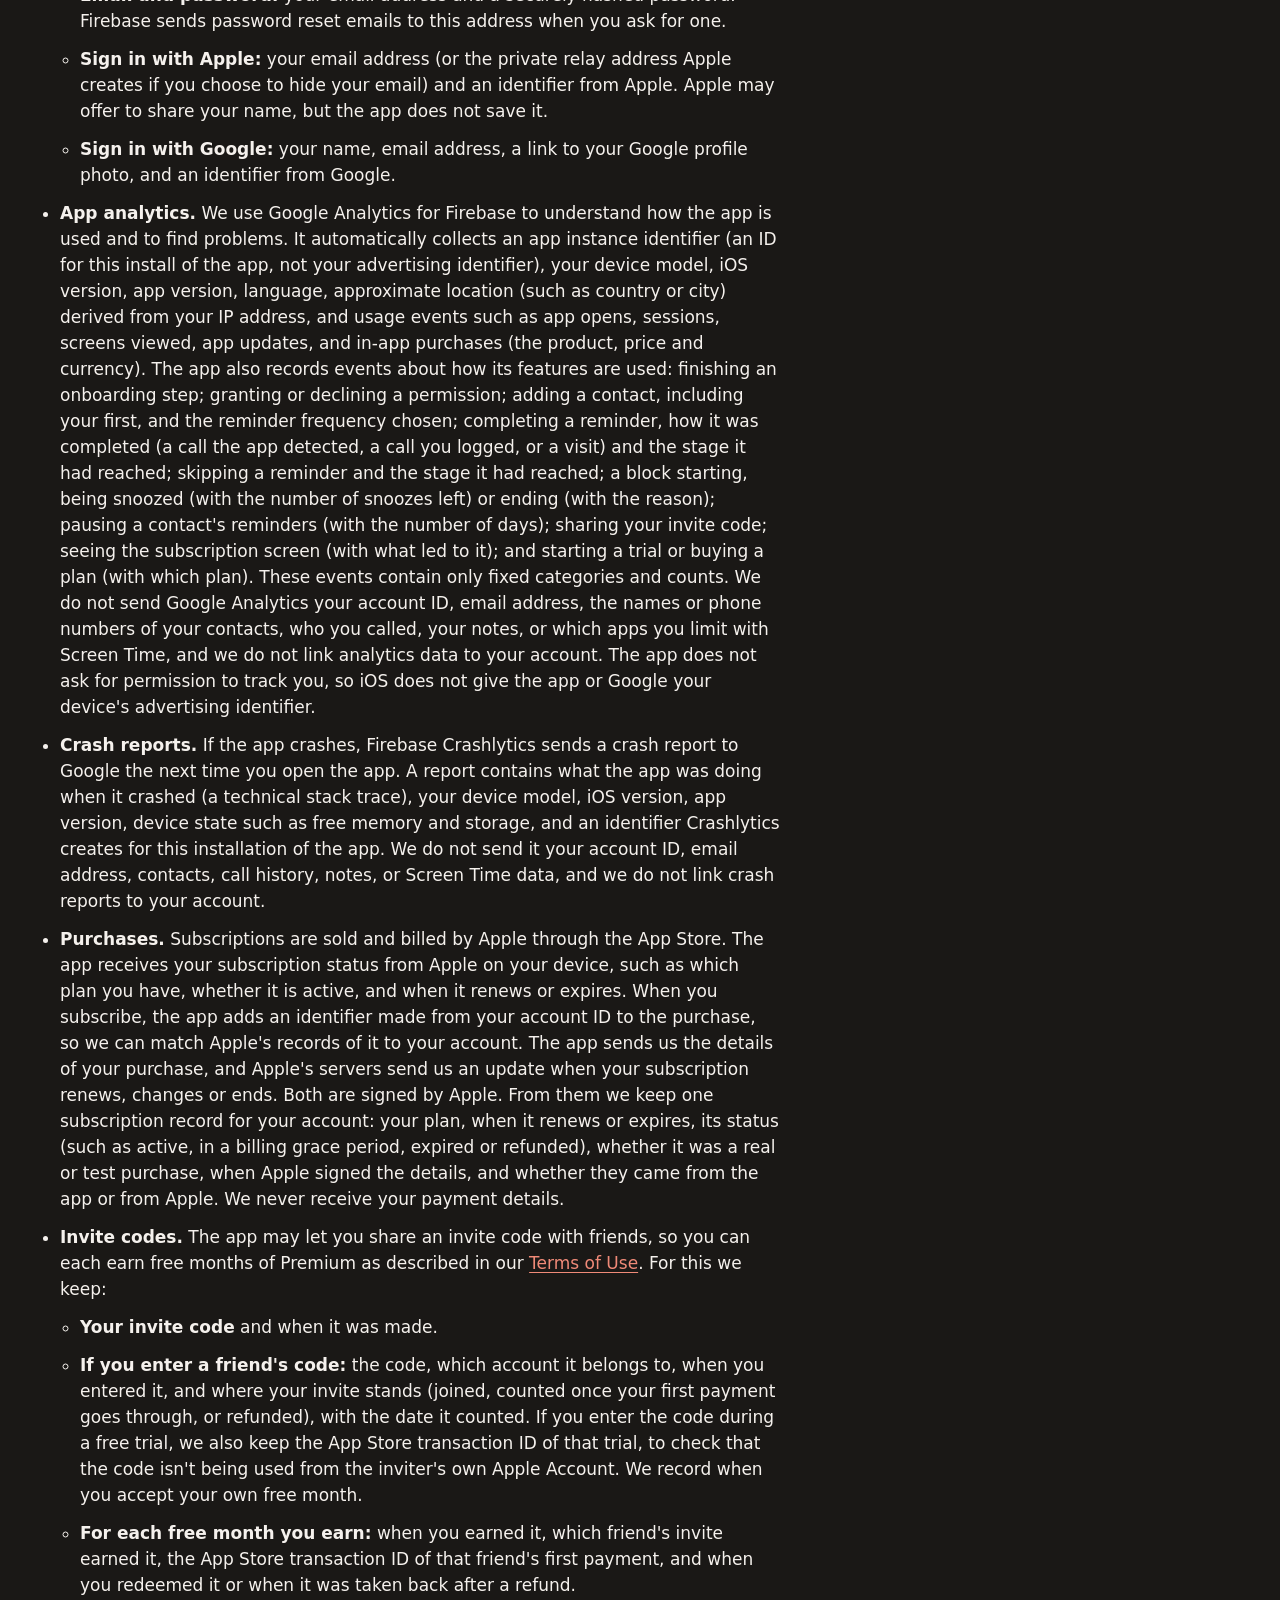
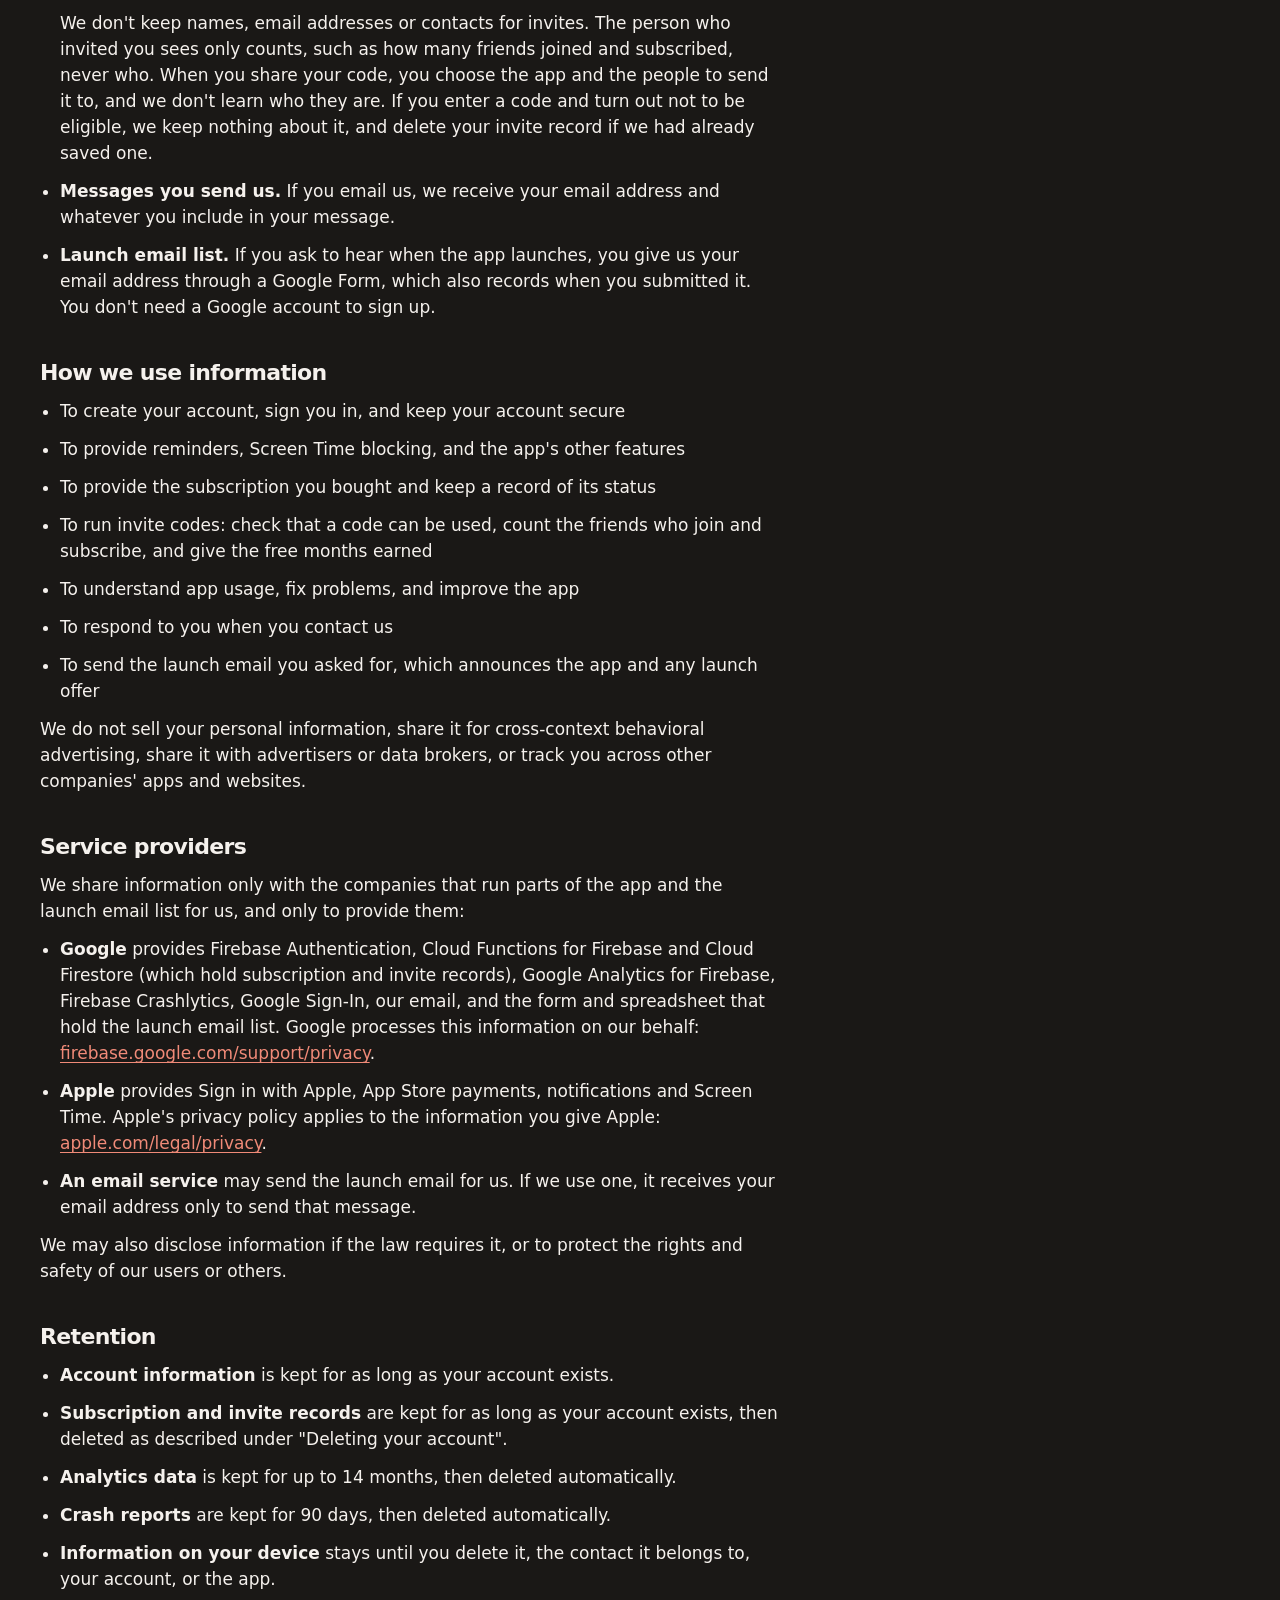
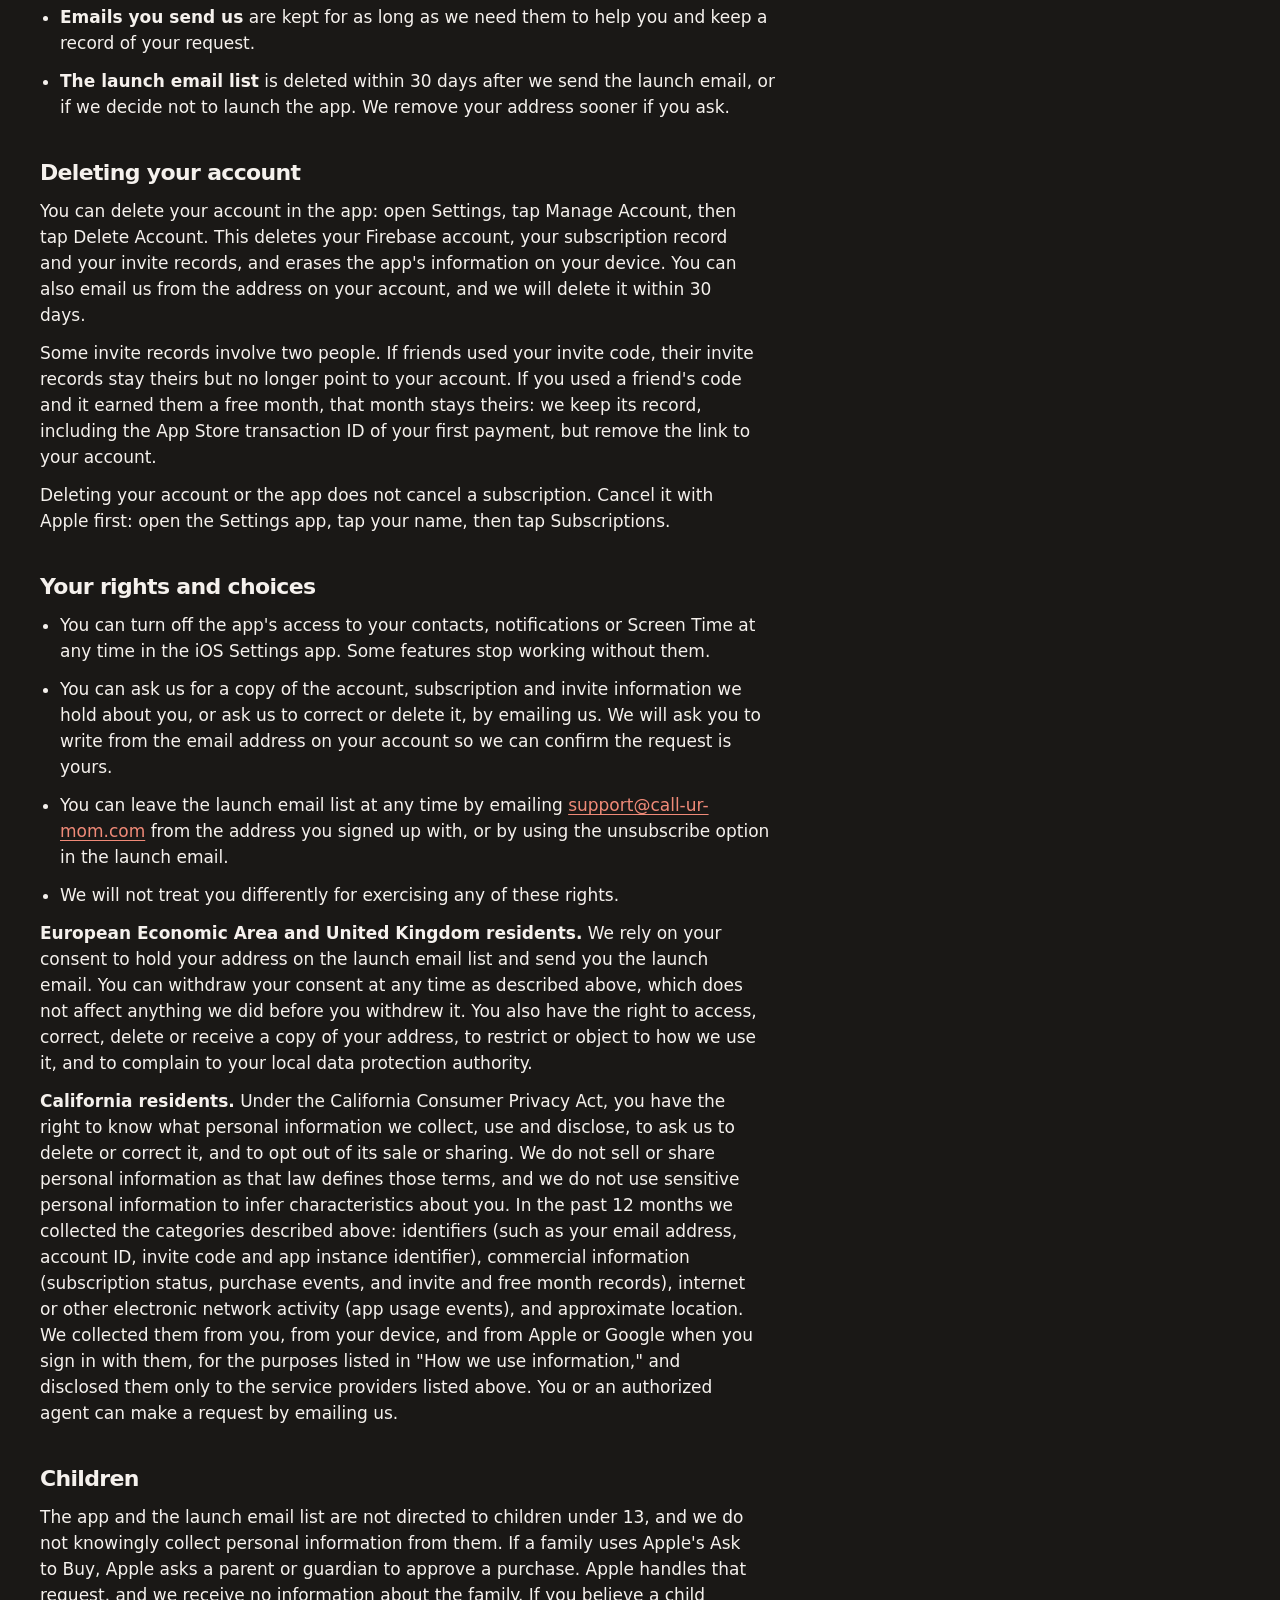
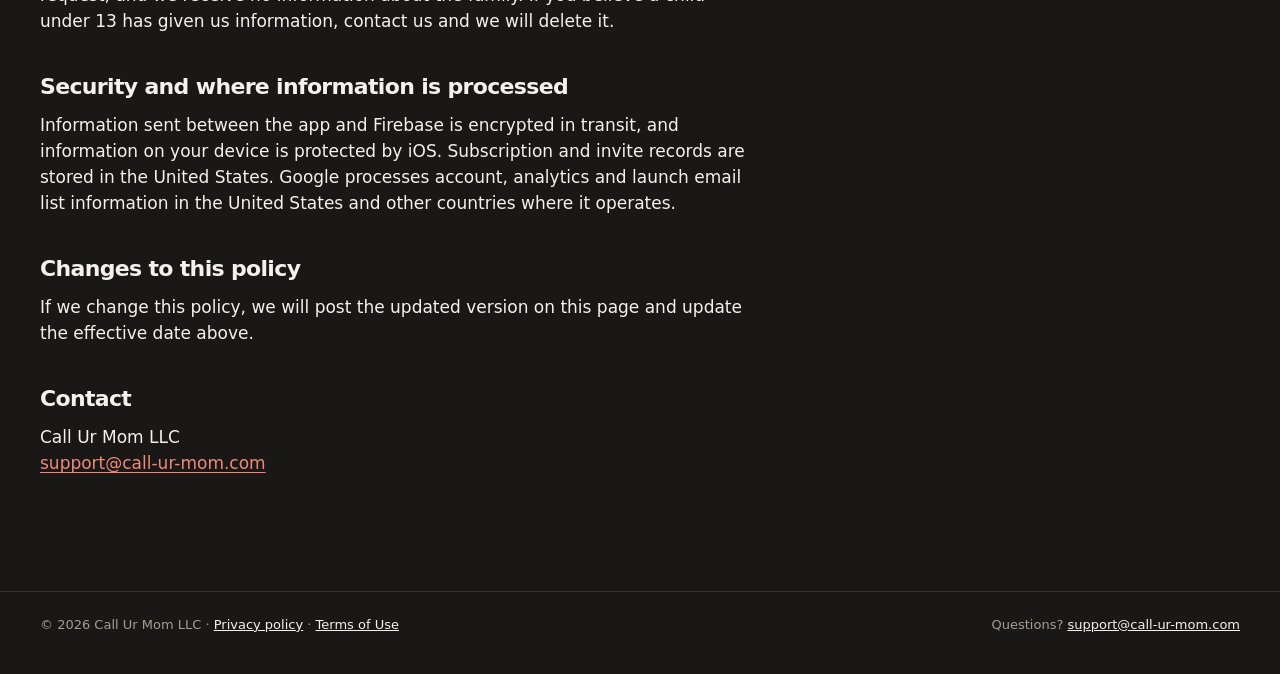
==== commit 373d9cb0: "MOM-266: Drop the deleted-account marker sentence from the privacy policy Co-Authored-By: Claude Opu" ====
--- a/privacy.html
+++ b/privacy.html
@@ -93,7 +93,7 @@
 
     <h2>Deleting your account</h2>
     <p>You can delete your account in the app: open Settings, tap Manage Account, then tap Delete Account. This deletes your Firebase account, your subscription record and your invite records, and erases the app's information on your device. You can also email us from the address on your account, and we will delete it within 30 days.</p>
-    <p>Some invite records involve two people. If friends used your invite code, their invite records stay theirs but no longer point to your account. If you used a friend's code and it earned them a free month, that month stays theirs: we keep its record, including the App Store transaction ID of your first payment, but remove the link to your account. We also keep the identifier that the app added to your purchases, with nothing else attached, so that Apple's updates about a subscription you didn't cancel don't create a new subscription record for your deleted account.</p>
+    <p>Some invite records involve two people. If friends used your invite code, their invite records stay theirs but no longer point to your account. If you used a friend's code and it earned them a free month, that month stays theirs: we keep its record, including the App Store transaction ID of your first payment, but remove the link to your account.</p>
     <p>Deleting your account or the app does not cancel a subscription. Cancel it with Apple first: open the Settings app, tap your name, then tap Subscriptions.</p>
 
     <h2>Your rights and choices</h2>
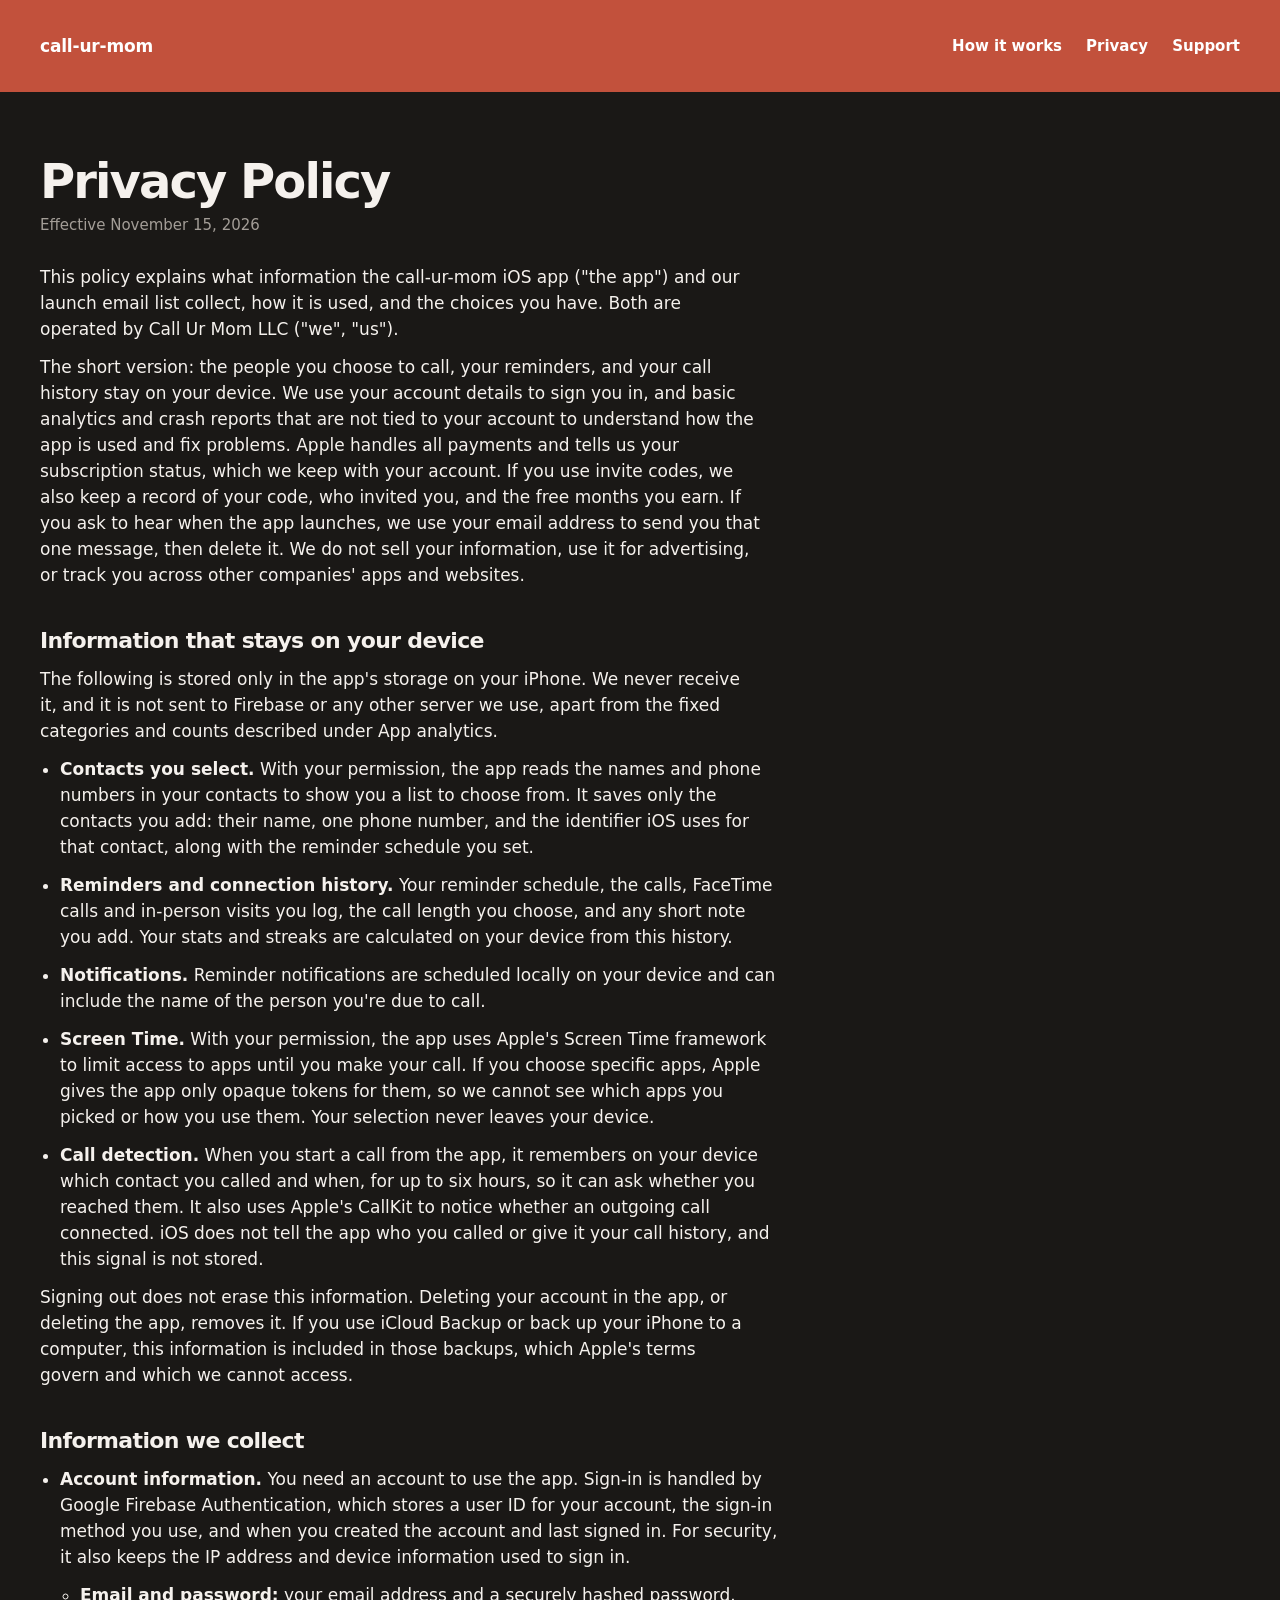
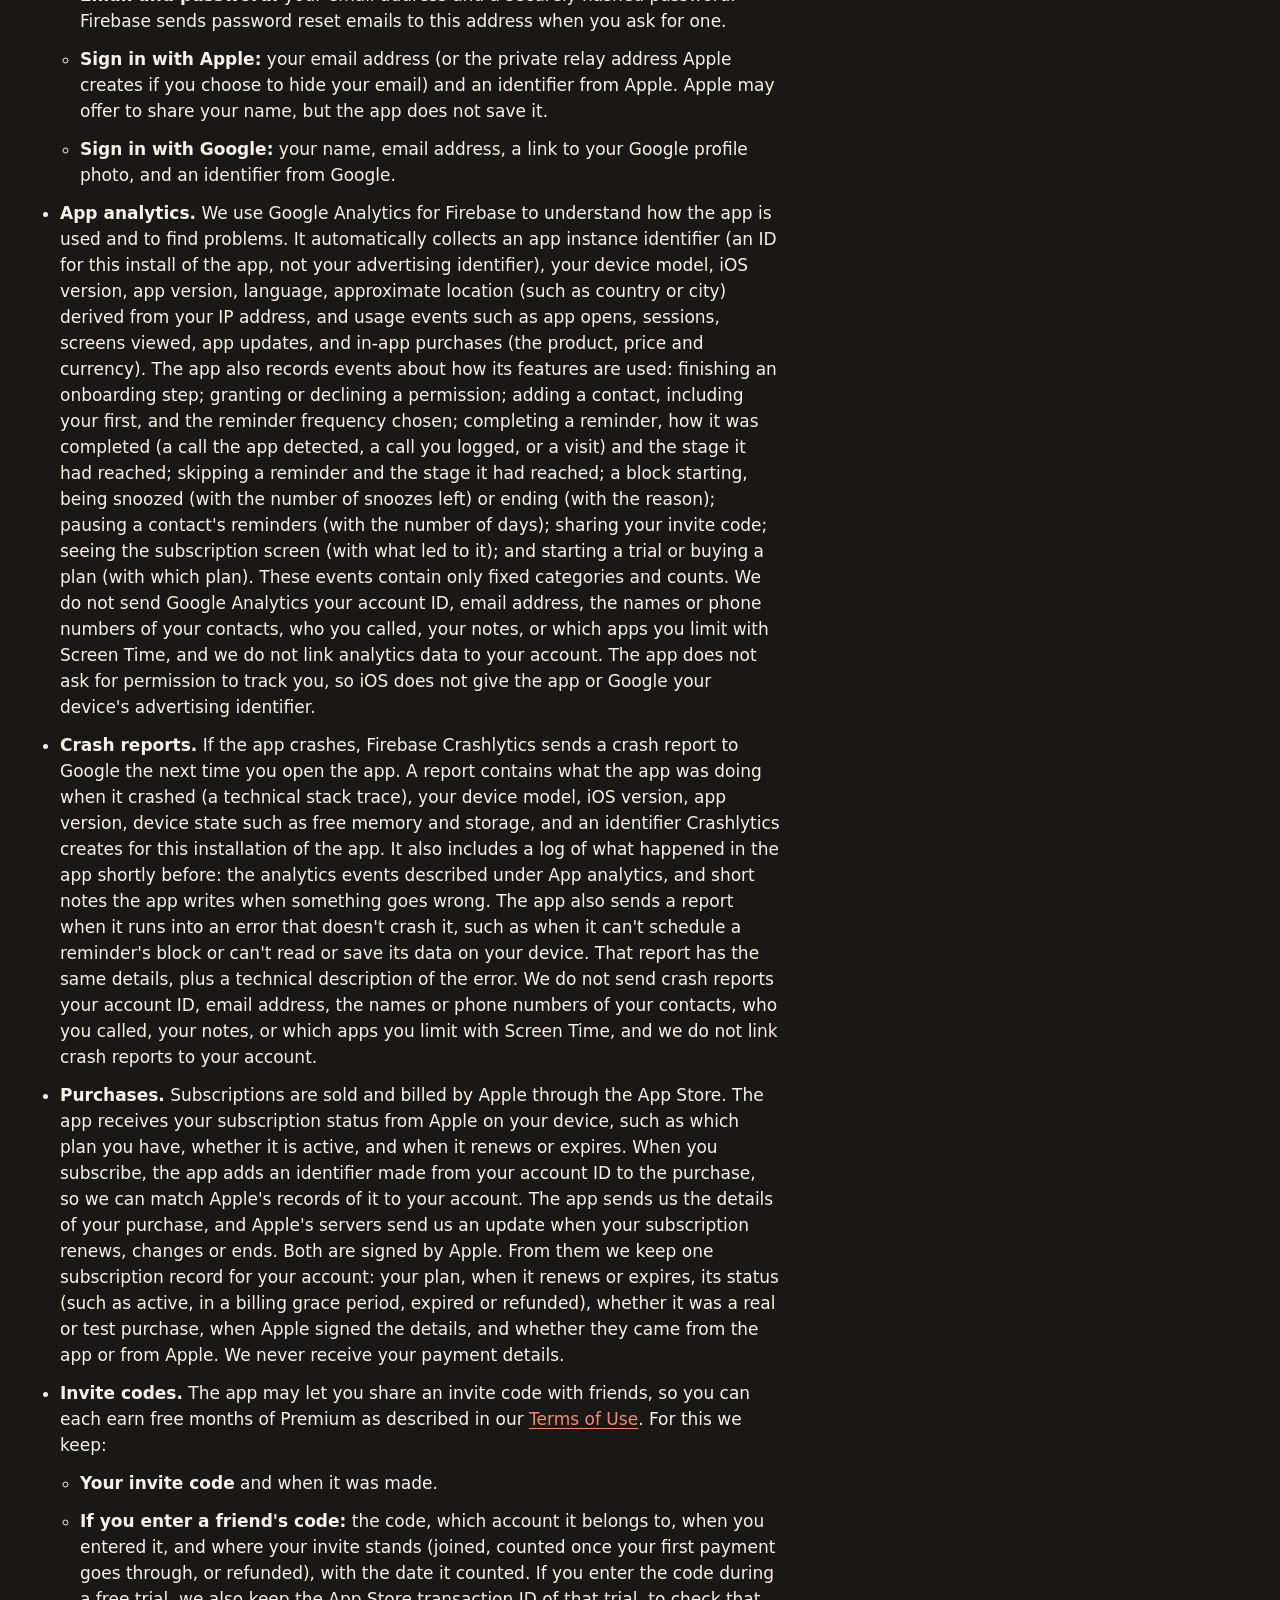
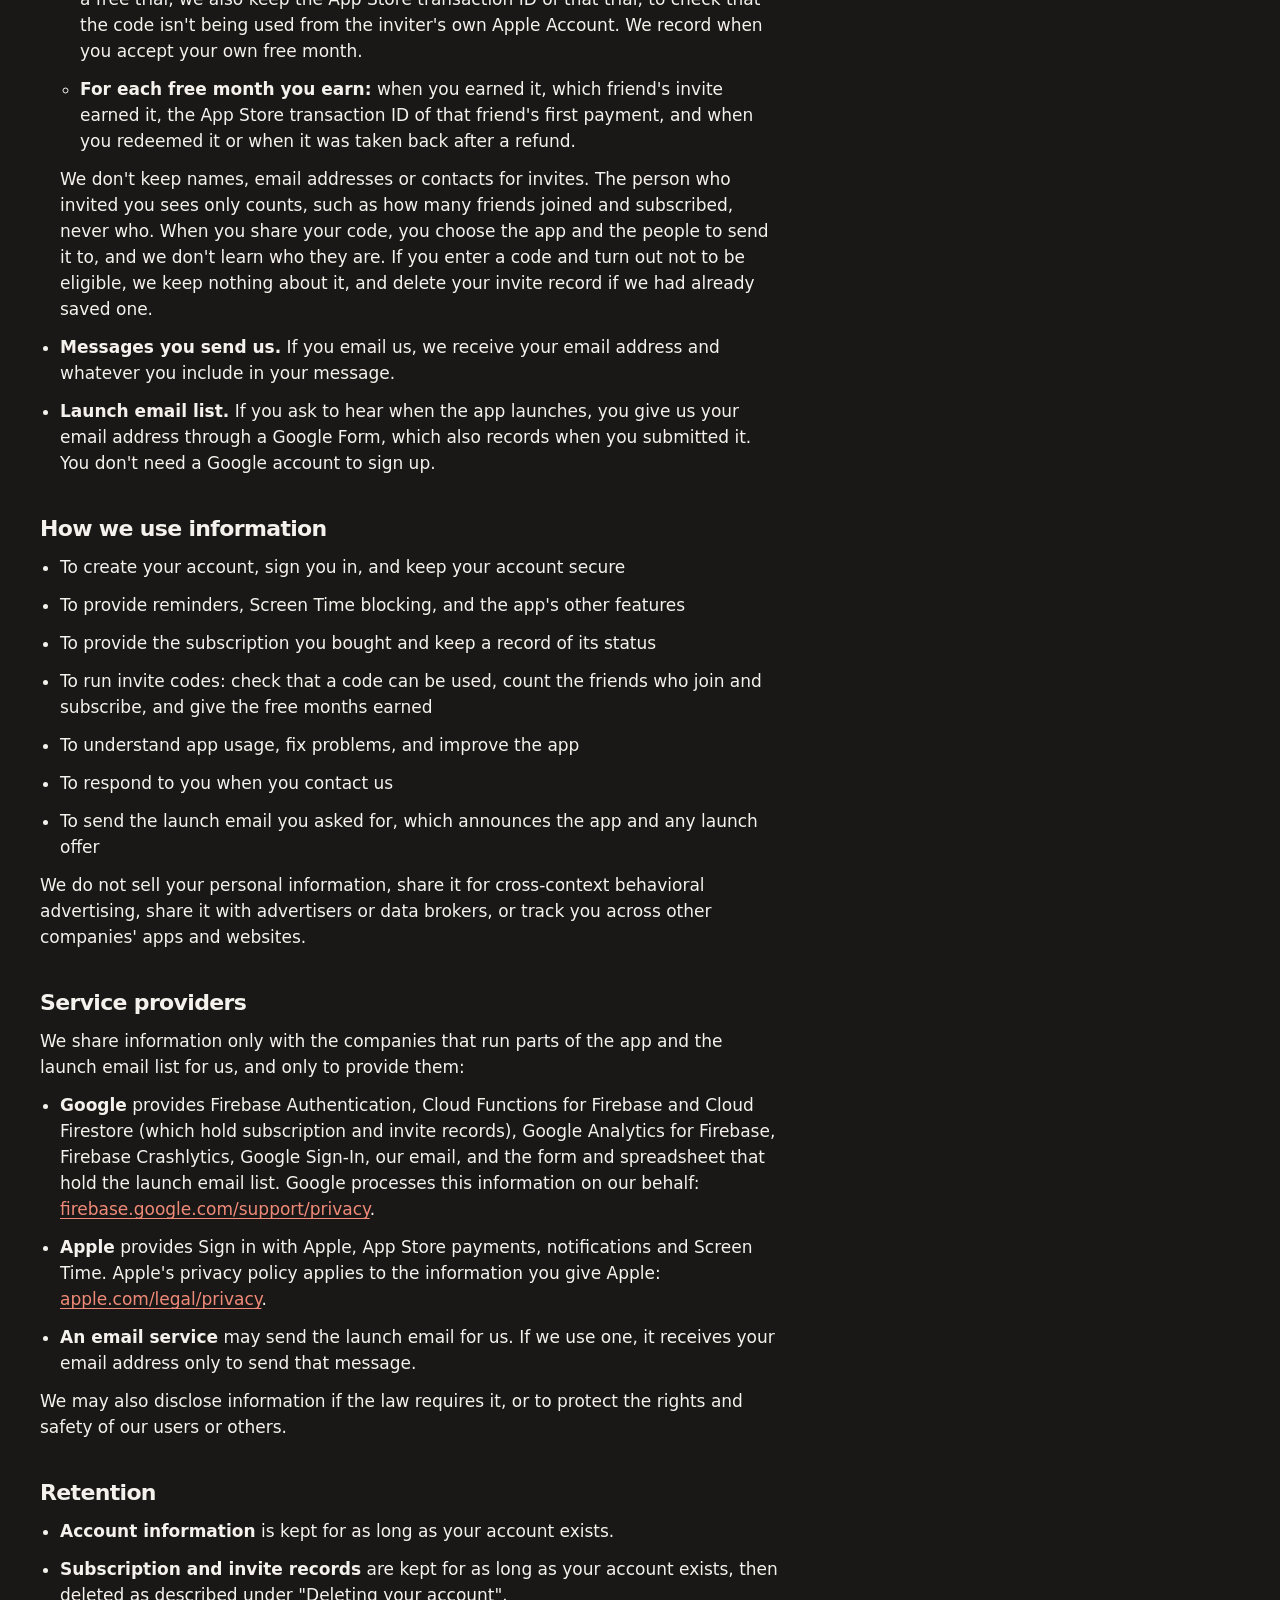
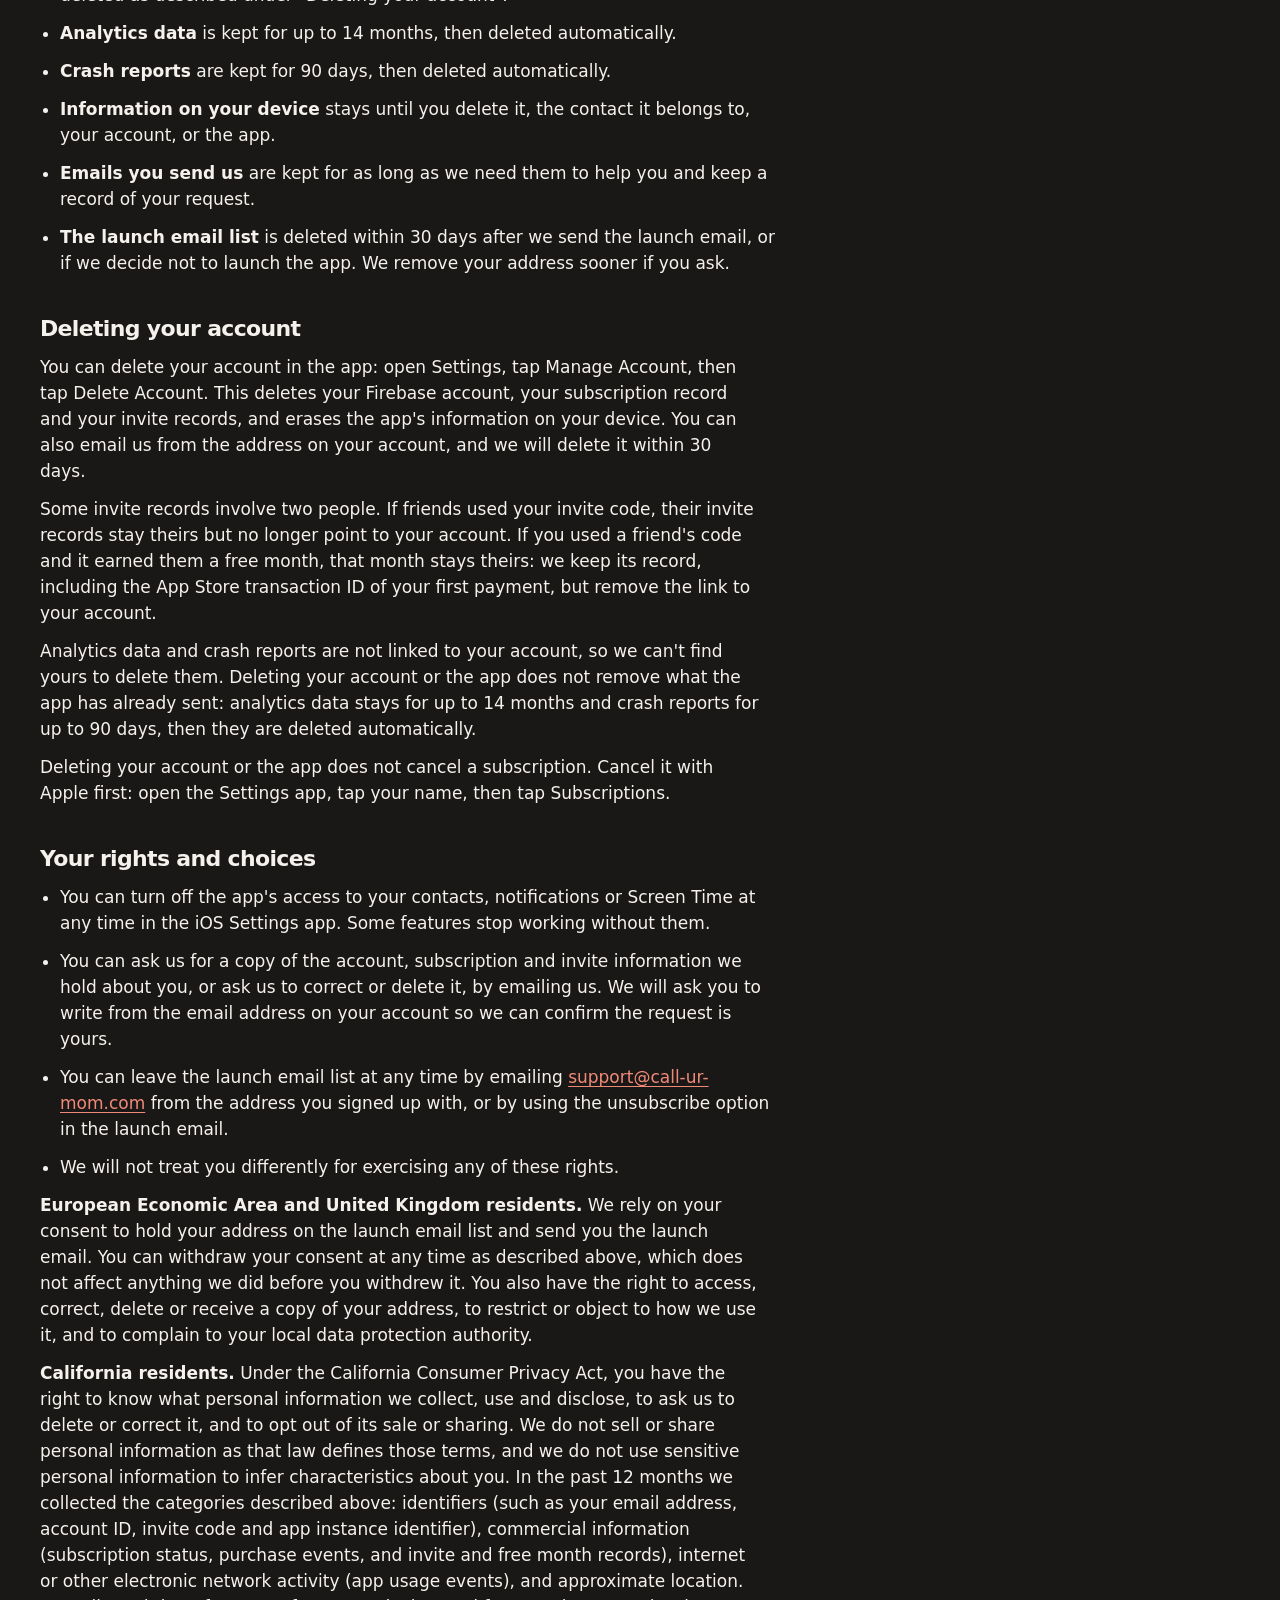
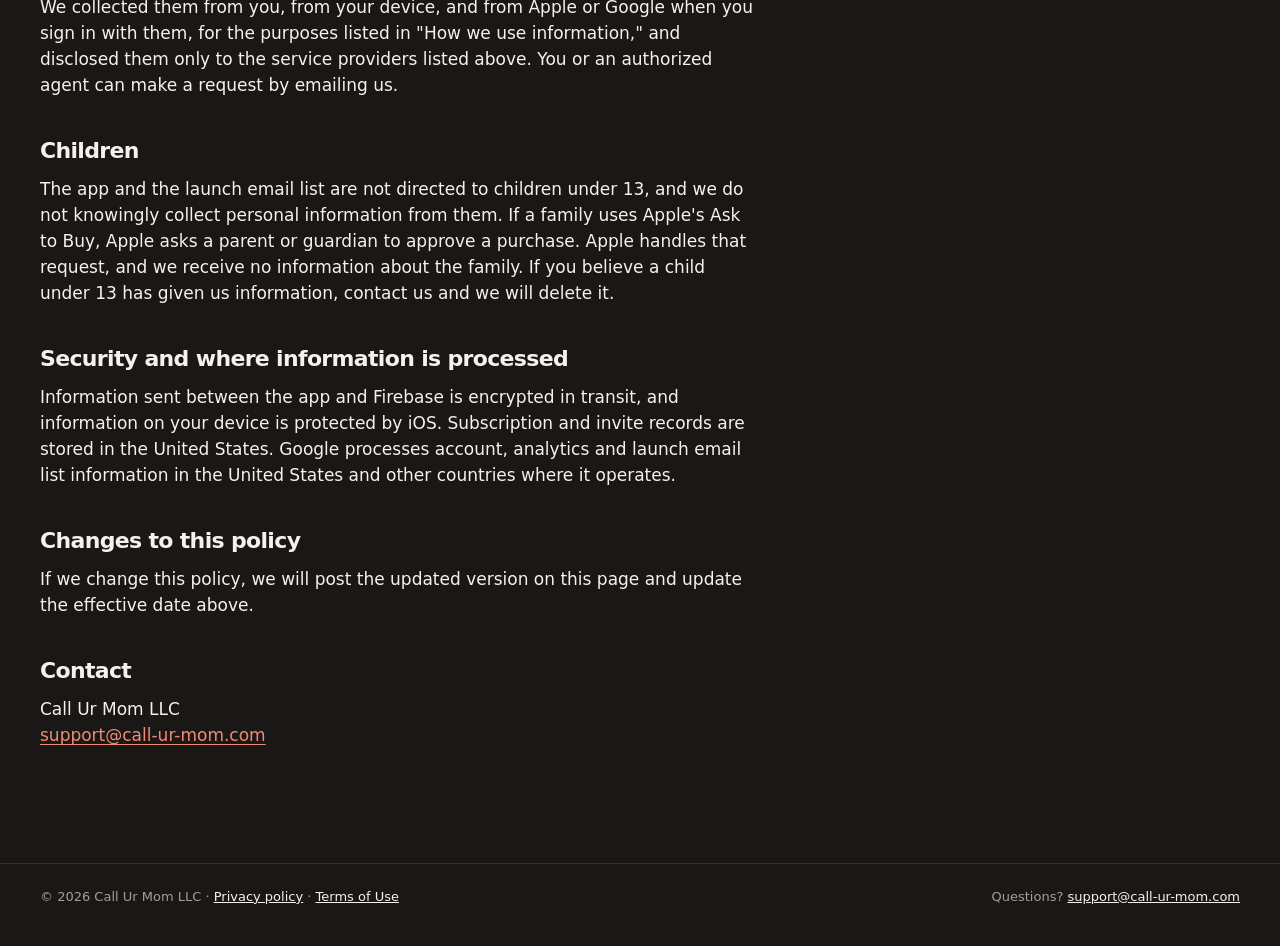
==== commit e0776f89: "MOM-166: Disclose crash breadcrumbs and non-fatal errors, and what deletion can't remove Co-Authored" ====
--- a/privacy.html
+++ b/privacy.html
@@ -20,7 +20,7 @@
   </header>
   <main class="wrap legal">
     <h1>Privacy Policy</h1>
-    <p class="meta">Effective November 13, 2026</p>
+    <p class="meta">Effective November 15, 2026</p>
 
     <p>This policy explains what information the call-ur-mom iOS app ("the app") and our launch email list collect, how it is used, and the choices you have. Both are operated by Call Ur Mom LLC ("we", "us").</p>
     <p>The short version: the people you choose to call, your reminders, and your call history stay on your device. We use your account details to sign you in, and basic analytics and crash reports that are not tied to your account to understand how the app is used and fix problems. Apple handles all payments and tells us your subscription status, which we keep with your account. If you use invite codes, we also keep a record of your code, who invited you, and the free months you earn. If you ask to hear when the app launches, we use your email address to send you that one message, then delete it. We do not sell your information, use it for advertising, or track you across other companies' apps and websites.</p>
@@ -46,7 +46,7 @@
         </ul>
       </li>
       <li><strong>App analytics.</strong> We use Google Analytics for Firebase to understand how the app is used and to find problems. It automatically collects an app instance identifier (an ID for this install of the app, not your advertising identifier), your device model, iOS version, app version, language, approximate location (such as country or city) derived from your IP address, and usage events such as app opens, sessions, screens viewed, app updates, and in-app purchases (the product, price and currency). The app also records events about how its features are used: finishing an onboarding step; granting or declining a permission; adding a contact, including your first, and the reminder frequency chosen; completing a reminder, how it was completed (a call the app detected, a call you logged, or a visit) and the stage it had reached; skipping a reminder and the stage it had reached; a block starting, being snoozed (with the number of snoozes left) or ending (with the reason); pausing a contact's reminders (with the number of days); sharing your invite code; seeing the subscription screen (with what led to it); and starting a trial or buying a plan (with which plan). These events contain only fixed categories and counts. We do not send Google Analytics your account ID, email address, the names or phone numbers of your contacts, who you called, your notes, or which apps you limit with Screen Time, and we do not link analytics data to your account. The app does not ask for permission to track you, so iOS does not give the app or Google your device's advertising identifier.</li>
-      <li><strong>Crash reports.</strong> If the app crashes, Firebase Crashlytics sends a crash report to Google the next time you open the app. A report contains what the app was doing when it crashed (a technical stack trace), your device model, iOS version, app version, device state such as free memory and storage, and an identifier Crashlytics creates for this installation of the app. We do not send it your account ID, email address, contacts, call history, notes, or Screen Time data, and we do not link crash reports to your account.</li>
+      <li><strong>Crash reports.</strong> If the app crashes, Firebase Crashlytics sends a crash report to Google the next time you open the app. A report contains what the app was doing when it crashed (a technical stack trace), your device model, iOS version, app version, device state such as free memory and storage, and an identifier Crashlytics creates for this installation of the app. It also includes a log of what happened in the app shortly before: the analytics events described under App analytics, and short notes the app writes when something goes wrong. The app also sends a report when it runs into an error that doesn't crash it, such as when it can't schedule a reminder's block or can't read or save its data on your device. That report has the same details, plus a technical description of the error. We do not send crash reports your account ID, email address, the names or phone numbers of your contacts, who you called, your notes, or which apps you limit with Screen Time, and we do not link crash reports to your account.</li>
       <li><strong>Purchases.</strong> Subscriptions are sold and billed by Apple through the App Store. The app receives your subscription status from Apple on your device, such as which plan you have, whether it is active, and when it renews or expires. When you subscribe, the app adds an identifier made from your account ID to the purchase, so we can match Apple's records of it to your account. The app sends us the details of your purchase, and Apple's servers send us an update when your subscription renews, changes or ends. Both are signed by Apple. From them we keep one subscription record for your account: your plan, when it renews or expires, its status (such as active, in a billing grace period, expired or refunded), whether it was a real or test purchase, when Apple signed the details, and whether they came from the app or from Apple. We never receive your payment details.</li>
       <li><strong>Invite codes.</strong> The app may let you share an invite code with friends, so you can each earn free months of Premium as described in our <a href="terms.html#invites">Terms of Use</a>. For this we keep:
         <ul>
@@ -94,6 +94,7 @@
     <h2>Deleting your account</h2>
     <p>You can delete your account in the app: open Settings, tap Manage Account, then tap Delete Account. This deletes your Firebase account, your subscription record and your invite records, and erases the app's information on your device. You can also email us from the address on your account, and we will delete it within 30 days.</p>
     <p>Some invite records involve two people. If friends used your invite code, their invite records stay theirs but no longer point to your account. If you used a friend's code and it earned them a free month, that month stays theirs: we keep its record, including the App Store transaction ID of your first payment, but remove the link to your account.</p>
+    <p>Analytics data and crash reports are not linked to your account, so we can't find yours to delete them. Deleting your account or the app does not remove what the app has already sent: analytics data stays for up to 14 months and crash reports for up to 90 days, then they are deleted automatically.</p>
     <p>Deleting your account or the app does not cancel a subscription. Cancel it with Apple first: open the Settings app, tap your name, then tap Subscriptions.</p>
 
     <h2>Your rights and choices</h2>
